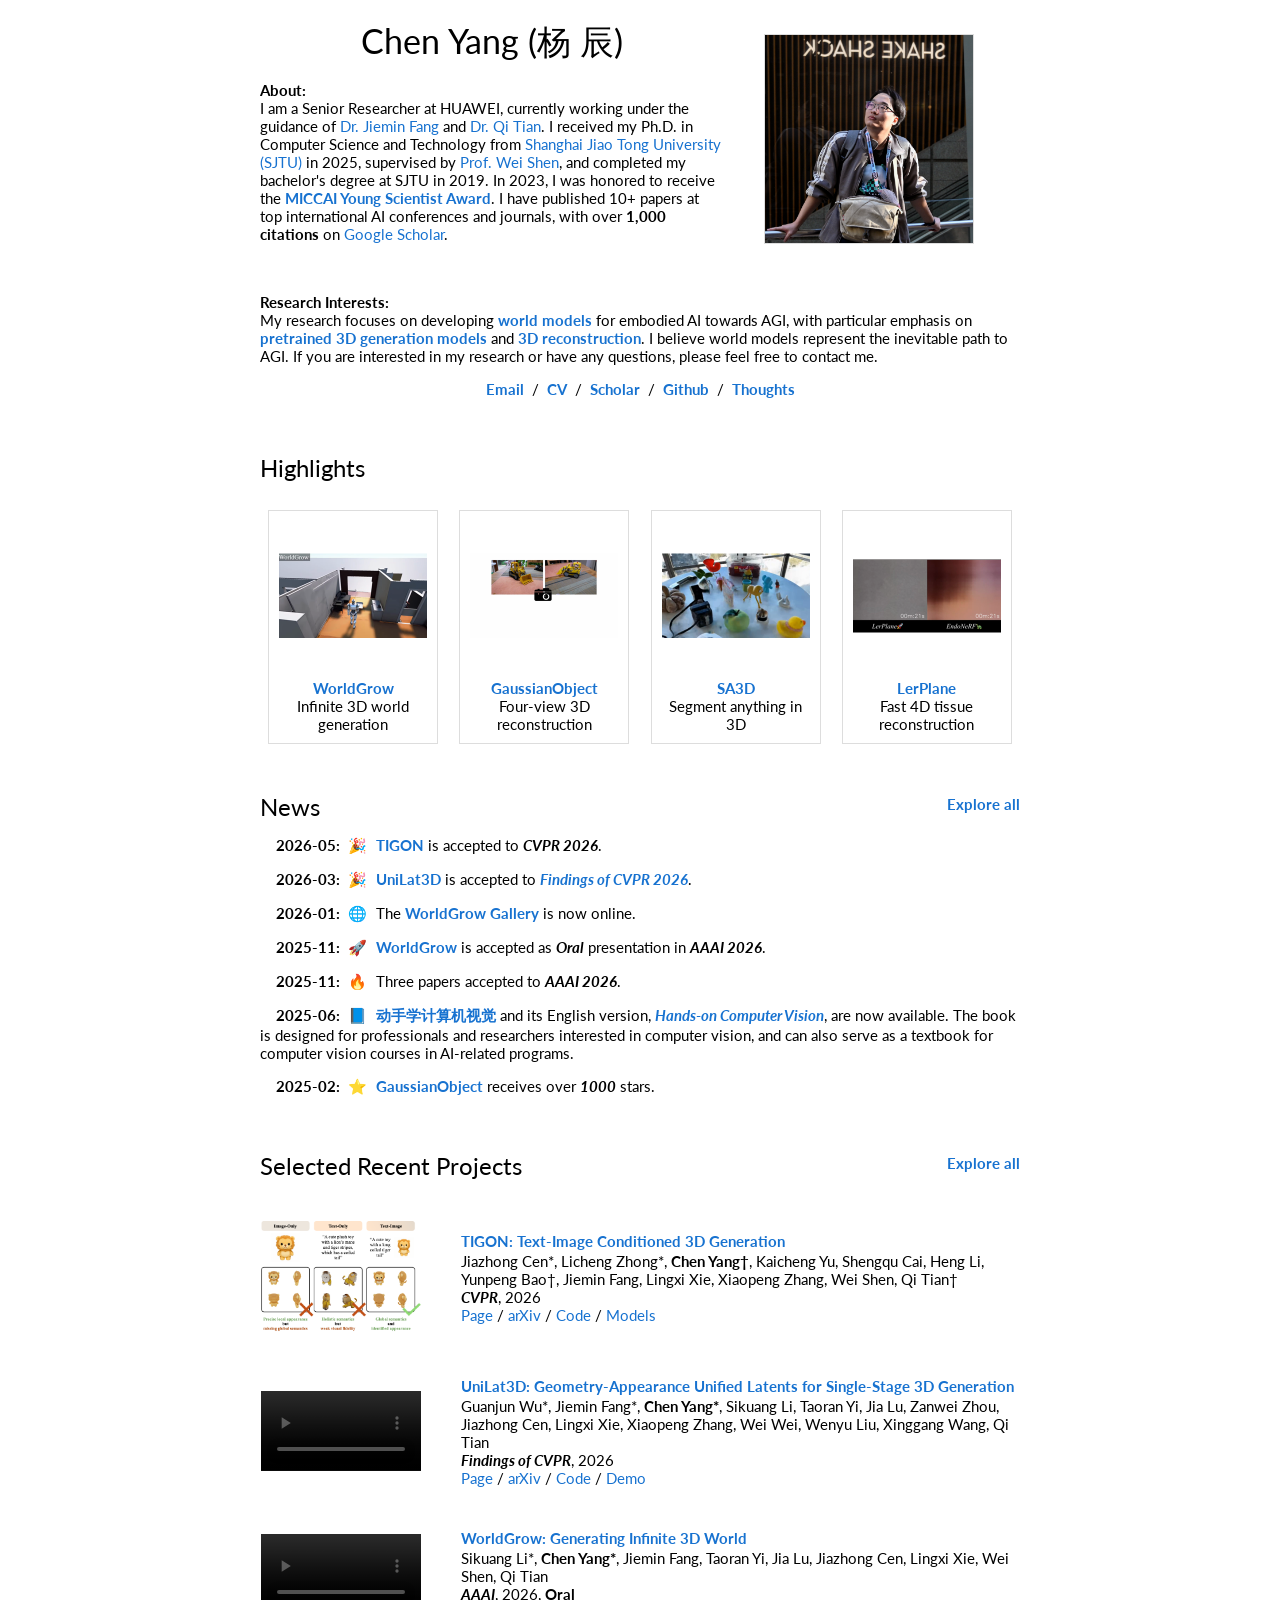
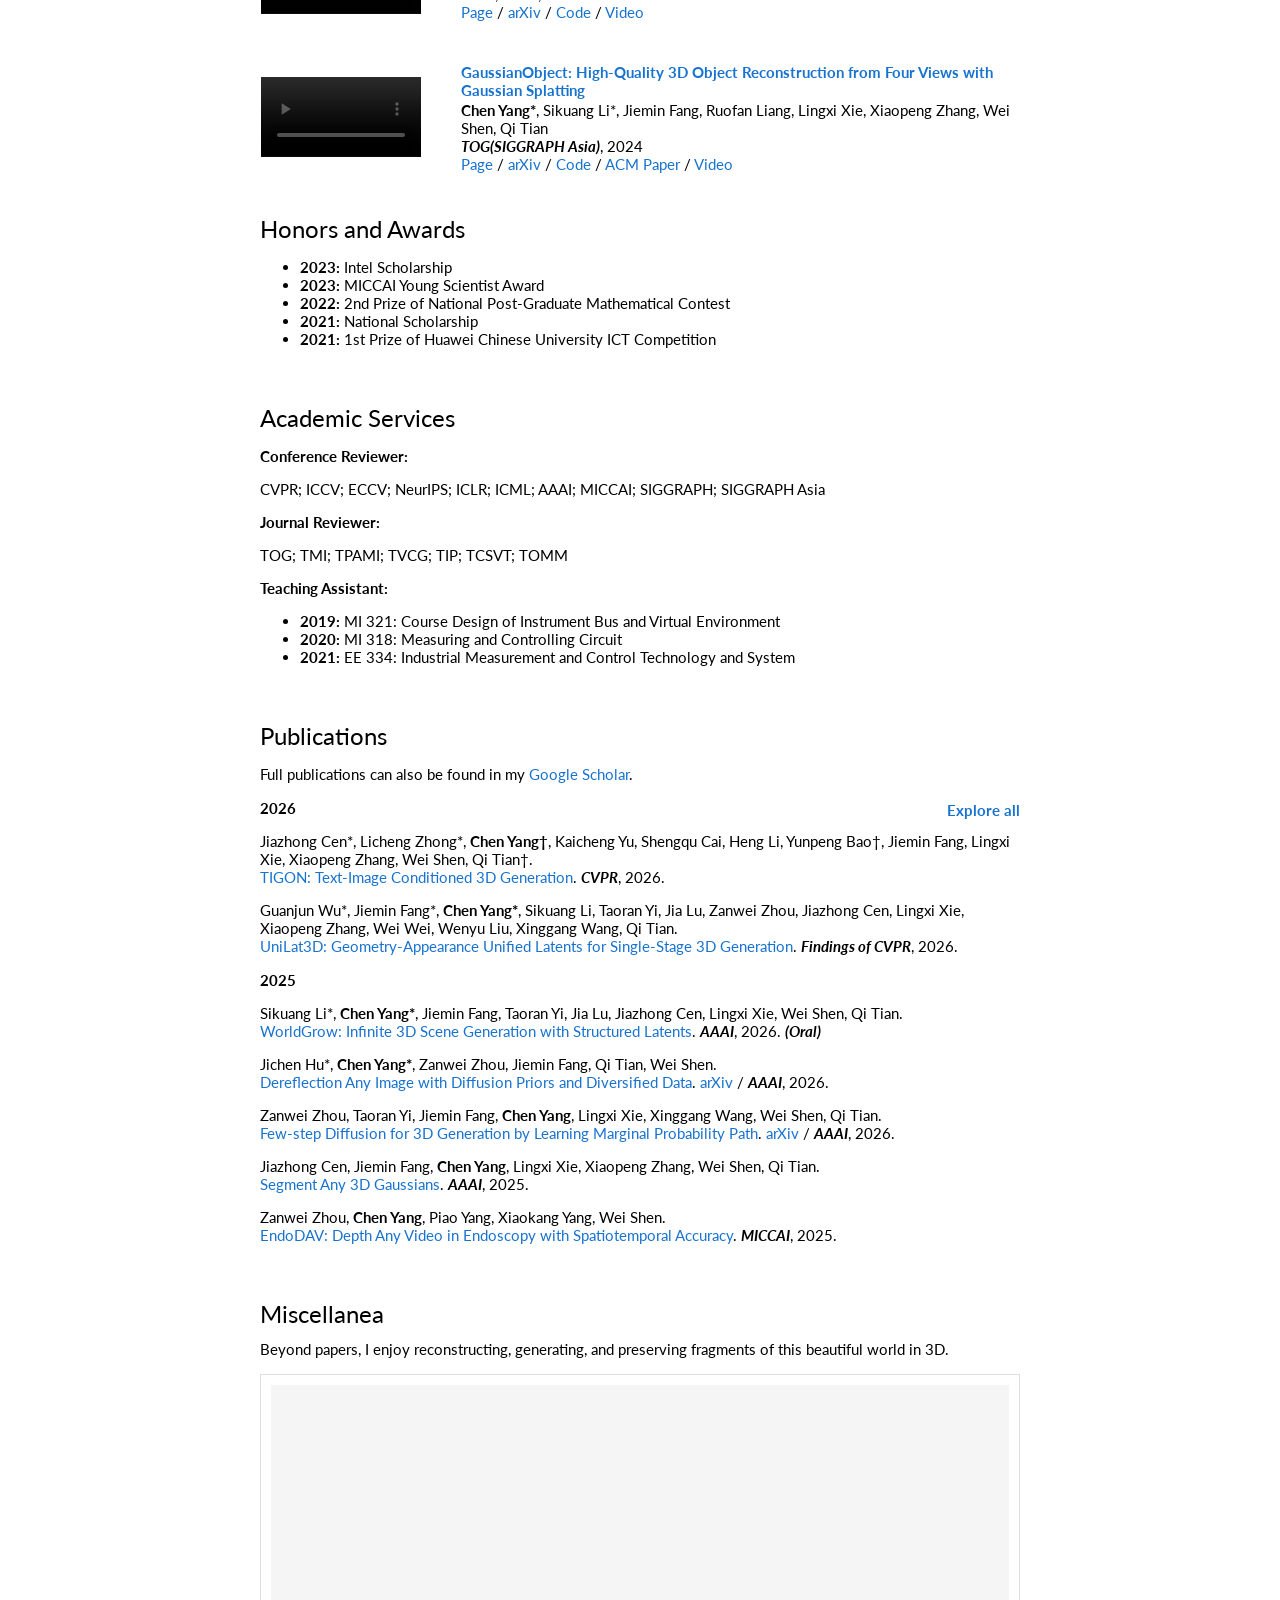
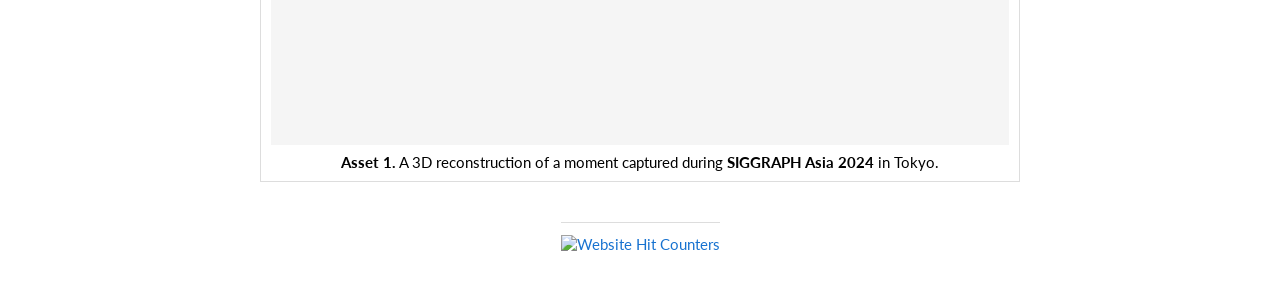
==== index.html @ ae759632 "Add TIGON updates" ====
<!DOCTYPE HTML>
<html lang="en">

<head>
  <meta name="google-site-verification" content="uNRPSY4LpYw8yZ3es5Vl_bHu_fM9fMUrNnI0iaXvXXE" /> <!-- Google Search Console -->
  <meta http-equiv="Content-Type" content="text/html; charset=UTF-8">
  <title>Chen Yang SJTU (杨辰)</title>

  <meta name="author" content="Chen Yang">
  <meta name="viewport" content="width=device-width, initial-scale=1">

  <link rel="icon" type="image/jpeg" href="images/chenyangSIGA.jpg">
  <link rel="stylesheet" href="global.css">
  <link href="https://fonts.googleapis.com/css2?family=Lato:wght@400;700&amp;display=swap" rel="stylesheet">
  <script type="module" src="vendor/model-viewer.min.js"></script>

</head>

<body>
  <table style="width:100%; border:0px; border-spacing:0px; border-collapse:separate; margin-right:auto; margin-left:auto;">
    <tbody>
        <!-- Title and About section with image on the right -->
        <tr style="padding:0px">
            <td style="padding:2.5%; width:63%; vertical-align:middle">
                <h1 style="text-align:center">Chen Yang (杨 辰)</h1>
                <p><strong>About:</strong><br>
                    I am a Senior Researcher at HUAWEI, currently working under the guidance of <a href="https://jaminfong.cn/">Dr. Jiemin Fang</a> and <a href="https://www.qitian1987.com/">Dr. Qi Tian</a>.
                    I received my Ph.D. in Computer Science and Technology from <a href="https://www.sjtu.edu.cn/">Shanghai Jiao Tong University (SJTU)</a> in 2025, supervised by <a href="https://shenwei1231.github.io/">Prof. Wei Shen</a>, and completed my bachelor's degree at SJTU in 2019.
                    In 2023, I was honored to receive the <strong><a href="https://miccai.org/index.php/about-miccai/awards/best-paper-award-and-young-scientist-award/">MICCAI Young Scientist Award</a></strong>.
                    I have published 10+ papers at top international AI conferences and journals, with over <strong>1,000 citations</strong> on <a href="https://scholar.google.com/citations?user=StdXTR8AAAAJ&amp;hl">Google Scholar</a>.
                </p>
            </td>

            <td style="padding:2.5%; width:40%; max-width:40%">
                <a href="images/chenyangSIGA.jpg" class="profile-photo-frame">
                    <img src="images/chenyangSIGA.jpg" class="profile-photo" alt="profile photo">
                    <img src="images/chenyangghibli.jpg" class="profile-photo profile-photo-hover" alt="Ghibli-style profile photo">
                </a>
            </td>
        </tr>
        <tr style="padding:0px">
            <td colspan="2" style="padding:0% 2.5% 2.5% 2.5%; width:100%; vertical-align:middle">
                <p><strong>Research Interests:</strong><br>
                    My research focuses on developing <strong><a href="https://world-grow.github.io/">world models</a></strong> for embodied AI towards AGI, with particular emphasis on <strong><a href="https://unilat3d.github.io/">pretrained 3D generation models</a></strong> and <strong><a href="https://gaussianobject.github.io/">3D reconstruction</a></strong>. I believe world models represent the inevitable path to AGI.
                    If you are interested in my research or have any questions, please feel free to contact me.
                </p>
                <p style="text-align:center">
                    <strong><a href="mailto:chenyang.res@gmail.com">Email</a></strong> &nbsp;/&nbsp;
                    <strong><a href="./cv.pdf">CV</a></strong> &nbsp;/&nbsp;
                    <strong><a href="https://scholar.google.com/citations?user=StdXTR8AAAAJ&amp;hl">Scholar</a></strong> &nbsp;/&nbsp;
                    <strong><a href="https://github.com/chensjtu">Github</a></strong> &nbsp;/&nbsp;
                    <strong><a href="./proposal.pdf">Thoughts</a></strong>
                </p>
            </td>
        </tr>
    </tbody>
  </table>

  <table style="width:100%;border:0px;border-spacing:0px;border-collapse:separate;margin-right:auto;margin-left:auto;">
    <tbody>
      <tr>
        <td style="padding:20px;width:100%;vertical-align:middle">
          <h2 class="section-heading">Highlights</h2>
        </td>
      </tr>
    </tbody>
  </table>

  <div class="pill-container">
    <div class="pill">
      <a href="https://world-grow.github.io/">
        <video class="thumbnail hover-video" poster="images/highlight-worldgrow.png" autoplay preload="metadata" muted loop playsinline aria-label="WorldGrow preview">
          <source src="videos/highlight-worldgrow.mp4" type="video/mp4">
        </video>
        <span class="paper-title">WorldGrow</span>
      </a>
      <p>Infinite 3D world generation</p>
    </div>

    <div class="pill">
      <a href="https://gaussianobject.github.io/">
        <video class="thumbnail hover-video" poster="images/highlight-gaussianobject.png" autoplay preload="metadata" muted loop playsinline aria-label="GaussianObject preview">
          <source src="videos/highlight-gaussianobject.mp4" type="video/mp4">
        </video>
        <span class="paper-title">GaussianObject</span>
      </a>
      <p>Four-view 3D reconstruction</p>
    </div>

    <div class="pill">
      <a href="https://jumpat.github.io/SA3D/">
        <video class="thumbnail hover-video" poster="images/highlight-sa3d.png" autoplay preload="metadata" muted loop playsinline aria-label="SA3D preview">
          <source src="videos/highlight-sa3d.mp4" type="video/mp4">
        </video>
        <span class="paper-title">SA3D</span>
      </a>
      <p>Segment anything in 3D</p>
    </div>

    <div class="pill">
      <a href="https://link.springer.com/chapter/10.1007/978-3-031-43996-4_5">
        <video class="thumbnail hover-video" poster="images/highlight-lerplane.png" autoplay preload="metadata" muted loop playsinline aria-label="LerPlane preview">
          <source src="videos/highlight-lerplane.mp4" type="video/mp4">
        </video>
        <span class="paper-title">LerPlane</span>
      </a>
      <p>Fast 4D tissue reconstruction</p>
    </div>
  </div>

  <table style="width:100%;border:0px;border-spacing:0px;border-collapse:separate;margin-right:auto;margin-left:auto;">
    <tbody>
      <tr>
        <td style="padding:20px;width:100%;vertical-align:middle">
          <h2 class="section-heading">News</h2>
          <button class="explore-button" type="button" data-target="news">Explore all</button>
          <p> <span class="news-date"><strong>2026-05:</strong></span> <span class="news-emoji" aria-hidden="true">🎉</span> <strong><a href="https://jumpat.github.io/tigon-page/">TIGON</a></strong> is accepted to <strong><em>CVPR 2026</em></strong>. </p>
          <p> <span class="news-date"><strong>2026-03:</strong></span> <span class="news-emoji" aria-hidden="true">🎉</span> <strong><a href="https://unilat3d.github.io/">UniLat3D</a></strong> is accepted to <strong><em><a href="https://cvpr.thecvf.com/findings-of-cvpr26">Findings of CVPR 2026</a></em></strong>. </p>
          <p> <span class="news-date"><strong>2026-01:</strong></span> <span class="news-emoji" aria-hidden="true">🌐</span> The <strong><a href="https://world-grow.github.io/gallery.html">WorldGrow Gallery</a></strong> is now online. </p>
          <p> <span class="news-date"><strong>2025-11:</strong></span> <span class="news-emoji" aria-hidden="true">🚀</span> <strong><a href="https://world-grow.github.io/">WorldGrow</a></strong> is accepted as <strong><em>Oral</em></strong> presentation in <strong><em>AAAI 2026</em></strong>. </p>
          <p> <span class="news-date"><strong>2025-11:</strong></span> <span class="news-emoji" aria-hidden="true">🔥</span> Three papers accepted to <strong><em>AAAI 2026</em></strong>. </p>
          <p> <span class="news-date"><strong>2025-06:</strong></span> <span class="news-emoji" aria-hidden="true">📘</span> <strong><a href="https://hcv.boyuai.com/">动手学计算机视觉</a></strong> and its English version, <strong><em><a href="https://link.springer.com/book/10.1007/978-981-95-4835-4">Hands-on Computer Vision</a></em></strong>, are now available. The book is designed for professionals and researchers interested in computer vision, and can also serve as a textbook for computer vision courses in AI-related programs. </p>
          <p> <span class="news-date"><strong>2025-02:</strong></span> <span class="news-emoji" aria-hidden="true">⭐</span> <strong><a href="https://gaussianobject.github.io/">GaussianObject</a></strong> receives over <strong><em>1000</em></strong> stars. </p>
          <!-- <p> <span class="news-date"><strong>2024-12:</strong></span> 💪💪💪 <strong><a href="https://jumpat.github.io/SAGA/">SAGA</a></strong> is finally accepted by <strong><em>AAAI 2025</em></strong>. </p> -->
          <p data-collapsible="news"> <span class="news-date"><strong>2024-09:</strong></span> <span class="news-emoji" aria-hidden="true">🎉</span> <strong><a href="https://gaussianobject.github.io/">GaussianObject</a></strong> is accepted by <strong><em>TOG(SIGGRAPH Asia 2024)</em></strong>. </p>
          <p data-collapsible="news"> <span class="news-date"><strong>2024-06:</strong></span> <span class="news-emoji" aria-hidden="true">🎉</span> <strong><a href="https://loping151.github.io/endogslam/">EndoGSLAM</a></strong> is accepted by <strong><em>MICCAI 2024</em></strong>. </p>
          <p data-collapsible="news"> <span class="news-date"><strong>2024-04:</strong></span> <span class="news-emoji" aria-hidden="true">🎉</span> <strong><a href="https://loping151.github.io/endogslam/">Forplane</a></strong> is accepted by <strong><em>TMI</em></strong>. </p>
          <p data-collapsible="news"> <span class="news-date"><strong>2023-10:</strong></span> <span class="news-emoji" aria-hidden="true">🏆</span> <strong><a href="https://loping151.github.io/endogslam/">Lerplane</a></strong> receives <strong><a href="https://miccai.org/index.php/about-miccai/awards/best-paper-award-and-young-scientist-award/">MICCAI Young Scientist Award 2023</a></strong>. </p>
        </td>
      </tr>
    </tbody>
</table>


  <table style="width:100%;border:0px;border-spacing:0px;border-collapse:separate;margin-right:auto;margin-left:auto;">
    <tbody>
      <tr>
        <td style="padding:20px;width:100%;vertical-align:middle">
          <h2 class="section-heading">Selected Recent Projects</h2>
          <button class="explore-button" type="button" data-target="selected-publications">Explore all</button>
        </td>
      </tr>

      <tr>
        <td>
          <div class="floating-card">
            <div class="image-container">
              <img src="images/tigon-teaser.png" alt="TIGON teaser">
            </div>
            <div class="paper-info">
              <a href="https://jumpat.github.io/tigon-page/">
                <span class="paper-title">TIGON: Text-Image Conditioned 3D Generation</span>
              </a>
              Jiazhong Cen*, Licheng Zhong*, <strong>Chen Yang†</strong>, Kaicheng Yu, Shengqu Cai, Heng Li, Yunpeng Bao†, Jiemin Fang, Lingxi Xie, Xiaopeng Zhang, Wei Shen, Qi Tian†
              <br>
              <strong><em>CVPR</em></strong>, 2026
              <br>
              <a href="https://jumpat.github.io/tigon-page/">Page</a> / <a href="https://arxiv.org/abs/2603.15936">arXiv</a> /
              <a href="https://github.com/Jumpat/TIGON">Code</a> / <a href="https://huggingface.co/collections/jiazhongc/tigon-6913e091c20895d0655238cb">Models</a>
            </div>
          </div>
        </td>
      </tr>

      <tr>
        <td>
          <div class="floating-card">
            <div class="video-container">
              <video autoplay loop muted controls>
                <source src="videos/unilat3d.mp4" type="video/mp4">
                Your browser does not support the video tag.
              </video>
            </div>
            <div class="paper-info">
              <a href="https://unilat3d.github.io/">
                <span class="paper-title">UniLat3D: Geometry-Appearance Unified Latents for Single-Stage 3D Generation</span>
              </a>
              Guanjun Wu*, Jiemin Fang*, <strong>Chen Yang*</strong>, Sikuang Li, Taoran Yi, Jia Lu, Zanwei Zhou, Jiazhong Cen, Lingxi Xie, Xiaopeng Zhang, Wei Wei, Wenyu Liu, Xinggang Wang, Qi Tian
              <br>
              <strong><em>Findings of CVPR</em></strong>, 2026
              <br>
              <a href="https://unilat3d.github.io/">Page</a> / <a href="https://arxiv.org/abs/2509.25079">arXiv</a> /
              <a href="https://github.com/UniLat3D/UniLat3D">Code</a> / <a href="https://huggingface.co/spaces/UniLat3D/UniLat3D">Demo</a>
            </div>
          </div>
        </td>
      </tr>

      <tr>
        <td>
          <div class="floating-card">
            <div class="video-container">
              <video autoplay loop muted controls>
                <source src="videos/worldgrow.mp4" type="video/mp4">
                Your browser does not support the video tag.
              </video>
            </div>
            <div class="paper-info">
              <a href="https://world-grow.github.io/">
                <span class="paper-title">WorldGrow: Generating Infinite 3D World</span>
              </a>
              Sikuang Li*, <strong>Chen Yang*</strong>, Jiemin Fang, Taoran Yi, Jia Lu, Jiazhong Cen, Lingxi Xie, Wei Shen, Qi Tian
              <br>
              <strong><em>AAAI</em></strong>, 2026, <strong>Oral</strong>
              <br>
              <a href="https://world-grow.github.io/">Page</a> / <a href="https://arxiv.org/abs/2510.21682">arXiv</a> /
              <a href="https://github.com/world-grow/WorldGrow">Code</a> / <a href="https://www.youtube.com/watch?v=blVXMwGHQO4">Video</a>
            </div>
          </div>
        </td>
      </tr>

      <tr>
        <td>
          <div class="floating-card">
            <div class="video-container">
              <video autoplay loop muted controls>
                <source src="videos/go.mov" type="video/mp4">
                Your browser does not support the video tag.
              </video>
            </div>
            <div class="paper-info">
              <a href="https://gaussianobject.github.io/">
                <span class="paper-title">GaussianObject: High-Quality 3D Object Reconstruction from Four Views with Gaussian Splatting</span>
              </a>
              <strong>Chen Yang*</strong>, Sikuang Li*, Jiemin Fang, Ruofan Liang, Lingxi Xie, Xiaopeng Zhang, Wei Shen, Qi Tian
              <br>
              <strong><em>TOG(SIGGRAPH Asia)</em></strong>, 2024
              <br>
              <a href="https://gaussianobject.github.io/">Page</a> / <a href="https://arxiv.org/abs/2402.10259">arXiv</a> /
              <a href="https://github.com/GaussianObject/GaussianObject">Code</a> / <a href="https://asia.siggraph.org/2024/">ACM Paper</a> /
              <a href="https://www.youtube.com/watch?v=s5arAXdgdZQ&amp;themeRefresh=1">Video</a>
            </div>
          </div>
        </td>
      </tr>

      <!-- <tr>
        <td>
          <div class="floating-card">
            <div class="video-container">
              <video autoplay loop muted controls>
                <source src="https://loping151.github.io/endogslam/static/video/1_1.mp4" type="video/mp4">
                Your browser does not support the video tag.
              </video>
            </div>
            <div class="paper-info">
              <a href="https://loping151.github.io/endogslam/">
                <span class="paper-title">EndoGSLAM: Real-Time Dense Reconstruction and Tracking in Endoscopic Surgeries using Gaussian Splatting</span>
              </a>
              Kailing Wang*, <strong>Chen Yang*</strong>, Yuehao Wang, Sikuang Li, Yan Wang, Qi Dou, Xiaokang Yang, Wei Shen
              <br>
              <strong><em>MICCAI</em></strong>, 2024
              <br>
              <a href="https://loping151.github.io/endogslam/">Page</a> / <a href="https://arxiv.org/abs/2403.15124">arXiv</a> /
              <a href="https://github.com/Loping151/EndoGSLAM">Code</a> / <a href="https://drive.google.com/drive/folders/1wT4cILcbf4TUlWlmK_wJPiIrZ2AqZ43W?usp=drive_link">Data</a>
            </div>
          </div>
        </td>
      </tr> -->

      <tr data-collapsible="selected-publications">
        <td>
          <div class="floating-card">
            <div class="paper-card-content">
              <div class="image-container">
                <video autoplay loop muted controls>
                  <source src="videos/sa3d.mp4" type="video/mp4">
                  Your browser does not support the video tag.
                </video>
              </div>
              <div class="paper-info">
                <a href="https://jumpat.github.io/SA3D/">
                  <span class="paper-title">Segment Anything in 3D with NeRFs</span>
                </a>
                Jiazhong Cen*, Zanwei Zhou*, Jiemin Fang, <strong>Chen Yang</strong>,
                Wei Shen, Lingxi Xie, Dongsheng Jiang, Xiaopeng Zhang, Qi Tian
                <br>
                <strong><em>NeurIPS</em></strong>, 2023
                <br>
                <a href="https://jumpat.github.io/SA3D/">Page</a> / <a href="https://arxiv.org/abs/2304.12308">arXiv</a> /
                <a href="https://github.com/Jumpat/SegmentAnythingin3D">Code</a>
              </div>
            </div>
          </div>
        </td>
      </tr>

      <tr data-collapsible="selected-publications">
        <td>
          <div class="floating-card">
            <div class="video-container">
              <video autoplay loop muted controls>
                <source src="videos/lerplane.mov" type="video/mp4">
                Your browser does not support the video tag.
              </video>
            </div>
            <div class="paper-info">
              <a href="https://link.springer.com/chapter/10.1007/978-3-031-43996-4_5">
                <span class="paper-title">Lerplane: Neural Representations for Fast 4D Reconstruction of Deformable Tissues</span>
              </a>
              <strong>Chen Yang</strong>, Kailing Wang, Yuehao Wang, Xiaokang Yang, Wei Shen
              <br>
              <strong><em>MICCAI</em></strong>, 2023, <strong>Oral</strong>, <strong>Young Scientist Award</strong>
              <br>
              <a href="https://link.springer.com/chapter/10.1007/978-3-031-43996-4_5">Paper</a> /
              <a href="https://github.com/Loping151/ForPlane">Code</a>
            </div>
          </div>
      </td>
    </tr>

    <tr data-collapsible="selected-publications">
      <td>
        <div class="floating-card">
          <div class="video-container">
            <video autoplay loop muted controls>
              <source src="videos/nerfvs.mp4" type="video/mp4">
              Your browser does not support the video tag.
            </video>
          </div>
          <div class="paper-info">
            <a href="https://openaccess.thecvf.com/content/CVPR2023/papers/Yang_NeRFVS_Neural_Radiance_Fields_for_Free_View_Synthesis_via_Geometry_CVPR_2023_paper.pdf">
              <span class="paper-title">NeRFVS: Neural Radiance Fields for Free View Synthesis via Geometry Scaffolds</span>
            </a>
            <strong>Chen Yang</strong>, Peihao Li, Zanwei Zhou, Shanxin Yuan, Bingbing Liu, Xiaokang Yang, Weichao Qiu, Wei Shen
            <br>
            <strong><em>CVPR</em></strong>, 2023
            <br>
            <a href="https://openaccess.thecvf.com/content/CVPR2023/papers/Yang_NeRFVS_Neural_Radiance_Fields_for_Free_View_Synthesis_via_Geometry_CVPR_2023_paper.pdf">Paper</a> /
            <a href="https://arxiv.org/abs/2304.06287">Code</a>
          </div>
        </div>
    </td>
  </tr>

    </tbody>
  </table>

  <!-- Honers -->
  <table style="width:100%; border:0px; border-spacing:0px; border-collapse:separate; margin-right:auto; margin-left:auto;">
    <tbody>
      <tr>
        <td style="padding:20px;width:100%;vertical-align:middle">
          <h2 class="section-heading">Honors and Awards</h2>
          <ul>
            <li><strong>2023:</strong> Intel Scholarship</li>
            <li><strong>2023:</strong> MICCAI Young Scientist Award</li>
            <li><strong>2022:</strong> 2nd Prize of National Post-Graduate Mathematical Contest</li>
            <li><strong>2021:</strong> National Scholarship</li>
            <li><strong>2021:</strong> 1st Prize of Huawei Chinese University ICT Competition</li>
          </ul>
        </td>
      </tr>
    </tbody>
  </table>

  <!-- Academic Service -->
  <table style="width:100%; border:0px; border-spacing:0px; border-collapse:separate; margin-right:auto; margin-left:auto;">
    <tbody>
      <tr>
        <td style="padding:20px;width:100%;vertical-align:middle">
          <h2 class="section-heading">Academic Services</h2>
          <p><strong>Conference Reviewer:</strong></p>
          CVPR; ICCV; ECCV; NeurIPS; ICLR; ICML; AAAI; MICCAI; SIGGRAPH; SIGGRAPH Asia
          <p><strong>Journal Reviewer:</strong></p>
          <p>
          TOG; TMI; TPAMI; TVCG; TIP; TCSVT; TOMM
          </p>
          <p><strong>Teaching Assistant:</strong></p>
          <ul>
            <li><strong>2019:</strong> MI 321: Course Design of Instrument Bus and Virtual Environment</li>
            <li><strong>2020:</strong> MI 318: Measuring and Controlling Circuit</li>
            <li><strong>2021:</strong> EE 334: Industrial Measurement and Control Technology and System</li>
          </ul>
        </td>
      </tr>
    </tbody>
  </table>

  <table id="publications" style="width:100%;border:0px;border-spacing:0px;border-collapse:separate;margin-right:auto;margin-left:auto;">
    <tbody>
      <tr>
        <td style="padding:20px;width:100%;vertical-align:middle">
          <h2 class="section-heading">Publications</h2>
          <p> Full publications can also be found in my <a href="https://scholar.google.com/citations?user=StdXTR8AAAAJ&amp;hl">Google Scholar</a>. </p>
          <button class="explore-button" type="button" data-target="publications">Explore all</button>

          <h3>2026</h3>
          <p>
            Jiazhong Cen*, Licheng Zhong*, <strong>Chen Yang†</strong>, Kaicheng Yu, Shengqu Cai, Heng Li, Yunpeng Bao†, Jiemin Fang, Lingxi Xie, Xiaopeng Zhang, Wei Shen, Qi Tian†.<br>
            <a href="https://jumpat.github.io/tigon-page/">TIGON: Text-Image Conditioned 3D Generation</a>.
            <strong><em>CVPR</em></strong>, 2026.
          </p>

          <p>
            Guanjun Wu*, Jiemin Fang*, <strong>Chen Yang*</strong>, Sikuang Li, Taoran Yi, Jia Lu, Zanwei Zhou, Jiazhong Cen, Lingxi Xie, Xiaopeng Zhang, Wei Wei, Wenyu Liu, Xinggang Wang, Qi Tian.<br>
            <a href="https://unilat3d.github.io/">UniLat3D: Geometry-Appearance Unified Latents for Single-Stage 3D Generation</a>.
            <strong><em>Findings of CVPR</em></strong>, 2026.
          </p>

          <h3>2025</h3>
          <p>
            Sikuang Li*, <strong>Chen Yang*</strong>, Jiemin Fang, Taoran Yi, Jia Lu, Jiazhong Cen, Lingxi Xie, Wei Shen, Qi Tian.<br>
            <a href="https://world-grow.github.io/">WorldGrow: Infinite 3D Scene Generation with Structured Latents</a>.
            <strong><em>AAAI</em></strong>, 2026. <strong><em>(Oral)</em></strong>
          </p>

          <p>
            Jichen Hu*, <strong>Chen Yang*</strong>, Zanwei Zhou, Jiemin Fang, Qi Tian, Wei Shen.<br>
            <a href="https://abuuu122.github.io/DAI.github.io/">Dereflection Any Image with Diffusion Priors and Diversified Data</a>.
            <a href="https://arxiv.org/abs/2503.17347">arXiv</a> / <strong><em>AAAI</em></strong>, 2026.
          </p>

          <p>
            Zanwei Zhou, Taoran Yi, Jiemin Fang, <strong>Chen Yang</strong>, Lingxi Xie, Xinggang Wang, Wei Shen, Qi Tian.<br>
            <a href="https://zanue.github.io/mdt-dist/">Few-step Diffusion for 3D Generation by Learning Marginal Probability Path</a>.
            <a href="https://arxiv.org/abs/2509.04406">arXiv</a> / <strong><em>AAAI</em></strong>, 2026.
          </p>
          <p>
            Jiazhong Cen, Jiemin Fang, <strong>Chen Yang</strong>, Lingxi Xie, Xiaopeng Zhang, Wei Shen, Qi Tian.<br>
            <a href="https://arxiv.org/abs/2412.08031">Segment Any 3D Gaussians</a>.
            <strong><em>AAAI</em></strong>, 2025.
          </p>

          <p>
            Zanwei Zhou, <strong>Chen Yang</strong>, Piao Yang, Xiaokang Yang, Wei Shen.<br>
            <a href="https://arxiv.org/abs/2412.08032">EndoDAV: Depth Any Video in Endoscopy with Spatiotemporal Accuracy</a>.
            <strong><em>MICCAI</em></strong>, 2025.
          </p>

          <h3 data-collapsible="publications">2024</h3>
          <p data-collapsible="publications">
            Yabo Chen*, <strong>Chen Yang*</strong>, Jiemin Fang, Xiaopeng Zhang, Lingxi Xie, Wei Shen, Wenrui Dai, Hongkai Xiong, Qi Tian.<br>
            <a href="https://arxiv.org/abs/2412.09597">LiftImage3D: Lifting any single image to 3D Gaussians with video generation priors.</a>
            arXiv preprint, 2024.
          </p>

          <p data-collapsible="publications">
            <strong>Chen Yang*</strong>, Sikuang Li*, Jiemin Fang, Ruofan Liang, Lingxi Xie, Xiaopeng Zhang, Wei Shen, Qi Tian.<br>
            <a href="https://gaussianobject.github.io/">GaussianObject: High-Quality 3D Object Reconstruction from Four Views with Gaussian Splatting</a>.
            <strong><em>ACM Trans. Graphics (Siggraph Asia)</em></strong>, 2024.
          </p>

          <p data-collapsible="publications">
            <strong>Chen Yang*</strong>, Kailing Wang*, Yuehao Wang, Sikuang Li, Yan Wang, Qi Dou, Xiaokang Yang, Wei Shen.<br>
            <a href="https://loping151.github.io/endogslam/">EndoGSLAM: Real-time Dense Reconstruction and Tracking in Endoscopic Surgeries using Gaussian Splatting</a>.
            <strong><em>MICCAI</em></strong>, 2024.
          </p>

          <p data-collapsible="publications">
            <strong>Chen Yang</strong>, Kailing Wang, Yuehao Wang, Qi Dou, Xiaokang Yang, Wei Shen.<br>
            <a href="https://ieeexplore.ieee.org/document/10494102">Efficient Deformable Tissue Reconstruction via Orthogonal Neural Plane</a>.
            <strong><em>IEEE Trans. Medical Imaging (TMI)</em></strong>, 2024.
          </p>

          <p data-collapsible="publications">
            Kailing Wang*, <strong>Chen Yang*</strong>, Keyang Zhao, Xiaokang Yang, Wei Shen.<br>
            <a href="https://arxiv.org/abs/2403.17744">Realistic surgical simulation from monocular videos</a>.
            arXiv preprint, 2024.
          </p>

          <p data-collapsible="publications">
            <strong>Chen Yang*</strong>, Haoyu Zhao*, Hao Wang, Xingyue Zhao, Wei Shen.<br>
            <a href="https://arxiv.org/abs/2404.11368">SG-GS: Photo-realistic Animatable Human Avatars with Semantically-Guided Gaussian Splatting</a>.
            arXiv preprint, 2024.
          </p>

          <p data-collapsible="publications">
            <strong>Chen Yang*</strong>, Haoyu Zhao*, Hao Wang, Wei Shen.<br>
            <a href="https://arxiv.org/abs/2404.10642">CHASE: 3D-Consistent Human Avatars with Sparse Inputs via Gaussian Splatting and Contrastive Learning</a>.
            arXiv preprint, 2024.
          </p>

          <h3 data-collapsible="publications">2023</h3>
          <p data-collapsible="publications">
            Jiazhong Cen*, Zanwei Zhou*, Jiemin Fang, <strong>Chen Yang</strong>, Wei Shen, Lingxi Xie, Dongsheng Jiang, Xiaopeng Zhang, Qi Tian.<br>
            <a href="https://jumpat.github.io/SA3D/">Segment Anything in 3D with NeRFs</a>.
            <strong><em>NeurIPS</em></strong>, 2023.
          </p>

          <p data-collapsible="publications">
            <strong>Chen Yang</strong>, Kailing Wang, Yuehao Wang, Xiaokang Yang, Wei Shen.<br>
            <a href="https://link.springer.com/chapter/10.1007/978-3-031-43996-4_5">Neural Lerplane Representations for Fast 4D Reconstruction of Deformable Tissues</a>.
            <strong><em>MICCAI</em></strong>, 2023. <strong><em>(Oral, Young Scientist Award)</em></strong>
          </p>

          <p data-collapsible="publications">
            <strong>Chen Yang</strong>, Peihao Li, Zanwei Zhou, Shanxin Yuan, Bingbing Liu, Xiaokang Yang, Weichao Qiu, Wei Shen.<br>
            <a href="https://openaccess.thecvf.com/content/CVPR2023/papers/Yang_NeRFVS_Neural_Radiance_Fields_for_Free_View_Synthesis_via_Geometry_CVPR_2023_paper.pdf">NeRFVS: Neural Radiance Fields for Free View Synthesis via Geometry Scaffolds</a>.
            <strong><em>CVPR</em></strong>, 2023.
          </p>

          <p data-collapsible="publications">
            Peihao Li, Shaohui Wang, <strong>Chen Yang</strong>, Bingbing Liu, Weichao Qiu, Haoqian Wang.<br>
            <a href="https://openaccess.thecvf.com/content/ICCV2023/papers/Li_NeRF-MS_Neural_Radiance_Fields_with_Multi-Sequence_ICCV_2023_paper.pdf">NeRF-MS: Neural Radiance Fields with Multi-Sequence</a>.
            <strong><em>ICCV</em></strong>, 2023.
          </p>

          <h3 data-collapsible="publications">2022</h3>
          <p data-collapsible="publications">
            <strong>Chen Yang</strong>, Shun-Yu Yao, Zan-Wei Zhou, Bin Ji, Guang-Tao Zhai, Wei Shen.<br>
            <a href="https://ieeexplore.ieee.org/document/9764674">Poxture: Human Posture Imitation Using Neural Texture</a>.
            <strong><em>IEEE Trans. Circuits and Systems for Video Technology (TCSVT)</em></strong>, 2022.
          </p>

          <p data-collapsible="publications">
            Zanwei Zhou, Ruizhe Zhong, <strong>Chen Yang</strong>, Yan Wang, Xiaokang Yang, Wei Shen.<br>
            <a href="https://arxiv.org/abs/2209.09904">A k-variate Time Series is Worth k Words: Evolution of the Vanilla Transformer Architecture for Long-term Multivariate Time Series Forecasting</a>.
            arXiv preprint, 2022.
          </p>

          <p data-collapsible="publications">
            Ruofan Liang, Jiahao Zhang, Haoda Li, <strong>Chen Yang</strong>, Yushi Guan, Nandita Vijaykumar.<br>
            <a href="https://openaccess.thecvf.com/content/CVPR2022W/NeuralGF/papers/Liang_SPIDR_SDF-Based_Neural_Point_Fields_for_Illumination_and_Deformation_CVPRW_2022_paper.pdf">SPIDR: SDF-based Neural Point Fields for Illumination and Deformation</a>.
            <strong><em>CVPR Workshop</em></strong>, 2022.
          </p>

          <h3 data-collapsible="publications">2021</h3>
          <p data-collapsible="publications">
            Bin Ji, <strong>Chen Yang</strong>, Shunyu Yao, Ye Pan.<br>
            <a href="https://dl.acm.org/doi/10.1145/3460426.3463663">HPOF: 3D Human Pose Recovery from Monocular Video with Optical Flow</a>.
            <strong><em>ICMR</em></strong>, 2021.
          </p>
        </td>
      </tr>
    </tbody>
  </table>

  <table style="width:100%; border:0px; border-spacing:0px; border-collapse:separate; margin-right:auto; margin-left:auto;">
    <tbody>
      <tr>
        <td style="padding:20px;width:100%;vertical-align:middle">
          <h2 class="section-heading">Miscellanea</h2>
          <p class="misc-intro">
            Beyond papers, I enjoy reconstructing, generating, and preserving fragments of this beautiful world in 3D.
          </p>
          <div class="misc-grid">
            <div class="misc-model">
              <model-viewer
                src="misc/37d7b50f-eab1-4bd9-b25f-3f38761b78ea.glb"
                camera-controls
                auto-rotate
                interaction-prompt="auto"
                touch-action="none"
                loading="eager"
                reveal="auto"
                camera-orbit="0deg 75deg auto"
                field-of-view="30deg"
                environment-image="neutral"
                exposure="1"
                shadow-intensity="0.7"
                alt="GLB asset">
                <div class="model-progress" slot="progress-bar">Loading 3D model...</div>
                <div class="model-error" slot="error">
                  3D model failed to load. <a href="misc/37d7b50f-eab1-4bd9-b25f-3f38761b78ea.glb">Open GLB</a>
                </div>
              </model-viewer>
              <p class="misc-caption">
                <strong>Asset 1.</strong> A 3D reconstruction of a moment captured during <strong>SIGGRAPH Asia 2024</strong> in Tokyo.
              </p>
            </div>
          </div>
        </td>
      </tr>
    </tbody>
  </table>

  <footer class="site-footer">
    <div class="visit-counter">
      <a href="https://www.easycounter.com/">
        <img src="https://www.easycounter.com/counter.php?chensjtu" border="0" alt="Website Hit Counters">
      </a>
    </div>
  </footer>

  <script>
    document.querySelectorAll('.hover-video').forEach(function (video) {
      var playPreview = function () {
        var attempt = video.play();
        if (attempt && typeof attempt.catch === 'function') {
          attempt.catch(function () {});
        }
      };

      if (video.readyState >= 2) {
        playPreview();
      } else {
        video.addEventListener('canplay', playPreview, { once: true });
      }
    });

    document.querySelectorAll('model-viewer').forEach(function (viewer) {
      var markReady = function () {
        viewer.classList.add('model-ready');
      };

      if (viewer.loaded) {
        markReady();
      }

      viewer.addEventListener('load', markReady);
      viewer.addEventListener('progress', function (event) {
        if (event.detail && event.detail.totalProgress >= 1) {
          markReady();
        }
      });
      viewer.addEventListener('error', function () {
        viewer.classList.add('model-failed');
      });
    });

    document.querySelectorAll('.explore-button').forEach(function (button) {
      var target = button.getAttribute('data-target');
      var className = 'show-' + target;

      button.addEventListener('click', function () {
        document.body.classList.toggle(className);
        button.textContent = document.body.classList.contains(className) ? 'Show recent' : 'Explore all';
      });
    });
  </script>

</body>

</html>
---- global.css ----
a {
    color: #1772d0;
    text-decoration: none;
}

a:focus,
a:hover {
    color: #f09228;
    text-decoration: none;
}

body,
td,
th,
tr,
p,
a,
li {
    font-family: 'Lato', Verdana, Helvetica, sans-serif;
    font-size: 15px;
}

body {
    background-color: #ffffff;
    margin: 0;
    overflow-x: hidden;
    padding: 0;
}

html,
body {
    max-width: 100%;
}

strong {
    font-family: 'Lato', Verdana, Helvetica, sans-serif;
    font-size: 15px;
    font-weight: 700;
}

table,
section {
    border-collapse: separate;
    box-sizing: border-box;
    margin-left: auto;
    margin-right: auto;
    max-width: 800px;
}

td {
    vertical-align: middle;
}

h1 {
    font-family: 'Lato', Verdana, Helvetica, sans-serif;
    font-size: 34px;
    font-weight: normal;
    margin: 0;
    padding: 0;
}

h3 {
    font-family: 'Lato', Verdana, Helvetica, sans-serif;
    font-size: 15px;
    font-weight: 700;
    margin: 16px 0 6px;
    padding: 0;
}

.section-heading {
    display: inline;
    font-family: 'Lato', Verdana, Helvetica, sans-serif;
    font-size: 24px;
    font-weight: normal;
    margin: 0;
    padding: 0;
}

.paper-title {
    color: #1772d0;
    font-family: 'Lato', Verdana, Helvetica, sans-serif;
    font-size: 15px;
    font-weight: 700;
}

.explore-button {
    background: none;
    border: 0;
    color: #1772d0;
    cursor: pointer;
    float: right;
    font-family: 'Lato', Verdana, Helvetica, sans-serif;
    font-size: 15px;
    font-weight: 700;
    padding: 3px 0;
}

.explore-button:focus,
.explore-button:hover {
    color: #f09228;
}

[data-collapsible] {
    display: none;
}

body.show-selected-publications [data-collapsible="selected-publications"] {
    display: table-row;
}

body.show-publications [data-collapsible="publications"] {
    display: block;
}

body.show-news [data-collapsible="news"] {
    display: block;
}

.floating-card,
.paper-card-content {
    align-items: center;
    display: flex;
}

.video-container,
.image-container {
    box-sizing: border-box;
    flex: 0 0 25%;
    min-width: 120px;
    padding: 20px;
    vertical-align: middle;
}

.paper-info {
    box-sizing: border-box;
    flex: 1;
    min-width: 0;
    padding: 20px;
    vertical-align: middle;
}

.paper-info > a:first-child {
    display: block;
    margin-bottom: 2px;
}

video,
img {
    max-width: 100%;
}

.profile-photo-frame {
    border: 1px solid #dddddd;
    box-sizing: border-box;
    display: block;
    height: 210px;
    overflow: hidden;
    position: relative;
    width: 210px;
}

.profile-photo {
    display: block;
    height: 100%;
    object-fit: cover;
    width: 100%;
}

.profile-photo-hover {
    left: 0;
    opacity: 0;
    position: absolute;
    top: 0;
    transition: opacity 0.3s ease;
}

.profile-photo-frame:hover .profile-photo-hover,
.profile-photo-frame:focus .profile-photo-hover {
    opacity: 1;
}

.pill-container {
    box-sizing: border-box;
    display: flex;
    flex-wrap: wrap;
    justify-content: space-between;
    margin: 0 auto 20px;
    max-width: 800px;
    padding: 0 20px;
    width: 100%;
}

.pill {
    border: 1px solid #dddddd;
    box-sizing: border-box;
    cursor: pointer;
    margin: 8px;
    padding: 10px;
    text-align: center;
    transition: background-color 0.3s;
    width: 170px;
}

.pill:hover {
    background-color: #f1f1f1;
}

.thumbnail {
    display: block;
    height: 150px;
    margin-bottom: 8px;
    object-fit: cover;
    width: 150px;
}

.hover-video {
    background-color: #ffffff;
}

.pill p {
    margin: 0;
}

.news-date {
    display: inline-block;
    text-align: right;
    width: 80px;
}

.news-emoji {
    display: inline-block;
    font-size: 15px;
    margin: 0 6px 0 4px;
    text-align: center;
    width: 18px;
}

span.highlight {
    background-color: #ffffd0;
}

.misc-grid {
    display: grid;
    gap: 20px;
    grid-template-columns: repeat(auto-fit, minmax(240px, 1fr));
    margin-top: 16px;
}

.misc-intro {
    margin: 12px 0 0;
}

.misc-model {
    border: 1px solid #dddddd;
    box-sizing: border-box;
    padding: 10px;
}

.misc-model model-viewer {
    background-color: #f5f5f5;
    cursor: grab;
    display: block;
    height: 360px;
    touch-action: none;
    user-select: none;
    width: 100%;
}

.misc-model model-viewer:active {
    cursor: grabbing;
}

.model-error,
.model-progress {
    align-items: center;
    color: #666666;
    display: flex;
    height: 100%;
    justify-content: center;
    text-align: center;
    width: 100%;
}

.model-error {
    display: none;
    pointer-events: auto;
}

.model-progress {
    pointer-events: none;
}

.model-ready .model-progress,
.model-failed .model-progress {
    display: none;
}

.model-failed .model-error {
    display: flex;
}

.misc-caption {
    margin: 8px 0 0;
    text-align: center;
}

.site-footer {
    box-sizing: border-box;
    margin: 20px auto 36px;
    max-width: 800px;
    padding: 0 20px;
    text-align: center;
}

.visit-counter {
    border-top: 1px solid #dddddd;
    color: #666666;
    display: inline-block;
    font-size: 13px;
    padding-top: 12px;
}

.visit-counter img {
    box-shadow: none;
    display: inline-block;
    margin-bottom: 4px;
}

@media (max-width: 900px) {
    body {
        width: 100vw;
    }

    table,
    tbody,
    tr,
    td {
        box-sizing: border-box;
        display: block;
        max-width: 100%;
        width: 100% !important;
    }

    table {
        max-width: 100vw !important;
    }

    h1 {
        font-size: 32px;
    }

    p,
    td,
    a,
    li,
    .section-heading {
        overflow-wrap: anywhere;
        white-space: normal;
        word-wrap: break-word;
    }

    .floating-card,
    .paper-card-content {
        align-items: flex-start;
        display: block;
    }

    .video-container,
    .image-container,
    .paper-info {
        min-width: 0;
        padding: 8px 2.5%;
        width: 100%;
    }

    video {
        max-width: 260px;
    }

    .profile-photo-frame {
        height: 210px;
        width: 210px;
    }

    .pill-container {
        box-sizing: border-box;
        justify-content: flex-start;
        margin: 0 auto 16px;
        max-width: 100vw;
        padding: 0 2.5%;
    }

    .pill {
        margin: 6px;
        width: 156px;
    }

    .thumbnail {
        height: 134px;
        width: 134px;
    }

    .news-date {
        text-align: left;
        width: auto;
    }

    .news-emoji {
        margin-left: 0;
    }

    .explore-button {
        display: block;
        float: none;
        margin-top: 10px;
    }

    .misc-model model-viewer {
        height: 300px;
    }

    .site-footer {
        max-width: 100vw;
        padding: 0 2.5%;
    }
}
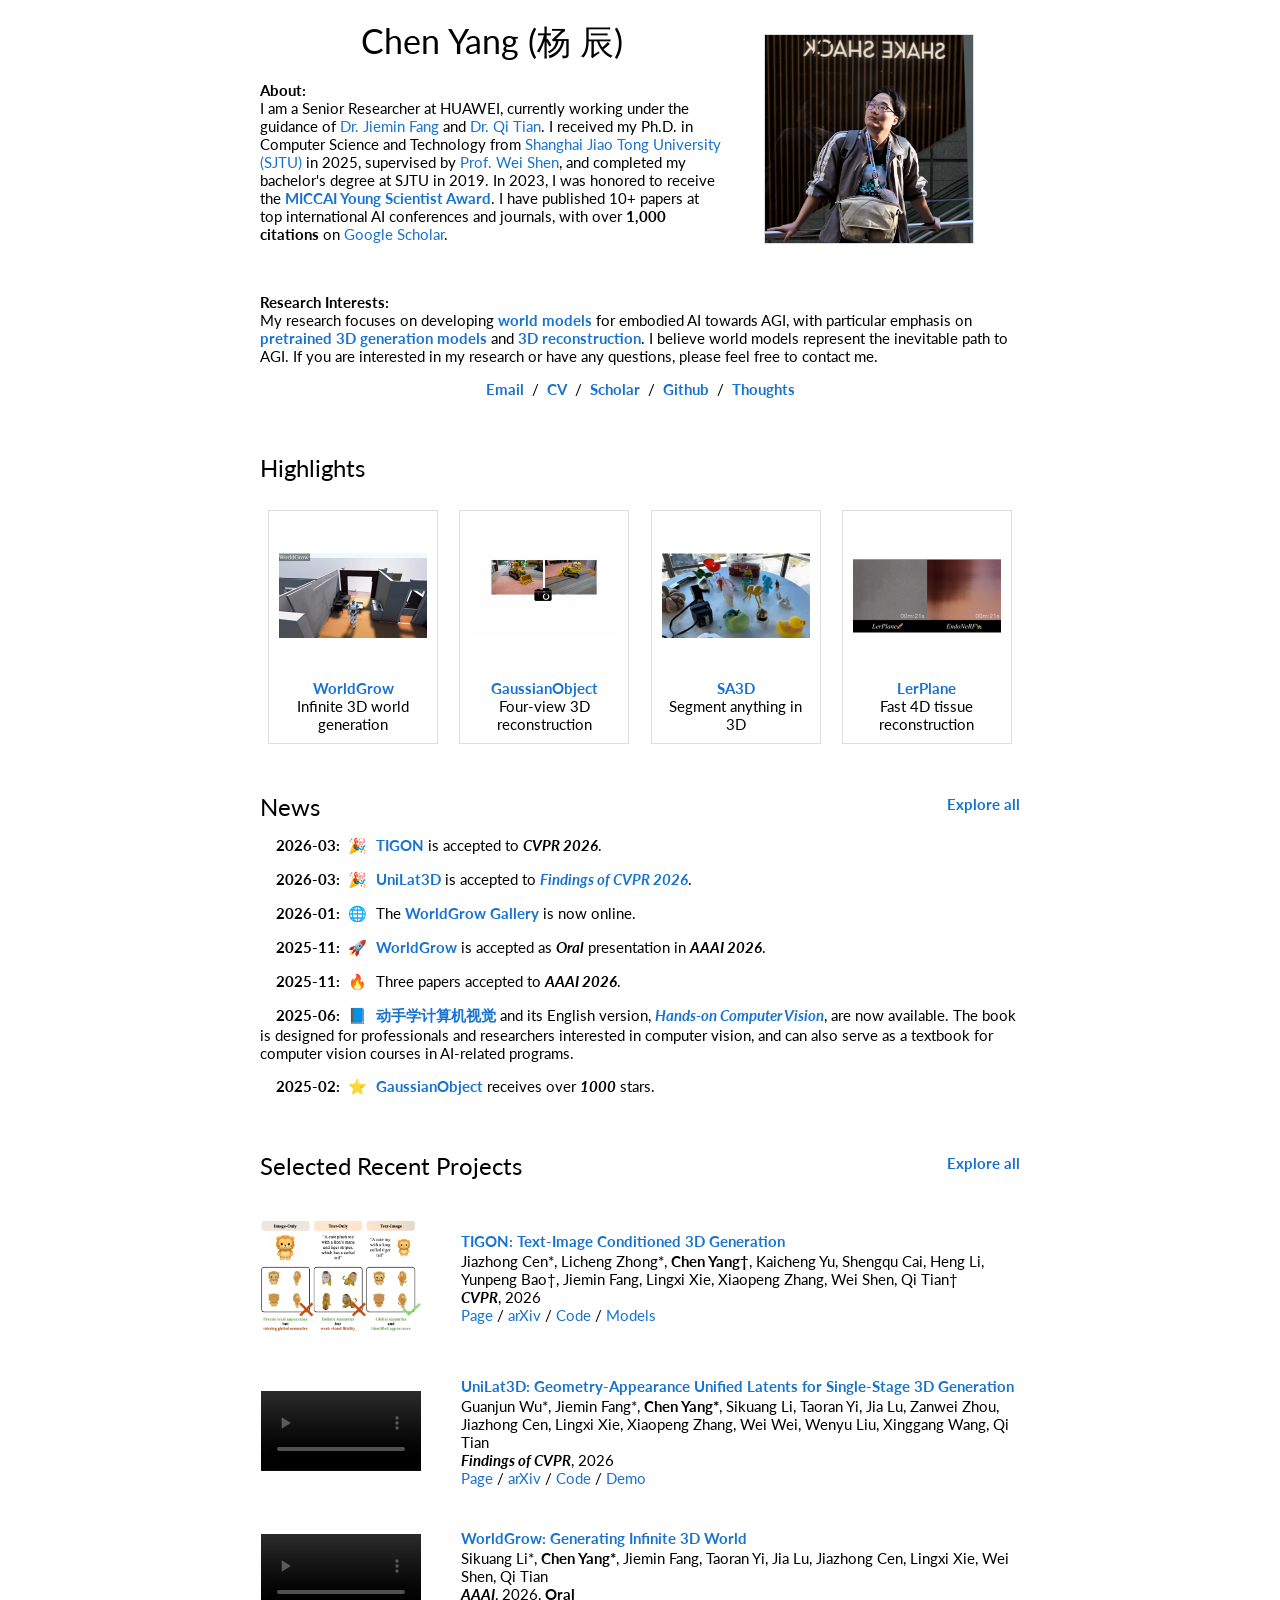
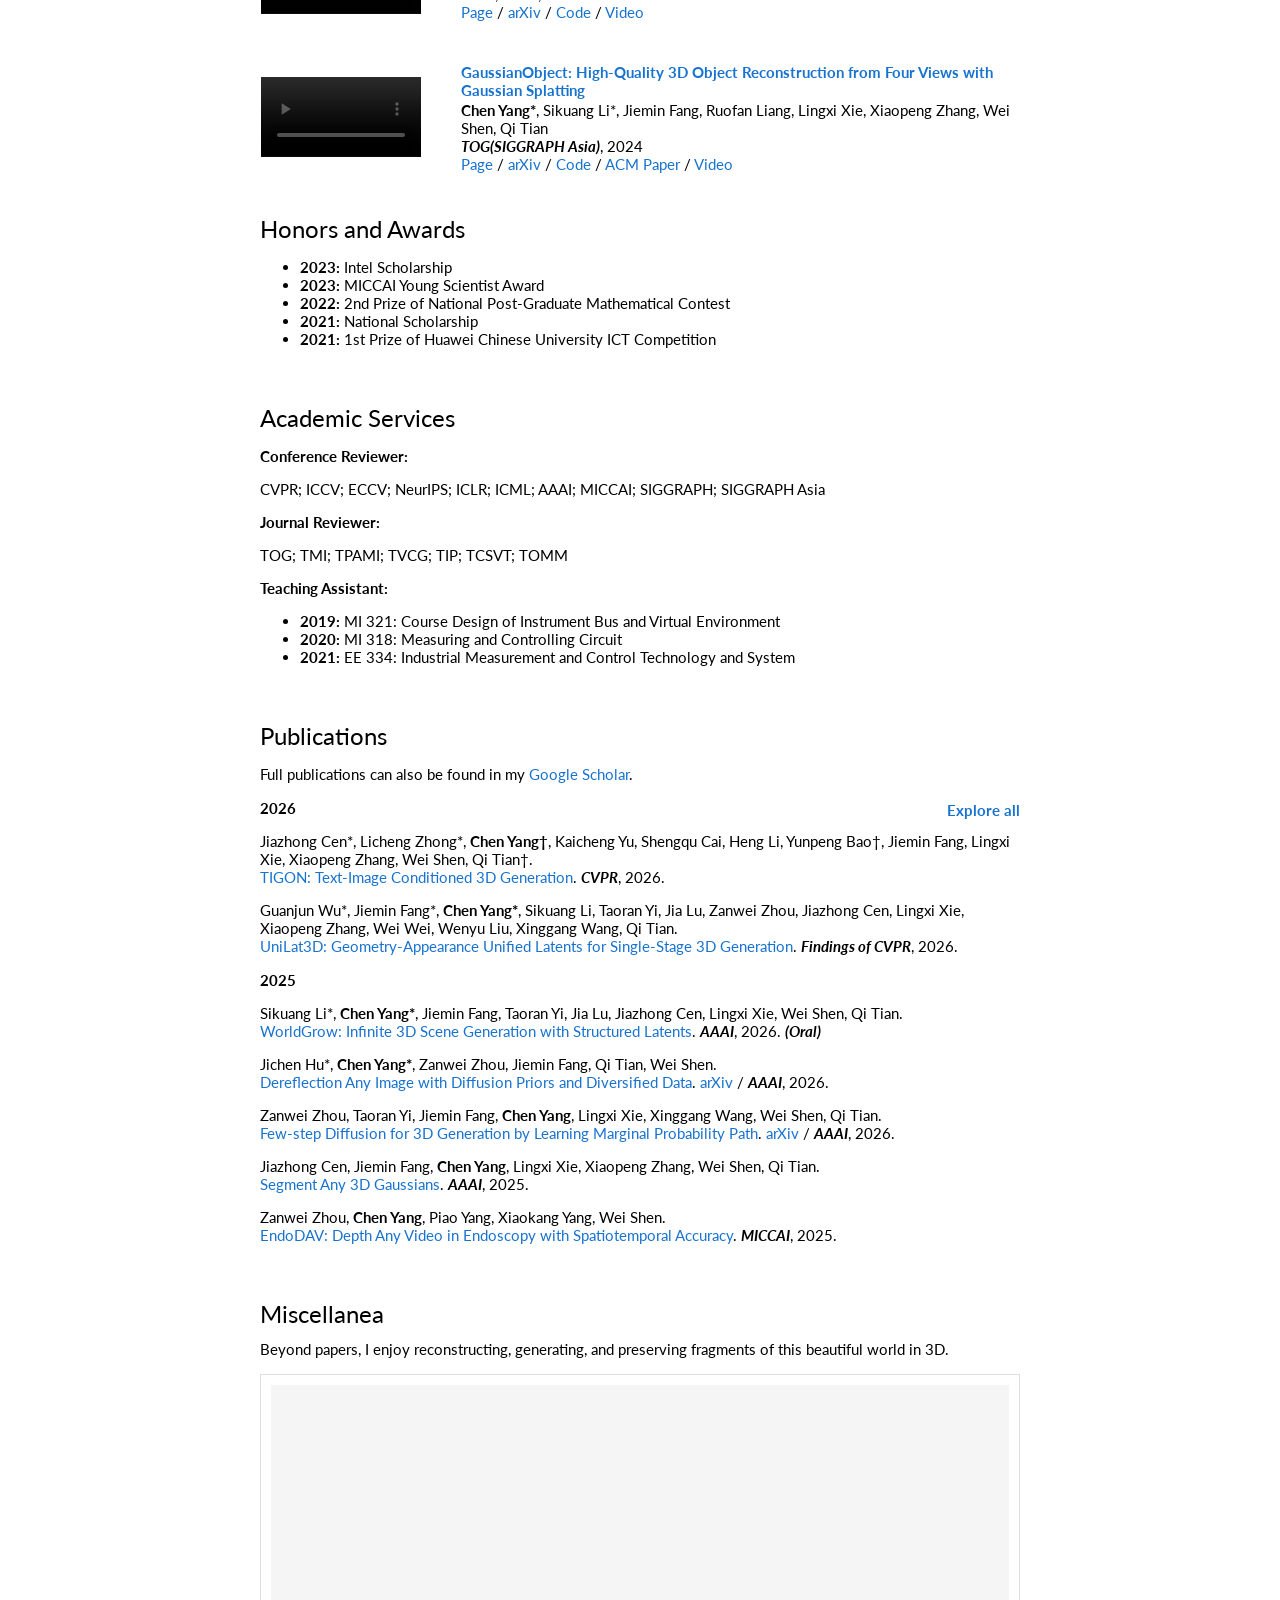
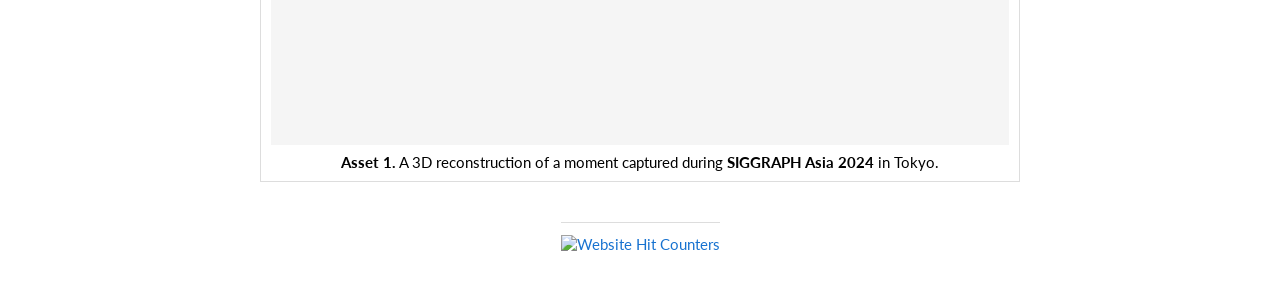
==== commit ddf5461b: "Fix TIGON news date" ====
--- a/index.html
+++ b/index.html
@@ -114,7 +114,7 @@
         <td style="padding:20px;width:100%;vertical-align:middle">
           <h2 class="section-heading">News</h2>
           <button class="explore-button" type="button" data-target="news">Explore all</button>
-          <p> <span class="news-date"><strong>2026-05:</strong></span> <span class="news-emoji" aria-hidden="true">🎉</span> <strong><a href="https://jumpat.github.io/tigon-page/">TIGON</a></strong> is accepted to <strong><em>CVPR 2026</em></strong>. </p>
+          <p> <span class="news-date"><strong>2026-03:</strong></span> <span class="news-emoji" aria-hidden="true">🎉</span> <strong><a href="https://jumpat.github.io/tigon-page/">TIGON</a></strong> is accepted to <strong><em>CVPR 2026</em></strong>. </p>
           <p> <span class="news-date"><strong>2026-03:</strong></span> <span class="news-emoji" aria-hidden="true">🎉</span> <strong><a href="https://unilat3d.github.io/">UniLat3D</a></strong> is accepted to <strong><em><a href="https://cvpr.thecvf.com/findings-of-cvpr26">Findings of CVPR 2026</a></em></strong>. </p>
           <p> <span class="news-date"><strong>2026-01:</strong></span> <span class="news-emoji" aria-hidden="true">🌐</span> The <strong><a href="https://world-grow.github.io/gallery.html">WorldGrow Gallery</a></strong> is now online. </p>
           <p> <span class="news-date"><strong>2025-11:</strong></span> <span class="news-emoji" aria-hidden="true">🚀</span> <strong><a href="https://world-grow.github.io/">WorldGrow</a></strong> is accepted as <strong><em>Oral</em></strong> presentation in <strong><em>AAAI 2026</em></strong>. </p>
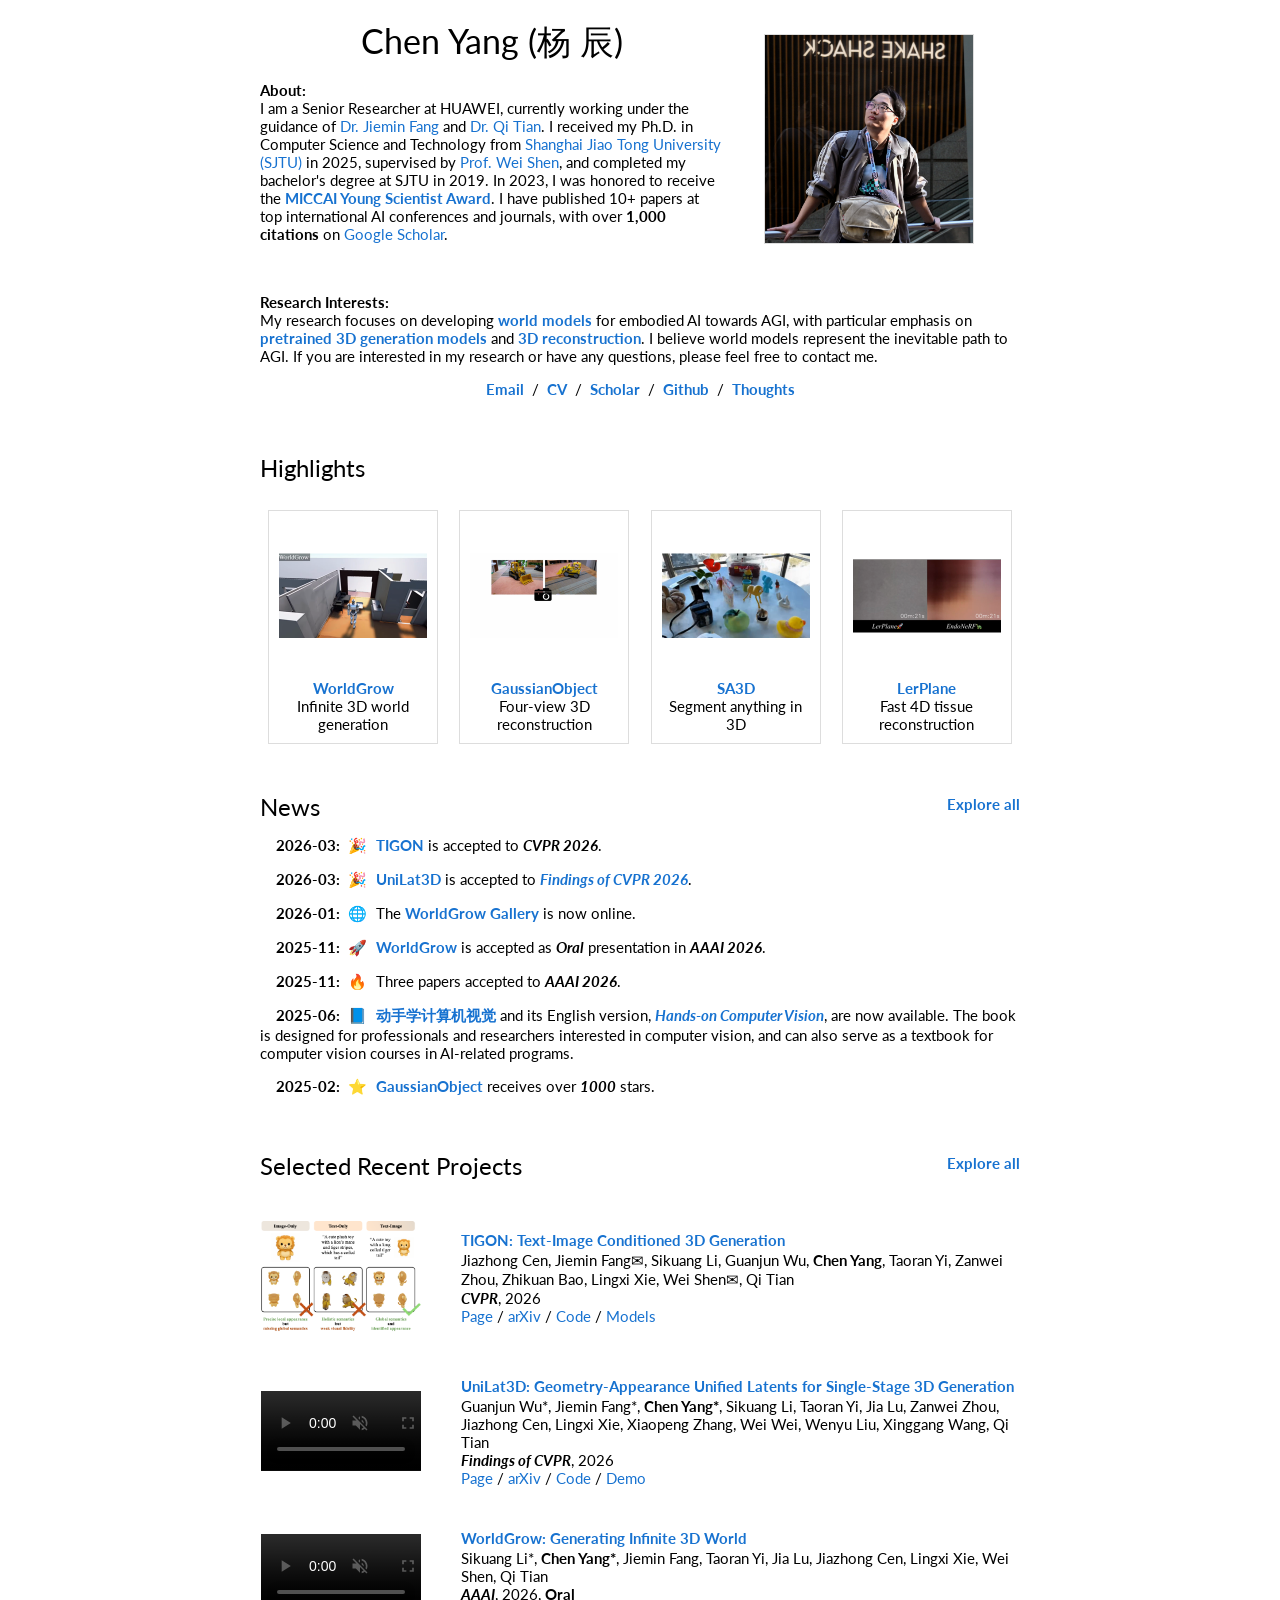
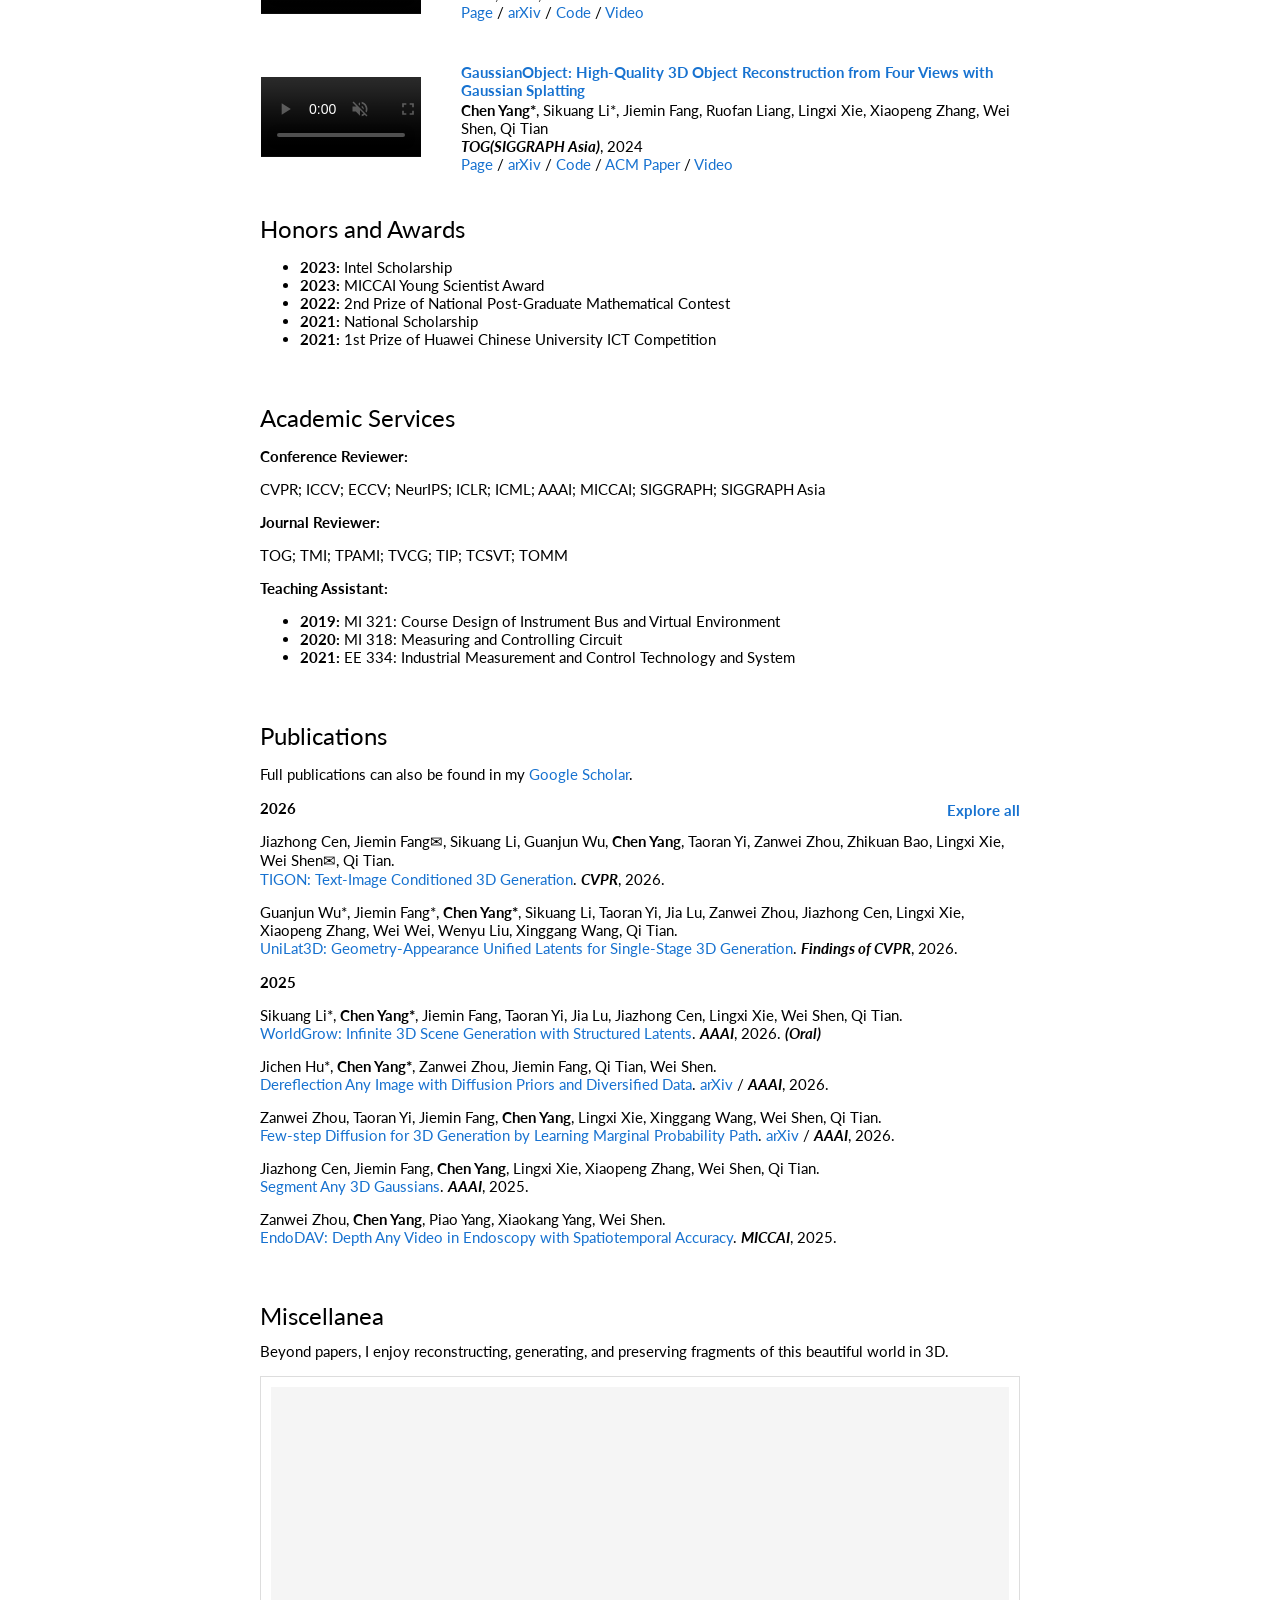
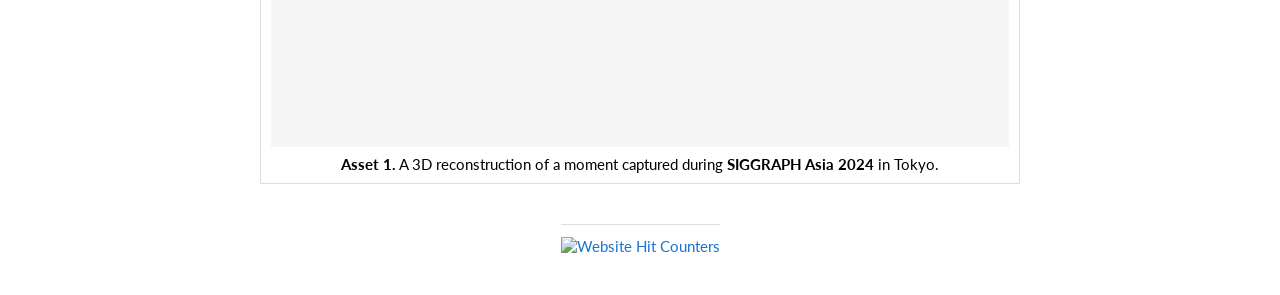
==== commit 723731a3: "Fix TIGON author list" ====
--- a/index.html
+++ b/index.html
@@ -151,7 +151,7 @@
               <a href="https://jumpat.github.io/tigon-page/">
                 <span class="paper-title">TIGON: Text-Image Conditioned 3D Generation</span>
               </a>
-              Jiazhong Cen*, Licheng Zhong*, <strong>Chen Yang†</strong>, Kaicheng Yu, Shengqu Cai, Heng Li, Yunpeng Bao†, Jiemin Fang, Lingxi Xie, Xiaopeng Zhang, Wei Shen, Qi Tian†
+              Jiazhong Cen, Jiemin Fang✉, Sikuang Li, Guanjun Wu, <strong>Chen Yang</strong>, Taoran Yi, Zanwei Zhou, Zhikuan Bao, Lingxi Xie, Wei Shen✉, Qi Tian
               <br>
               <strong><em>CVPR</em></strong>, 2026
               <br>
@@ -388,7 +388,7 @@
 
           <h3>2026</h3>
           <p>
-            Jiazhong Cen*, Licheng Zhong*, <strong>Chen Yang†</strong>, Kaicheng Yu, Shengqu Cai, Heng Li, Yunpeng Bao†, Jiemin Fang, Lingxi Xie, Xiaopeng Zhang, Wei Shen, Qi Tian†.<br>
+            Jiazhong Cen, Jiemin Fang✉, Sikuang Li, Guanjun Wu, <strong>Chen Yang</strong>, Taoran Yi, Zanwei Zhou, Zhikuan Bao, Lingxi Xie, Wei Shen✉, Qi Tian.<br>
             <a href="https://jumpat.github.io/tigon-page/">TIGON: Text-Image Conditioned 3D Generation</a>.
             <strong><em>CVPR</em></strong>, 2026.
           </p>
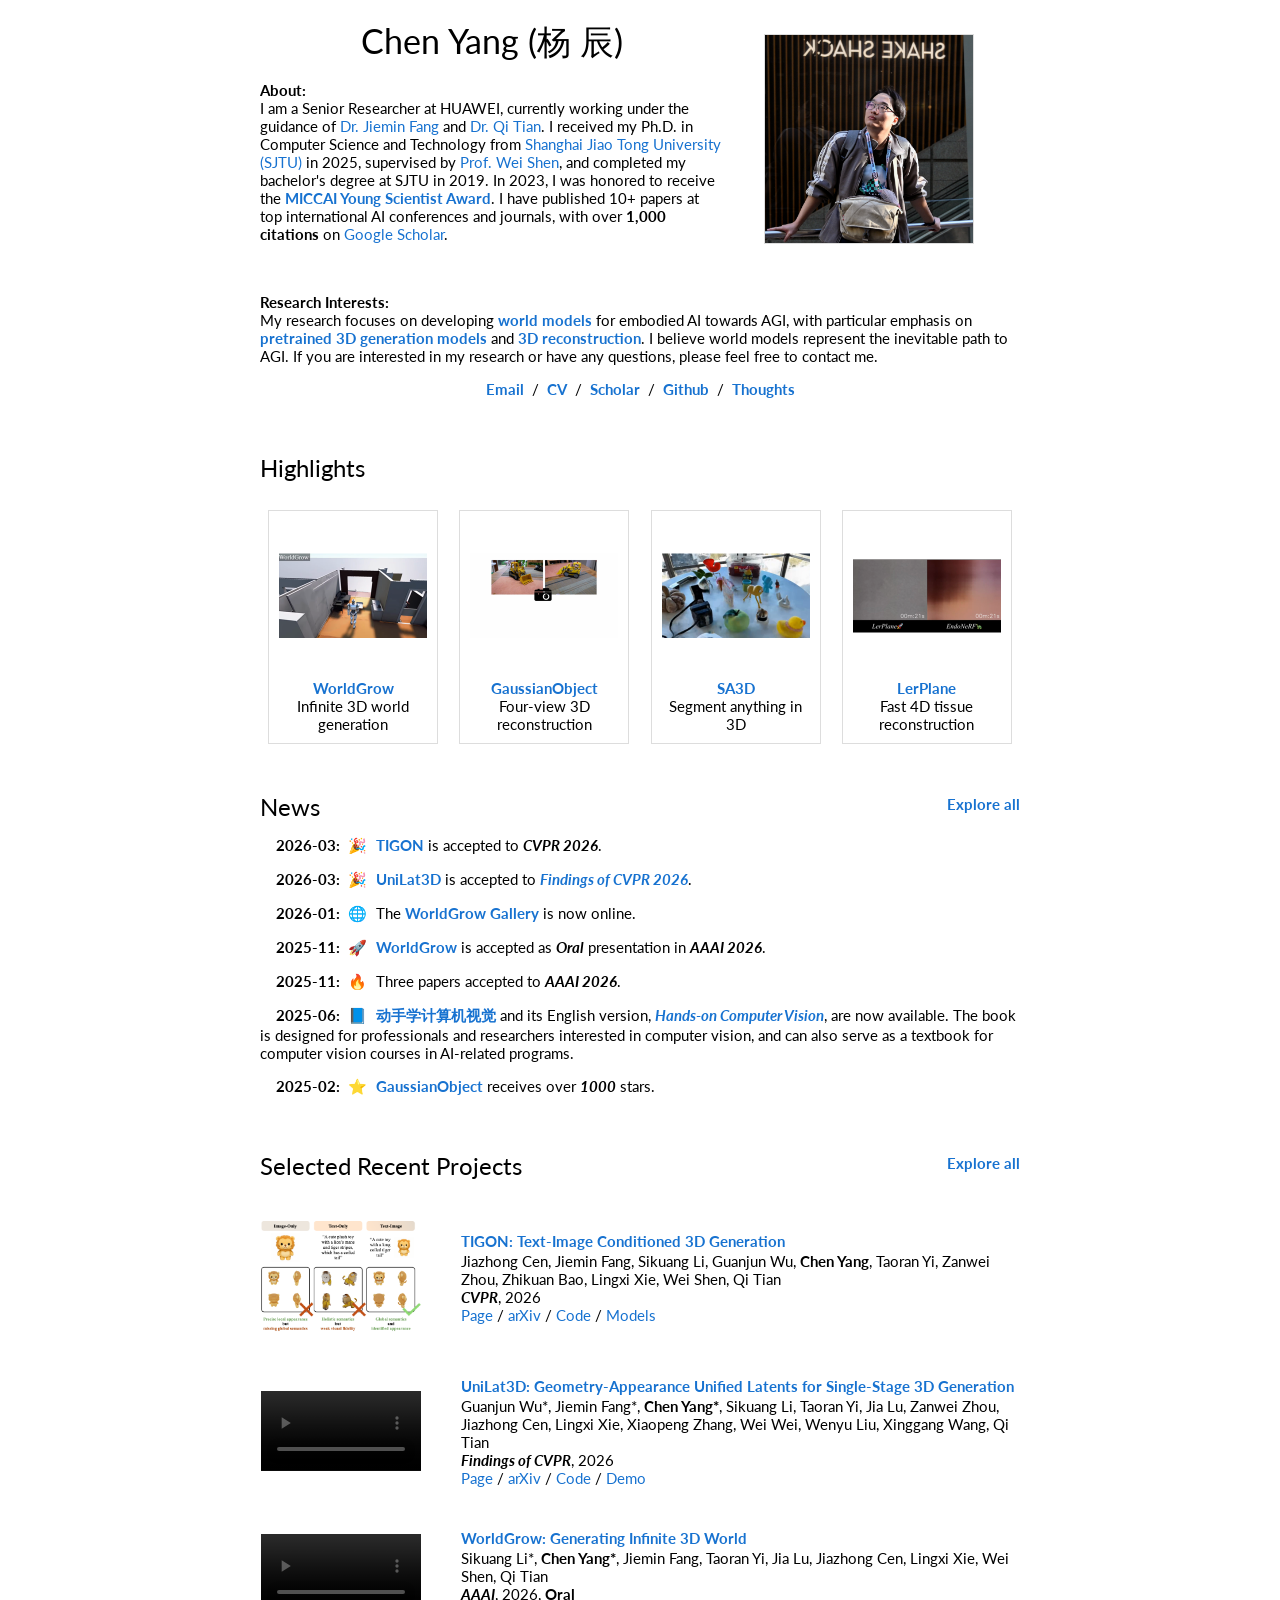
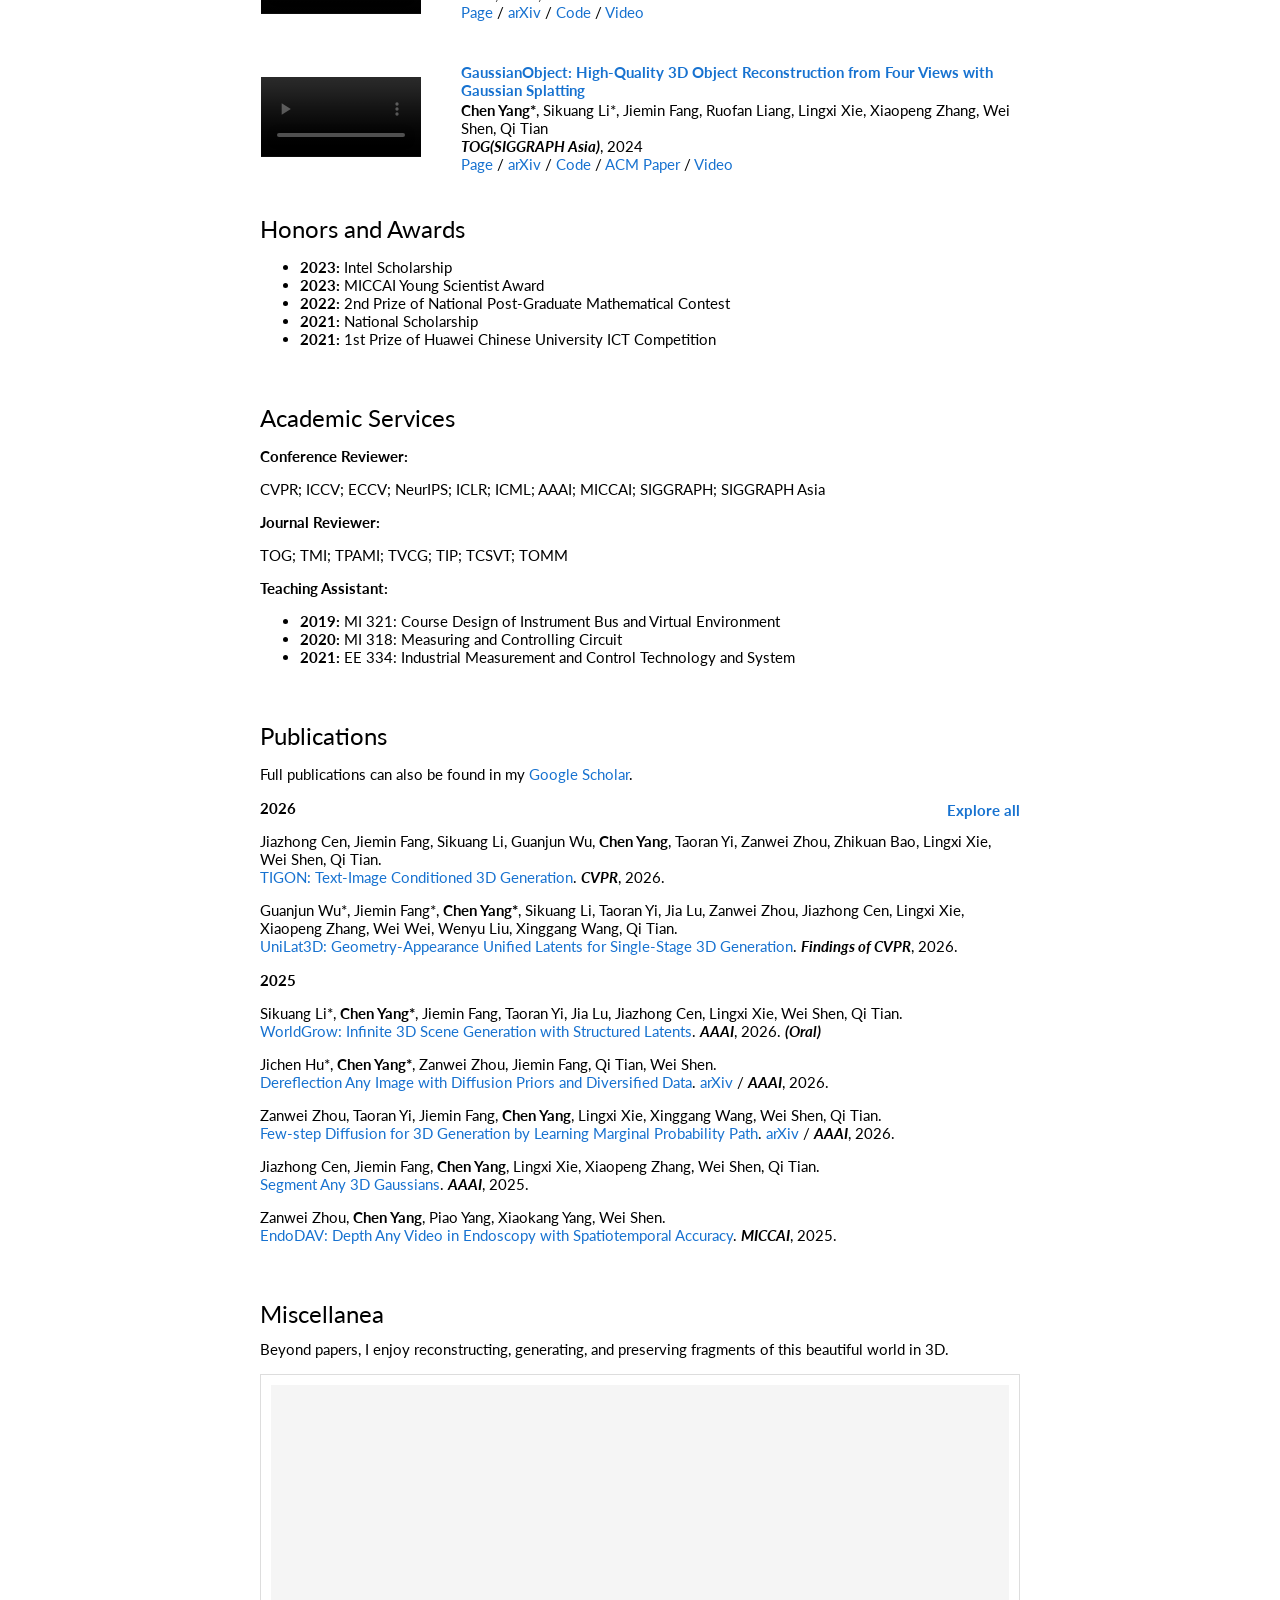
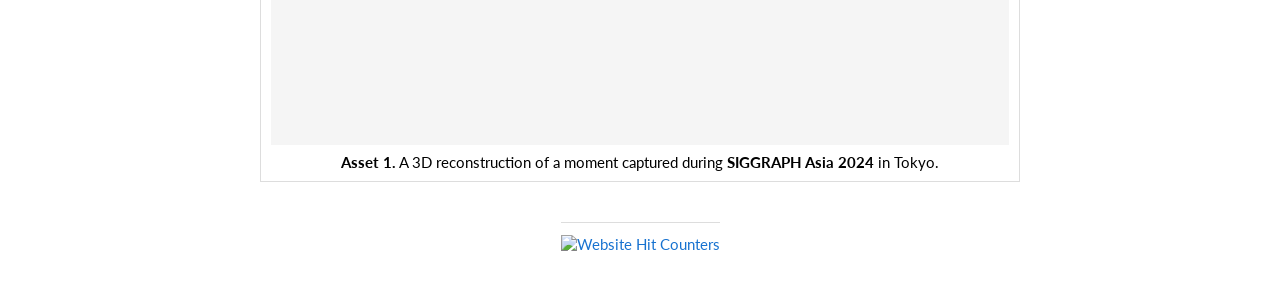
==== commit 5a820f35: "Remove correspondence markers" ====
--- a/index.html
+++ b/index.html
@@ -151,7 +151,7 @@
               <a href="https://jumpat.github.io/tigon-page/">
                 <span class="paper-title">TIGON: Text-Image Conditioned 3D Generation</span>
               </a>
-              Jiazhong Cen, Jiemin Fang✉, Sikuang Li, Guanjun Wu, <strong>Chen Yang</strong>, Taoran Yi, Zanwei Zhou, Zhikuan Bao, Lingxi Xie, Wei Shen✉, Qi Tian
+              Jiazhong Cen, Jiemin Fang, Sikuang Li, Guanjun Wu, <strong>Chen Yang</strong>, Taoran Yi, Zanwei Zhou, Zhikuan Bao, Lingxi Xie, Wei Shen, Qi Tian
               <br>
               <strong><em>CVPR</em></strong>, 2026
               <br>
@@ -388,7 +388,7 @@
 
           <h3>2026</h3>
           <p>
-            Jiazhong Cen, Jiemin Fang✉, Sikuang Li, Guanjun Wu, <strong>Chen Yang</strong>, Taoran Yi, Zanwei Zhou, Zhikuan Bao, Lingxi Xie, Wei Shen✉, Qi Tian.<br>
+            Jiazhong Cen, Jiemin Fang, Sikuang Li, Guanjun Wu, <strong>Chen Yang</strong>, Taoran Yi, Zanwei Zhou, Zhikuan Bao, Lingxi Xie, Wei Shen, Qi Tian.<br>
             <a href="https://jumpat.github.io/tigon-page/">TIGON: Text-Image Conditioned 3D Generation</a>.
             <strong><em>CVPR</em></strong>, 2026.
           </p>
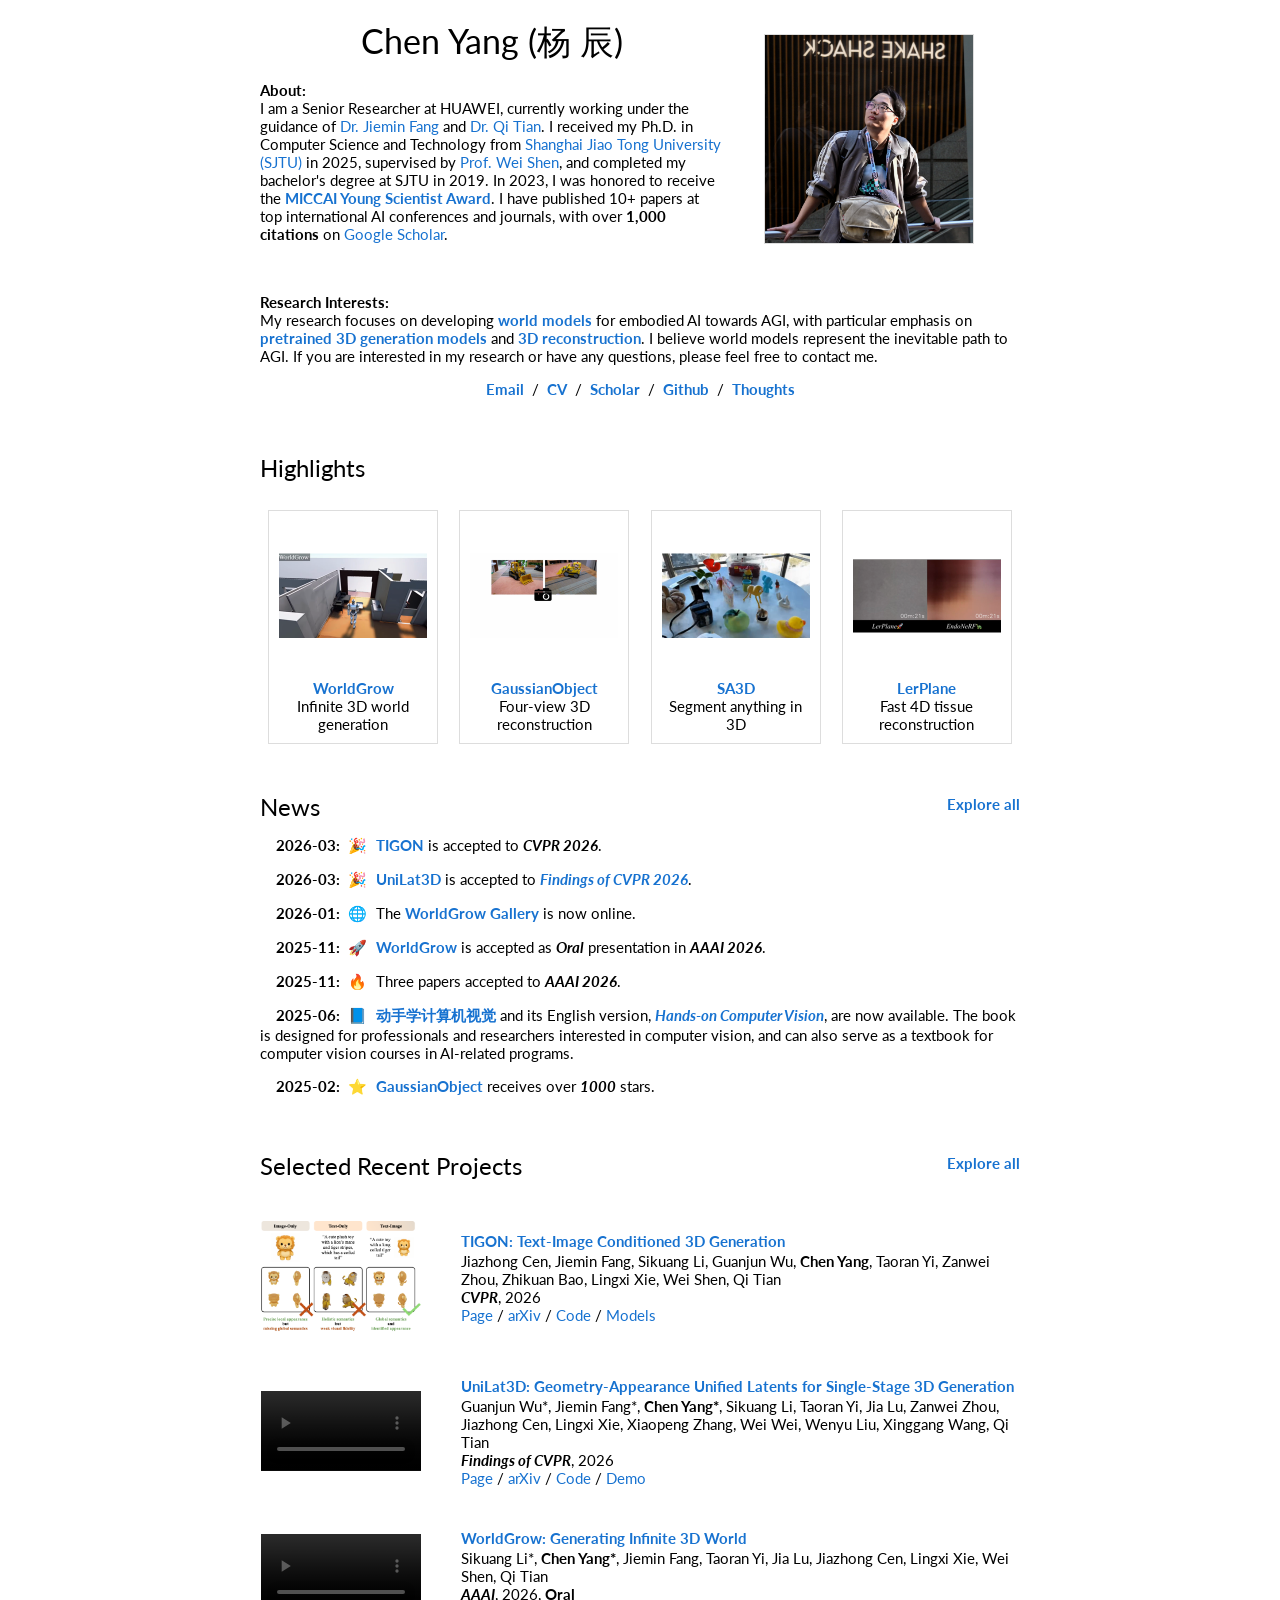
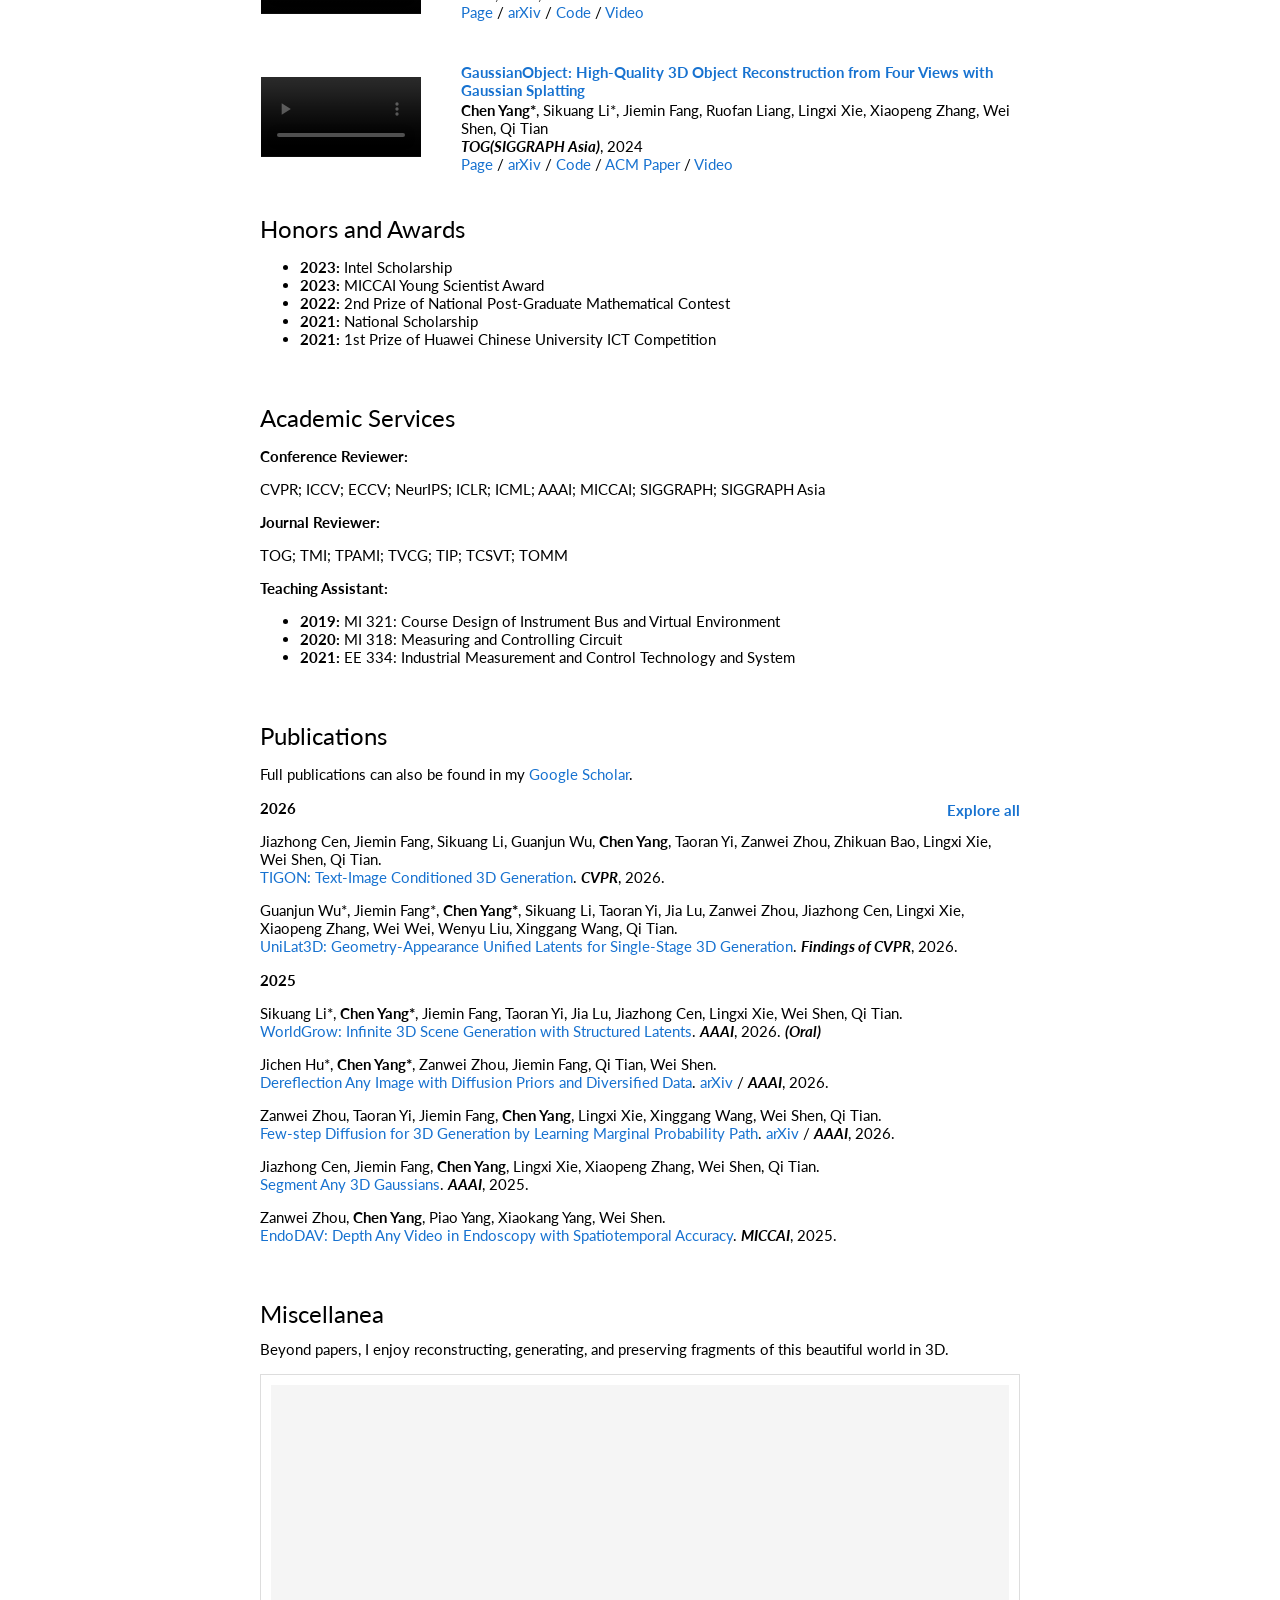
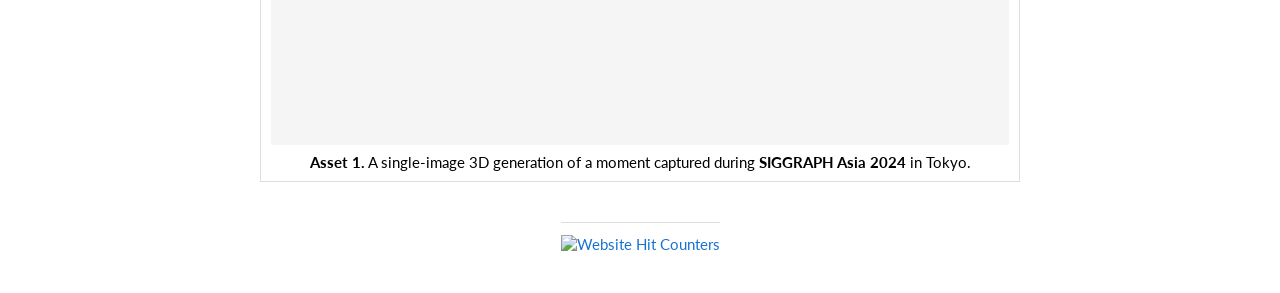
==== commit 17fb0424: "Update GLB asset caption" ====
--- a/index.html
+++ b/index.html
@@ -557,7 +557,7 @@
                 </div>
               </model-viewer>
               <p class="misc-caption">
-                <strong>Asset 1.</strong> A 3D reconstruction of a moment captured during <strong>SIGGRAPH Asia 2024</strong> in Tokyo.
+                <strong>Asset 1.</strong> A single-image 3D generation of a moment captured during <strong>SIGGRAPH Asia 2024</strong> in Tokyo.
               </p>
             </div>
           </div>
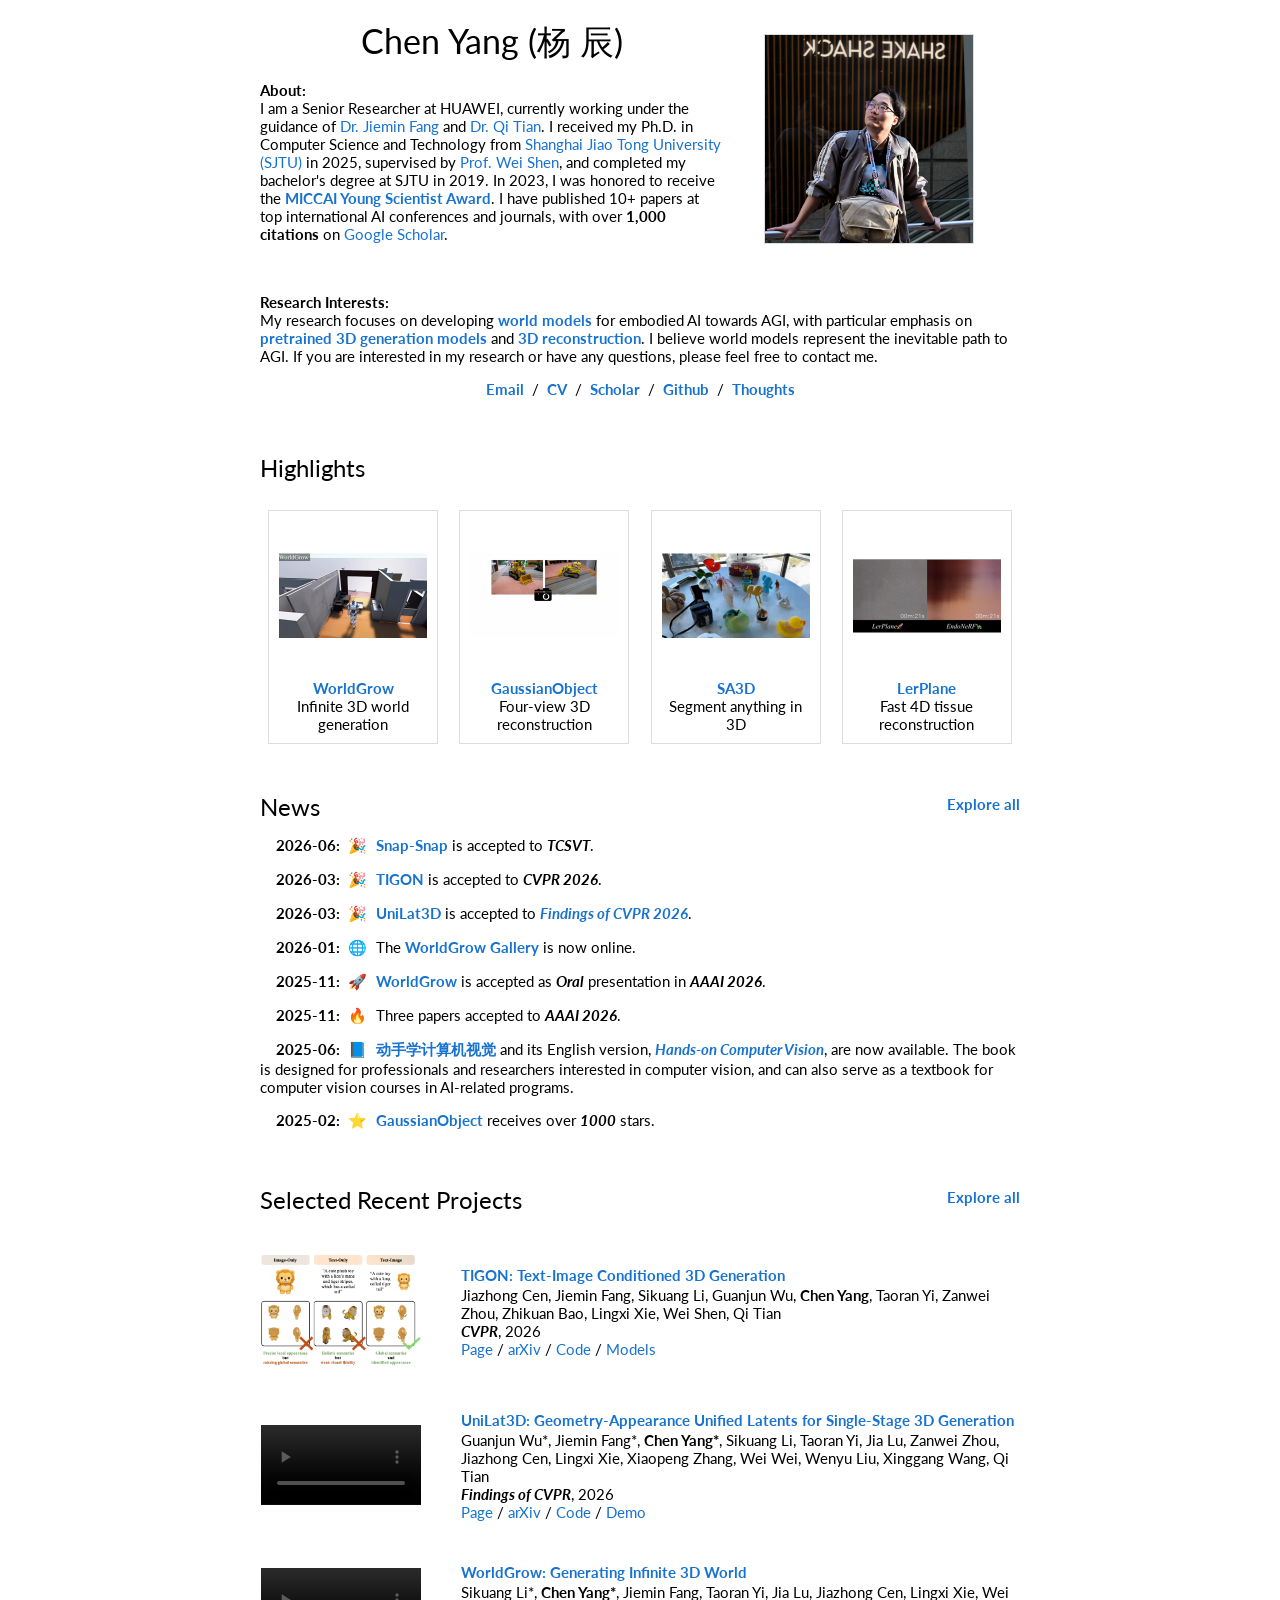
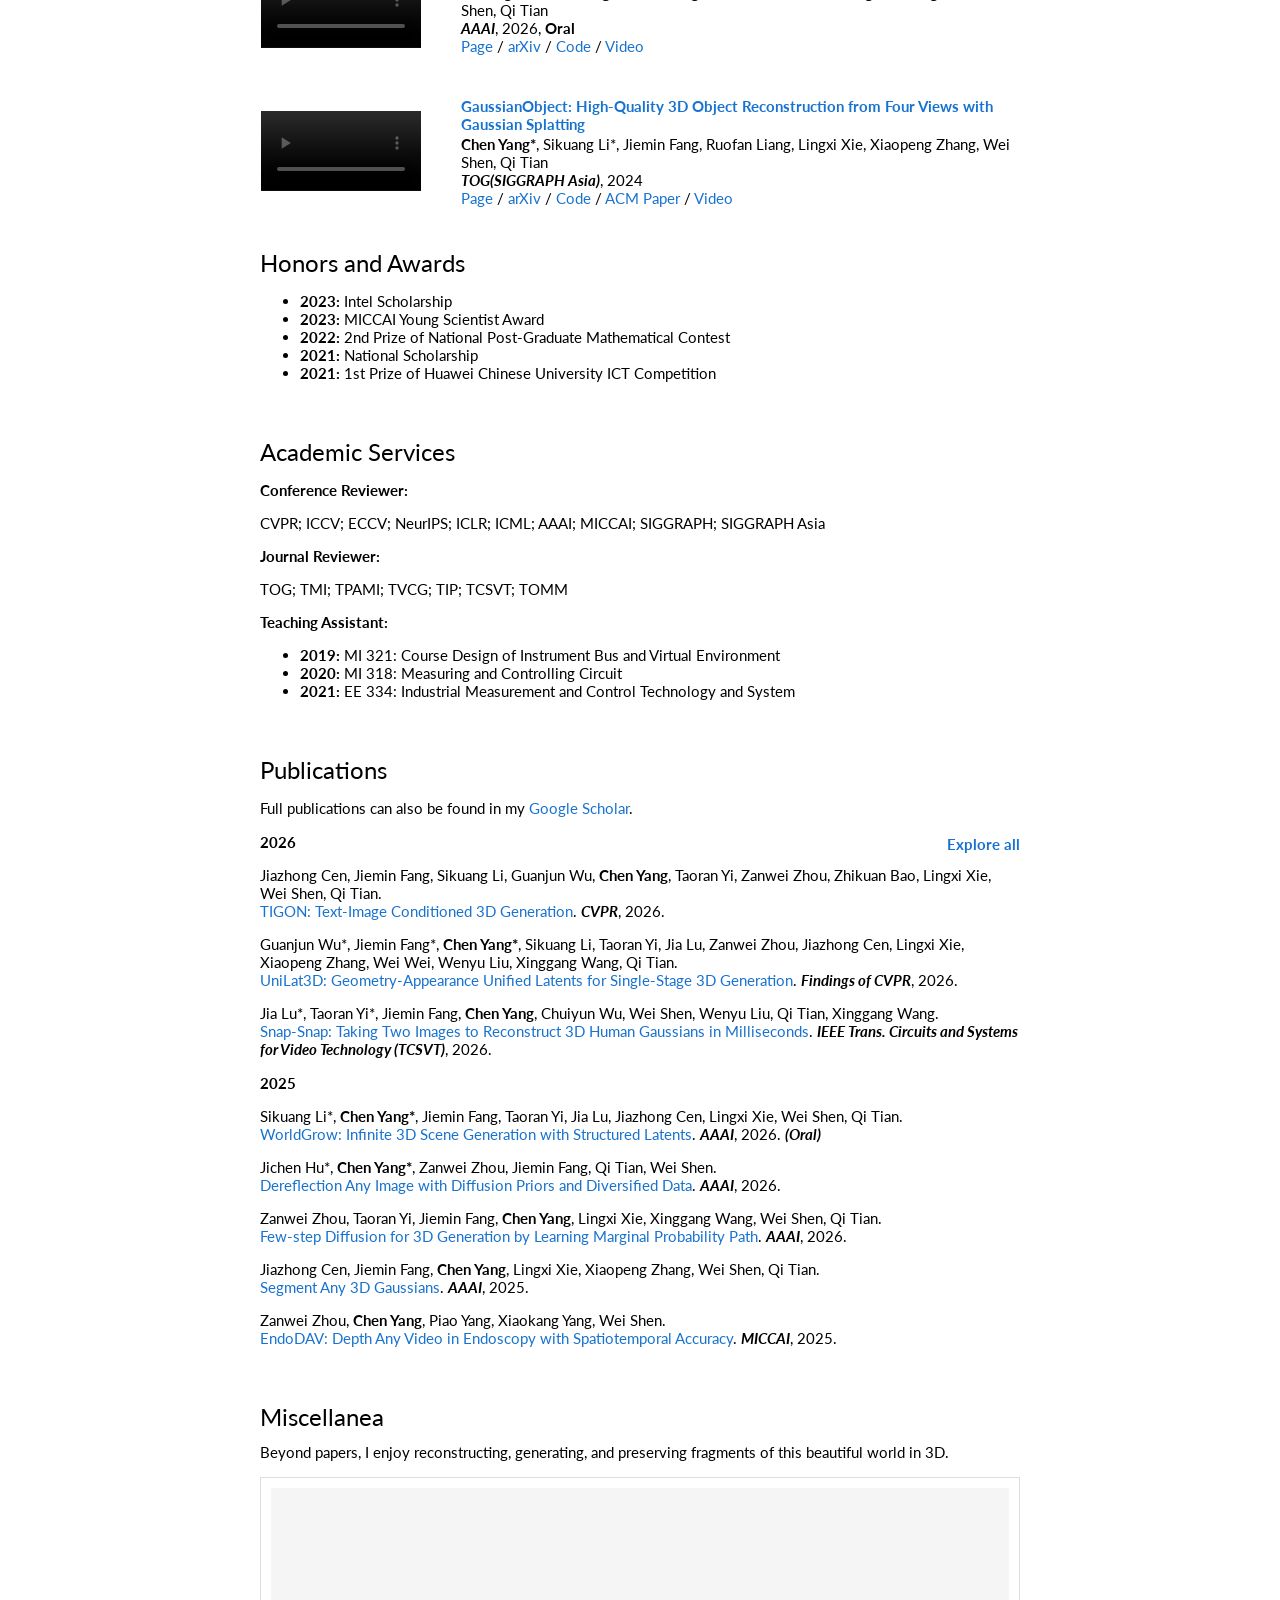
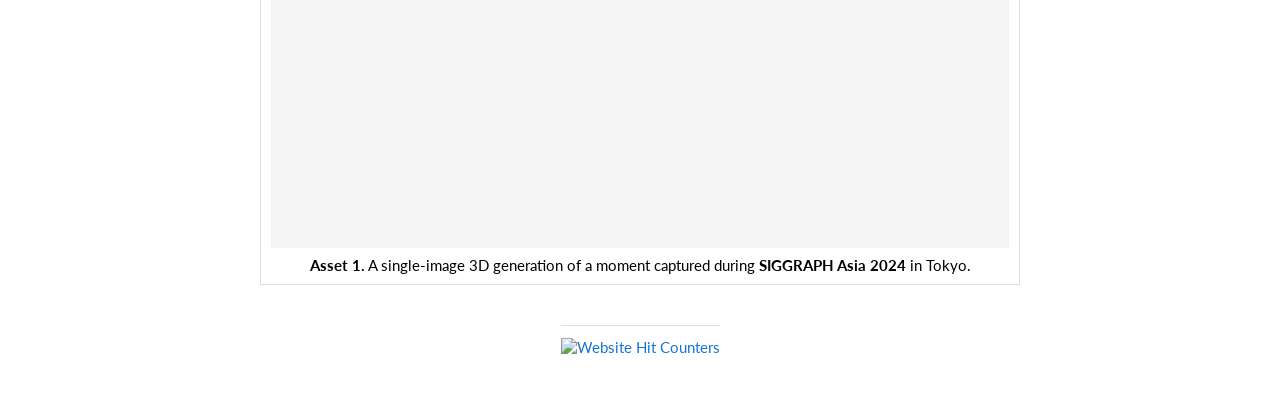
==== commit c70d660d: "Update Snap-Snap publication" ====
--- a/index.html
+++ b/index.html
@@ -114,6 +114,7 @@
         <td style="padding:20px;width:100%;vertical-align:middle">
           <h2 class="section-heading">News</h2>
           <button class="explore-button" type="button" data-target="news">Explore all</button>
+          <p> <span class="news-date"><strong>2026-06:</strong></span> <span class="news-emoji" aria-hidden="true">🎉</span> <strong><a href="https://hustvl.github.io/Snap-Snap/">Snap-Snap</a></strong> is accepted to <strong><em>TCSVT</em></strong>. </p>
           <p> <span class="news-date"><strong>2026-03:</strong></span> <span class="news-emoji" aria-hidden="true">🎉</span> <strong><a href="https://jumpat.github.io/tigon-page/">TIGON</a></strong> is accepted to <strong><em>CVPR 2026</em></strong>. </p>
           <p> <span class="news-date"><strong>2026-03:</strong></span> <span class="news-emoji" aria-hidden="true">🎉</span> <strong><a href="https://unilat3d.github.io/">UniLat3D</a></strong> is accepted to <strong><em><a href="https://cvpr.thecvf.com/findings-of-cvpr26">Findings of CVPR 2026</a></em></strong>. </p>
           <p> <span class="news-date"><strong>2026-01:</strong></span> <span class="news-emoji" aria-hidden="true">🌐</span> The <strong><a href="https://world-grow.github.io/gallery.html">WorldGrow Gallery</a></strong> is now online. </p>
@@ -181,6 +182,30 @@
               <br>
               <a href="https://unilat3d.github.io/">Page</a> / <a href="https://arxiv.org/abs/2509.25079">arXiv</a> /
               <a href="https://github.com/UniLat3D/UniLat3D">Code</a> / <a href="https://huggingface.co/spaces/UniLat3D/UniLat3D">Demo</a>
+            </div>
+          </div>
+        </td>
+      </tr>
+
+      <tr data-collapsible="selected-publications">
+        <td>
+          <div class="floating-card">
+            <div class="video-container">
+              <video autoplay loop muted controls playsinline preload="metadata" poster="images/snap-snap-teaser.png">
+                <source src="videos/snap-snap-teaser.mp4" type="video/mp4">
+                Your browser does not support the video tag.
+              </video>
+            </div>
+            <div class="paper-info">
+              <a href="https://hustvl.github.io/Snap-Snap/">
+                <span class="paper-title">Snap-Snap: Taking Two Images to Reconstruct 3D Human Gaussians in Milliseconds</span>
+              </a>
+              Jia Lu*, Taoran Yi*, Jiemin Fang, <strong>Chen Yang</strong>, Chuiyun Wu, Wei Shen, Wenyu Liu, Qi Tian, Xinggang Wang
+              <br>
+              <strong><em>TCSVT</em></strong>, 2026
+              <br>
+              <a href="https://hustvl.github.io/Snap-Snap/">Page</a> / <a href="https://arxiv.org/abs/2508.14892v1">arXiv</a> /
+              <a href="https://github.com/hustvl/Snap-Snap">Code</a>
             </div>
           </div>
         </td>
@@ -399,6 +424,12 @@
             <strong><em>Findings of CVPR</em></strong>, 2026.
           </p>
 
+          <p>
+            Jia Lu*, Taoran Yi*, Jiemin Fang, <strong>Chen Yang</strong>, Chuiyun Wu, Wei Shen, Wenyu Liu, Qi Tian, Xinggang Wang.<br>
+            <a href="https://hustvl.github.io/Snap-Snap/">Snap-Snap: Taking Two Images to Reconstruct 3D Human Gaussians in Milliseconds</a>.
+            <strong><em>IEEE Trans. Circuits and Systems for Video Technology (TCSVT)</em></strong>, 2026.
+          </p>
+
           <h3>2025</h3>
           <p>
             Sikuang Li*, <strong>Chen Yang*</strong>, Jiemin Fang, Taoran Yi, Jia Lu, Jiazhong Cen, Lingxi Xie, Wei Shen, Qi Tian.<br>
@@ -409,13 +440,13 @@
           <p>
             Jichen Hu*, <strong>Chen Yang*</strong>, Zanwei Zhou, Jiemin Fang, Qi Tian, Wei Shen.<br>
             <a href="https://abuuu122.github.io/DAI.github.io/">Dereflection Any Image with Diffusion Priors and Diversified Data</a>.
-            <a href="https://arxiv.org/abs/2503.17347">arXiv</a> / <strong><em>AAAI</em></strong>, 2026.
+            <strong><em>AAAI</em></strong>, 2026.
           </p>
 
           <p>
             Zanwei Zhou, Taoran Yi, Jiemin Fang, <strong>Chen Yang</strong>, Lingxi Xie, Xinggang Wang, Wei Shen, Qi Tian.<br>
             <a href="https://zanue.github.io/mdt-dist/">Few-step Diffusion for 3D Generation by Learning Marginal Probability Path</a>.
-            <a href="https://arxiv.org/abs/2509.04406">arXiv</a> / <strong><em>AAAI</em></strong>, 2026.
+            <strong><em>AAAI</em></strong>, 2026.
           </p>
           <p>
             Jiazhong Cen, Jiemin Fang, <strong>Chen Yang</strong>, Lingxi Xie, Xiaopeng Zhang, Wei Shen, Qi Tian.<br>
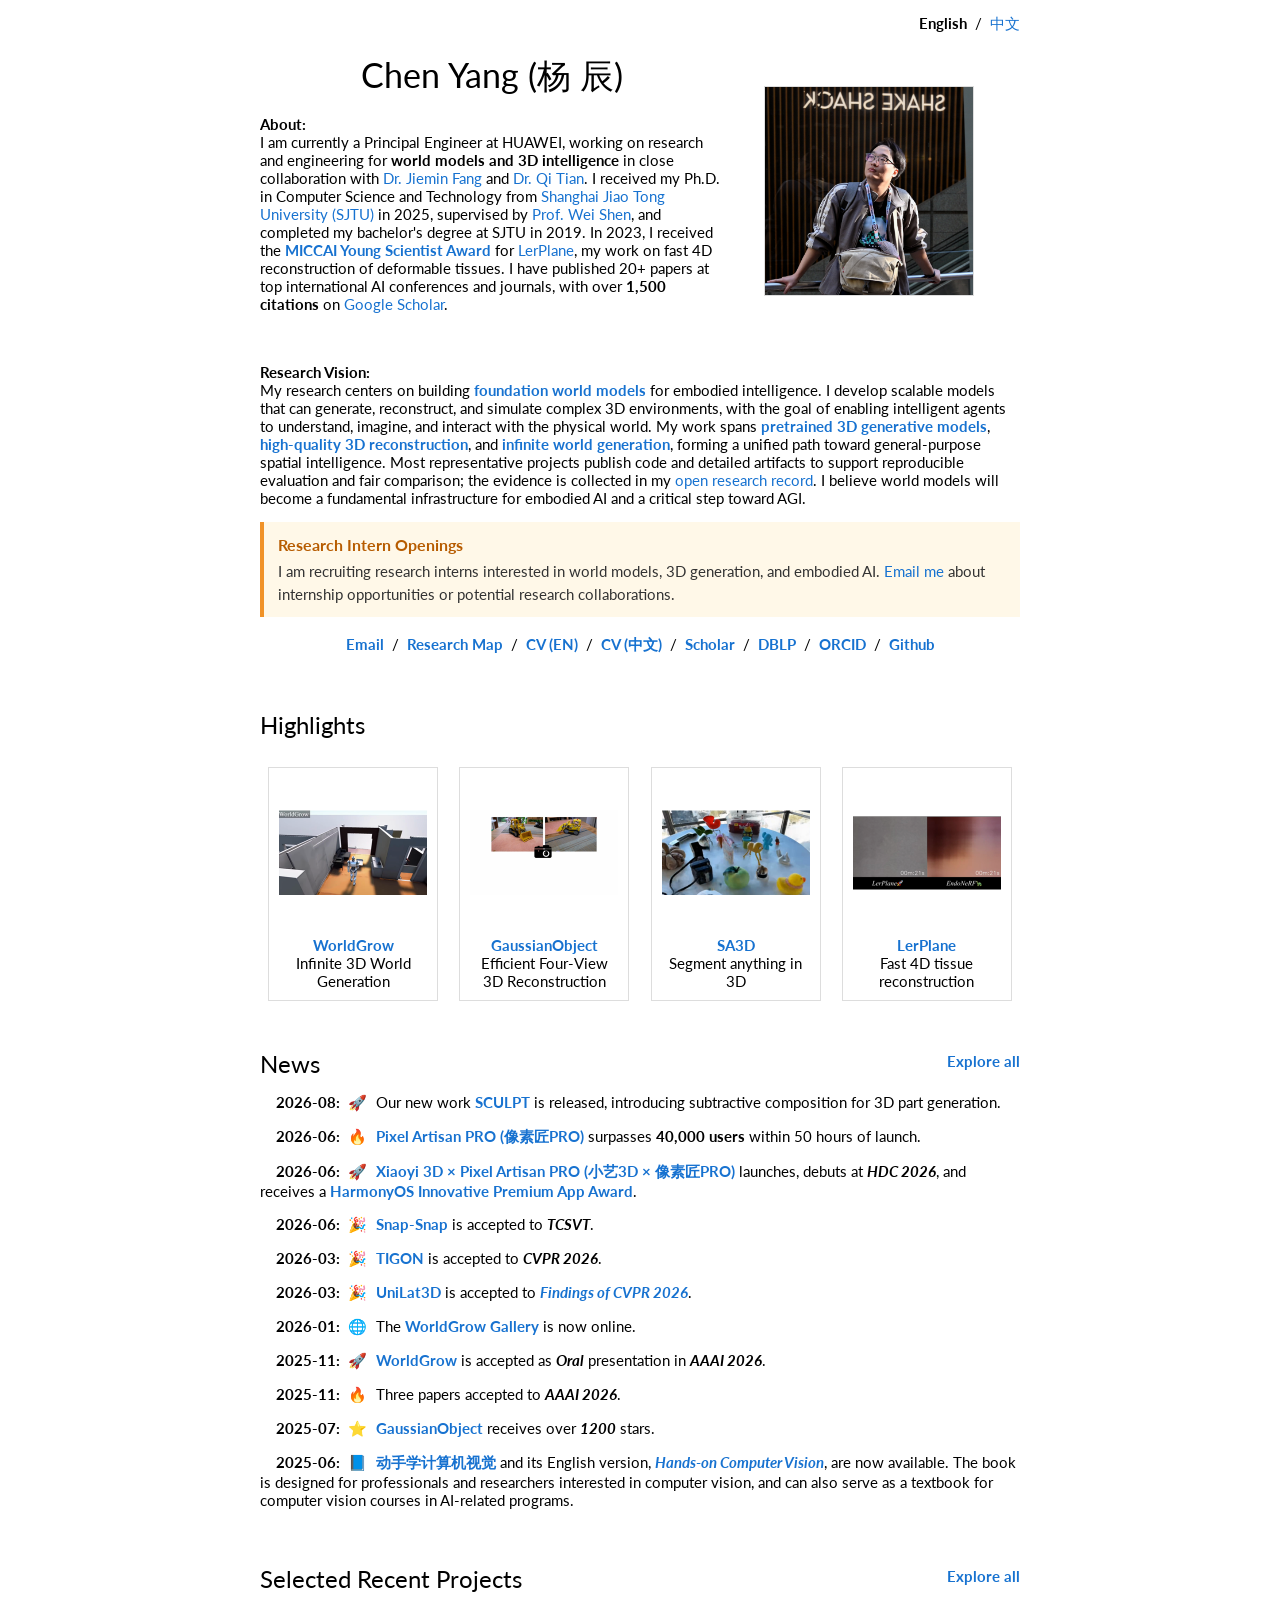
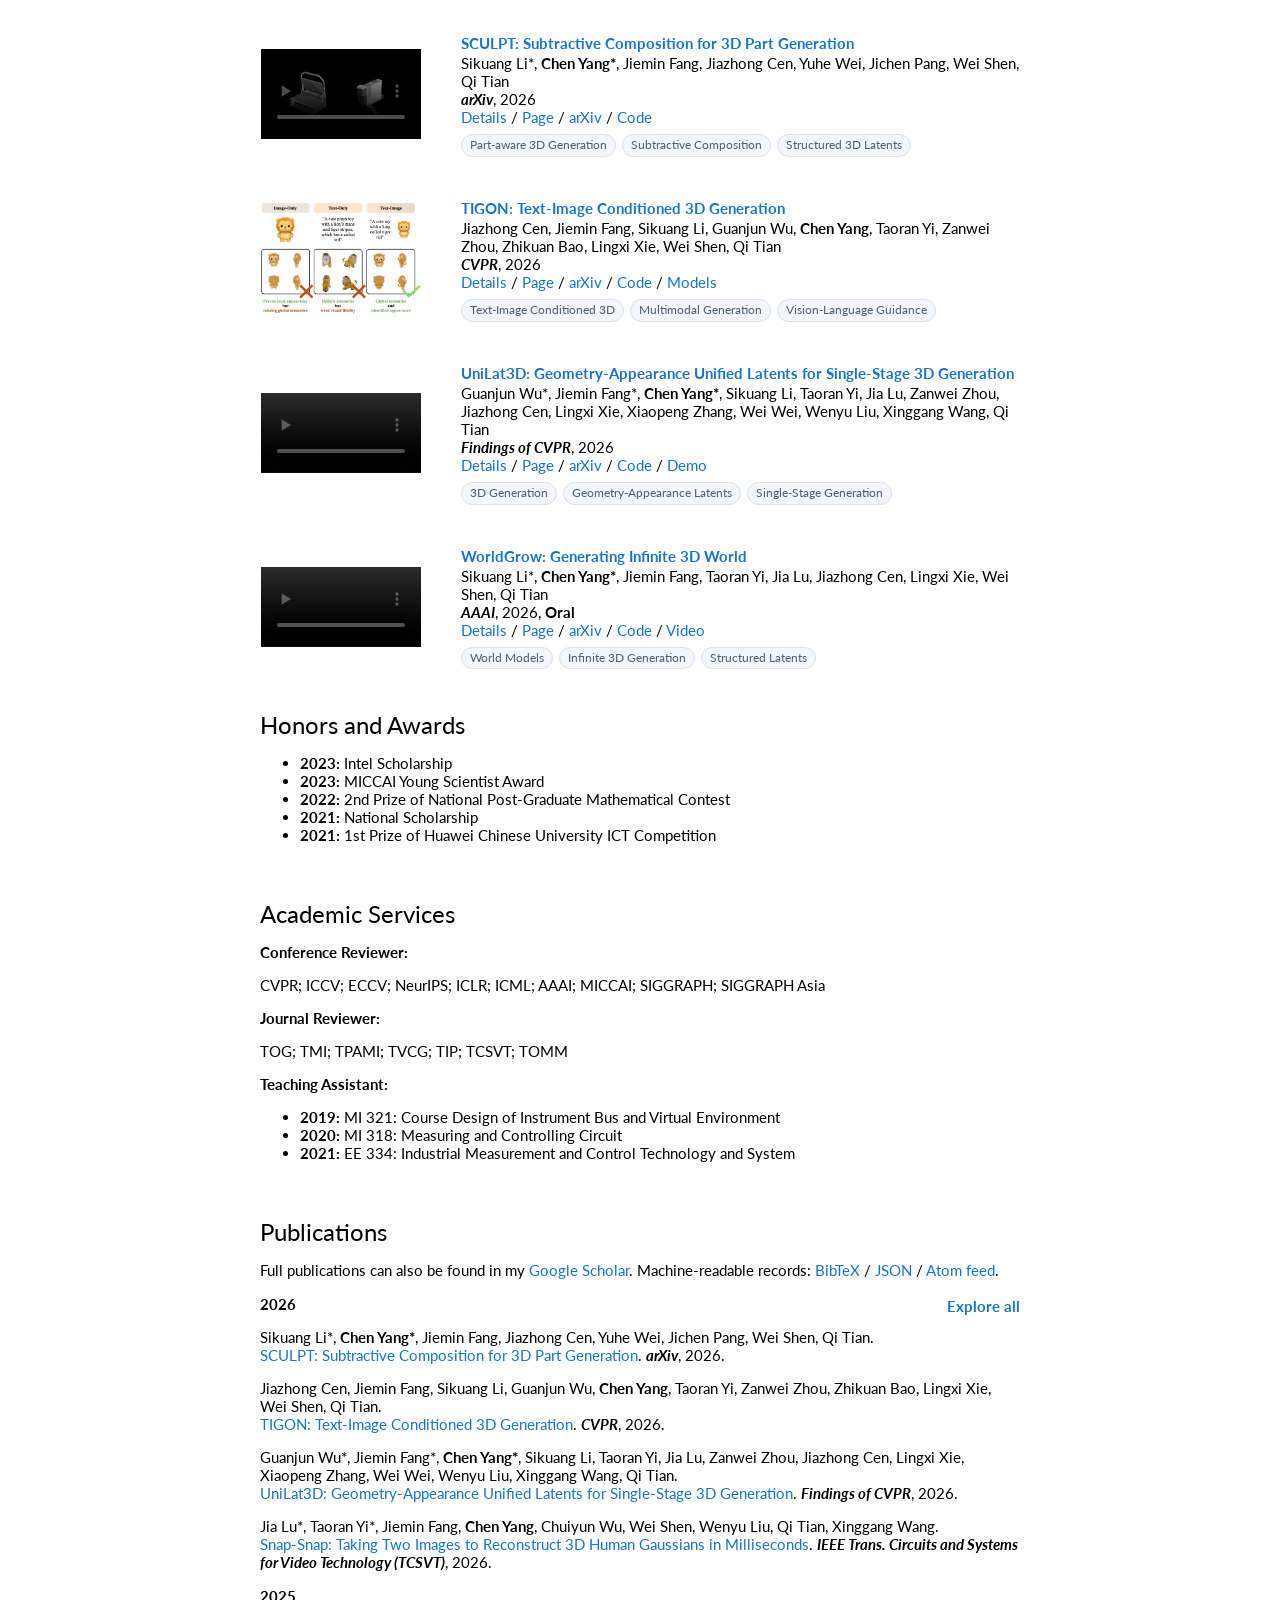
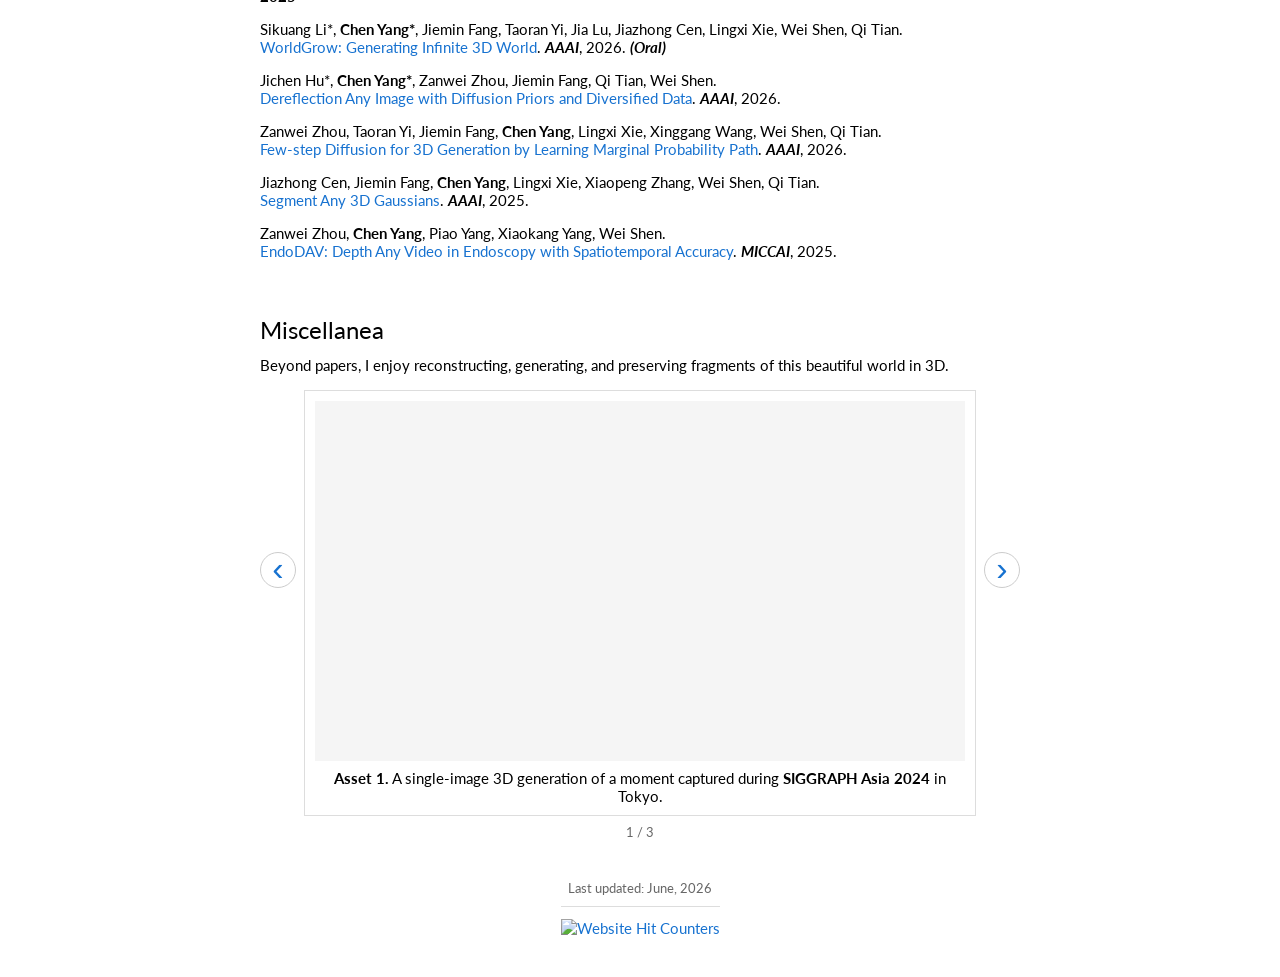
==== commit 3fd96532: "Enhance academic profile and research discoverability" ====
--- a/index.html
+++ b/index.html
@@ -2,21 +2,277 @@
 <html lang="en">
 
 <head>
-  <meta name="google-site-verification" content="uNRPSY4LpYw8yZ3es5Vl_bHu_fM9fMUrNnI0iaXvXXE" /> <!-- Google Search Console -->
+  <meta name="google-site-verification" content="uNRPSY4LpYw8yZ3es5Vl_bHu_fM9fMUrNnI0iaXvXXE"> <!-- Google Search Console -->
   <meta http-equiv="Content-Type" content="text/html; charset=UTF-8">
-  <title>Chen Yang SJTU (杨辰)</title>
+  <title>Chen Yang (杨辰) | World Models Researcher &amp; Engineer</title>
 
   <meta name="author" content="Chen Yang">
+  <meta name="description" content="Chen Yang (杨辰) is a world models and 3D generation researcher and engineer at HUAWEI, with open-source work in spatial intelligence, 3D reconstruction, and embodied AI.">
+  <meta name="keywords" content="Chen Yang, 杨辰, world models, world model researcher, world model engineer, embodied AI, spatial intelligence, 3D generation, part-aware 3D generation, text-image conditioned 3D generation, 3D reconstruction, foundation models">
+  <meta name="robots" content="index, follow, max-image-preview:large">
   <meta name="viewport" content="width=device-width, initial-scale=1">
 
+  <link rel="canonical" href="https://chensjtu.github.io/">
   <link rel="icon" type="image/jpeg" href="images/chenyangSIGA.jpg">
   <link rel="stylesheet" href="global.css">
+  <link rel="alternate" type="application/atom+xml" title="Chen Yang — Research and Product Updates" href="https://chensjtu.github.io/feed.xml">
+  <link rel="alternate" type="application/json" title="Chen Yang — Publications JSON" href="https://chensjtu.github.io/publications.json">
+  <link rel="alternate" type="application/ld+json" title="Chen Yang — Machine-readable Researcher Profile" href="https://chensjtu.github.io/profile.json">
+  <link rel="alternate" type="application/x-bibtex" title="Chen Yang — Publications BibTeX" href="https://chensjtu.github.io/publications.bib">
+  <link rel="me" href="https://orcid.org/0000-0003-4496-7849">
+  <link rel="alternate" hreflang="en" href="https://chensjtu.github.io/">
+  <link rel="alternate" hreflang="zh-CN" href="https://chensjtu.github.io/index_zh.html">
+  <link rel="alternate" hreflang="x-default" href="https://chensjtu.github.io/">
   <link href="https://fonts.googleapis.com/css2?family=Lato:wght@400;700&amp;display=swap" rel="stylesheet">
+
+  <meta property="og:type" content="profile">
+  <meta property="og:title" content="Chen Yang (杨辰) | World Models Researcher &amp; Engineer">
+  <meta property="og:description" content="Open and reproducible research in foundation world models, 3D generation, reconstruction, and spatial intelligence for embodied AI.">
+  <meta property="og:url" content="https://chensjtu.github.io/">
+  <meta property="og:image" content="https://chensjtu.github.io/images/chenyangSIGA.jpg">
+  <meta property="og:locale" content="en_US">
+  <meta property="og:locale:alternate" content="zh_CN">
+  <meta property="profile:first_name" content="Chen">
+  <meta property="profile:last_name" content="Yang">
+  <meta name="twitter:card" content="summary">
+  <meta name="twitter:title" content="Chen Yang (杨辰) | World Models Researcher &amp; Engineer">
+  <meta name="twitter:description" content="Foundation world models, spatial intelligence, 3D generation, 3D reconstruction, and embodied AI.">
+  <meta name="twitter:image" content="https://chensjtu.github.io/images/chenyangSIGA.jpg">
+
+  <script type="application/ld+json">
+  {
+    "@context": "https://schema.org",
+    "@type": "ProfilePage",
+    "@id": "https://chensjtu.github.io/#profile",
+    "url": "https://chensjtu.github.io/",
+    "name": "Chen Yang (杨辰) | World Models Researcher & Engineer",
+    "description": "Academic and professional profile of Chen Yang, a world models researcher and engineer specializing in foundation world models, spatial intelligence, 3D generation, 3D reconstruction, and embodied AI.",
+    "inLanguage": "en",
+    "dateModified": "2026-08-18",
+    "hasPart": [
+      { "@type": "ScholarlyArticle", "@id": "https://chensjtu.github.io/papers/sculpt.html#article", "url": "https://chensjtu.github.io/papers/sculpt.html" },
+      { "@type": "ScholarlyArticle", "@id": "https://chensjtu.github.io/papers/tigon.html#article", "url": "https://chensjtu.github.io/papers/tigon.html" },
+      { "@type": "ScholarlyArticle", "@id": "https://chensjtu.github.io/papers/unilat3d.html#article", "url": "https://chensjtu.github.io/papers/unilat3d.html" },
+      { "@type": "ScholarlyArticle", "@id": "https://chensjtu.github.io/papers/worldgrow.html#article", "url": "https://chensjtu.github.io/papers/worldgrow.html" },
+      { "@type": "ScholarlyArticle", "@id": "https://chensjtu.github.io/papers/gaussianobject.html#article", "url": "https://chensjtu.github.io/papers/gaussianobject.html" }
+    ],
+    "mainEntity": {
+      "@type": "Person",
+      "@id": "https://chensjtu.github.io/#person",
+      "name": "Chen Yang",
+      "alternateName": "杨辰",
+      "url": "https://chensjtu.github.io/",
+      "identifier": {
+        "@type": "PropertyValue",
+        "propertyID": "ORCID",
+        "value": "0000-0003-4496-7849",
+        "url": "https://orcid.org/0000-0003-4496-7849"
+      },
+      "image": "https://chensjtu.github.io/images/chenyangSIGA.jpg",
+      "jobTitle": "Principal Engineer",
+      "hasOccupation": [
+        {
+          "@type": "Occupation",
+          "name": "World Models Researcher and Engineer",
+          "description": "Research and engineering of foundation world models, infinite 3D worlds, spatial intelligence, and embodied AI.",
+          "skills": ["world models", "3D world generation", "spatial intelligence", "embodied AI"]
+        },
+        {
+          "@type": "Occupation",
+          "name": "3D Generation Researcher and Engineer",
+          "description": "Pretrained and controllable 3D generation, 3D reconstruction, Gaussian splatting, and research-to-product engineering.",
+          "skills": ["3D generation", "3D reconstruction", "Gaussian splatting", "multimodal generation"]
+        }
+      ],
+      "hasCredential": {
+        "@type": "EducationalOccupationalCredential",
+        "credentialCategory": "PhD",
+        "name": "Ph.D. in Computer Science and Technology",
+        "recognizedBy": { "@type": "CollegeOrUniversity", "name": "Shanghai Jiao Tong University" }
+      },
+      "description": "World models and 3D generation researcher and engineer with 20+ publications and 1,500+ Google Scholar citations, developing foundation world models, infinite 3D worlds, high-quality 3D reconstruction, and spatial intelligence for embodied AI.",
+      "worksFor": {
+        "@type": "Organization",
+        "name": "HUAWEI"
+      },
+      "alumniOf": {
+        "@type": "CollegeOrUniversity",
+        "name": "Shanghai Jiao Tong University",
+        "sameAs": "https://www.sjtu.edu.cn/"
+      },
+      "knowsAbout": [
+        "World Models",
+        "Foundation World Models",
+        "Embodied AI",
+        "Spatial Intelligence",
+        "Pretrained 3D Generative Models",
+        "Part-Aware 3D Generation",
+        "Text-Image Conditioned 3D Generation",
+        "Infinite 3D World Generation",
+        "3D Reconstruction",
+        "Gaussian Splatting",
+        "Neural Radiance Fields"
+      ],
+      "skills": [
+        "Foundation world models",
+        "3D generation",
+        "Infinite 3D world generation",
+        "Spatial intelligence",
+        "Embodied AI",
+        "3D reconstruction",
+        "Gaussian splatting",
+        "Research-to-product engineering"
+      ],
+      "publishingPrinciples": "https://chensjtu.github.io/research.html#open-research",
+      "award": "MICCAI Young Scientist Award 2023",
+      "sameAs": [
+        "https://scholar.google.com/citations?user=StdXTR8AAAAJ&hl",
+        "https://github.com/chensjtu",
+        "https://dblp.org/pid/01/2478-23",
+        "https://orcid.org/0000-0003-4496-7849"
+      ],
+      "subjectOf": [
+        {
+          "@type": "ScholarlyArticle",
+          "@id": "https://chensjtu.github.io/papers/sculpt.html#article",
+          "headline": "SCULPT: Subtractive Composition for 3D Part Generation",
+          "name": "SCULPT: Subtractive Composition for 3D Part Generation",
+          "url": "https://chensjtu.github.io/papers/sculpt.html",
+          "sameAs": [
+            "https://arxiv.org/abs/2608.13541",
+            "https://sculpt-part.github.io/",
+            "https://github.com/sculpt-part/SCULPT",
+            "https://openalex.org/W7203455405"
+          ],
+          "identifier": "arXiv:2608.13541",
+          "datePublished": "2026-08-13",
+          "inLanguage": "en",
+          "isAccessibleForFree": true,
+          "author": { "@id": "https://chensjtu.github.io/#person" },
+          "creditText": "Sikuang Li, Chen Yang, Jiemin Fang, Jiazhong Cen, Yuhe Wei, Jichen Pang, Wei Shen, Qi Tian",
+          "keywords": [
+            "Part-Aware 3D Generation",
+            "Subtractive Composition",
+            "Structured 3D Latents"
+          ]
+        },
+        {
+          "@type": "ScholarlyArticle",
+          "@id": "https://chensjtu.github.io/papers/tigon.html#article",
+          "headline": "Text-Image Conditioned 3D Generation",
+          "alternativeHeadline": "TIGON: Text-Image Conditioned 3D Generation",
+          "name": "Text-Image Conditioned 3D Generation",
+          "url": "https://chensjtu.github.io/papers/tigon.html",
+          "sameAs": [
+            "https://arxiv.org/abs/2603.21295",
+            "https://jumpat.github.io/tigon-page/",
+            "https://openaccess.thecvf.com/content/CVPR2026/html/Cen_Text-Image_Conditioned_3D_Generation_CVPR_2026_paper.html",
+            "https://github.com/Jumpat/TIGON",
+            "https://openalex.org/W7140208534",
+            "https://www.semanticscholar.org/paper/341ffe36febe6bb95c2f4ae957c42b14fe212e03"
+          ],
+          "identifier": "arXiv:2603.21295",
+          "datePublished": "2026-03-22",
+          "inLanguage": "en",
+          "isAccessibleForFree": true,
+          "author": { "@id": "https://chensjtu.github.io/#person" },
+          "creditText": "Jiazhong Cen, Jiemin Fang, Sikuang Li, Guanjun Wu, Chen Yang, Taoran Yi, Zanwei Zhou, Zhikuan Bao, Lingxi Xie, Wei Shen, Qi Tian",
+          "keywords": [
+            "Text-Image Conditioned 3D Generation",
+            "Multimodal 3D Generation",
+            "Vision-Language Guidance"
+          ]
+        },
+        {
+          "@type": "ScholarlyArticle",
+          "@id": "https://chensjtu.github.io/papers/worldgrow.html#article",
+          "headline": "WorldGrow: Generating Infinite 3D World",
+          "name": "WorldGrow: Generating Infinite 3D World",
+          "url": "https://chensjtu.github.io/papers/worldgrow.html",
+          "sameAs": [
+            "https://arxiv.org/abs/2510.21682",
+            "https://world-grow.github.io/",
+            "https://github.com/world-grow/WorldGrow",
+            "https://ojs.aaai.org/index.php/AAAI/article/view/37571",
+            "https://doi.org/10.1609/aaai.v40i8.37571",
+            "https://openalex.org/W7138420520"
+          ],
+          "identifier": "arXiv:2510.21682",
+          "datePublished": "2025-10-24",
+          "inLanguage": "en",
+          "isAccessibleForFree": true,
+          "author": { "@id": "https://chensjtu.github.io/#person" },
+          "creditText": "Sikuang Li, Chen Yang, Jiemin Fang, Taoran Yi, Jia Lu, Jiazhong Cen, Lingxi Xie, Wei Shen, Qi Tian",
+          "award": "AAAI 2026 Oral",
+          "keywords": [
+            "World Models",
+            "Infinite 3D World Generation",
+            "Structured 3D Latents"
+          ]
+        },
+        {
+          "@type": "ScholarlyArticle",
+          "@id": "https://chensjtu.github.io/papers/unilat3d.html#article",
+          "headline": "UniLat3D: Geometry-Appearance Unified Latents for Single-Stage 3D Generation",
+          "name": "UniLat3D: Geometry-Appearance Unified Latents for Single-Stage 3D Generation",
+          "url": "https://chensjtu.github.io/papers/unilat3d.html",
+          "sameAs": [
+            "https://arxiv.org/abs/2509.25079",
+            "https://unilat3d.github.io/",
+            "https://github.com/UniLat3D/UniLat3D",
+            "https://openalex.org/W4415337644"
+          ],
+          "identifier": "arXiv:2509.25079",
+          "datePublished": "2025-09-29",
+          "inLanguage": "en",
+          "isAccessibleForFree": true,
+          "author": { "@id": "https://chensjtu.github.io/#person" },
+          "creditText": "Guanjun Wu, Jiemin Fang, Chen Yang, Sikuang Li, Taoran Yi, Jia Lu, Zanwei Zhou, Jiazhong Cen, Lingxi Xie, Xiaopeng Zhang, Wei Wei, Wenyu Liu, Xinggang Wang, Qi Tian",
+          "keywords": [
+            "3D Generation",
+            "Geometry-Appearance Unified Latents",
+            "Single-Stage Generation"
+          ]
+        },
+        {
+          "@type": "ScholarlyArticle",
+          "@id": "https://chensjtu.github.io/papers/gaussianobject.html#article",
+          "headline": "GaussianObject: High-Quality 3D Object Reconstruction from Four Views with Gaussian Splatting",
+          "name": "GaussianObject: High-Quality 3D Object Reconstruction from Four Views with Gaussian Splatting",
+          "url": "https://chensjtu.github.io/papers/gaussianobject.html",
+          "sameAs": [
+            "https://arxiv.org/abs/2402.10259",
+            "https://gaussianobject.github.io/",
+            "https://github.com/GaussianObject/GaussianObject",
+            "https://doi.org/10.1145/3687759",
+            "https://dblp.org/rec/journals/tog/YangLFLXZST24",
+            "https://openalex.org/W4404525549"
+          ],
+          "identifier": "arXiv:2402.10259",
+          "datePublished": "2024-02-15",
+          "inLanguage": "en",
+          "isAccessibleForFree": true,
+          "author": { "@id": "https://chensjtu.github.io/#person" },
+          "creditText": "Chen Yang, Sikuang Li, Jiemin Fang, Ruofan Liang, Lingxi Xie, Xiaopeng Zhang, Wei Shen, Qi Tian",
+          "keywords": [
+            "Sparse-View 3D Reconstruction",
+            "Gaussian Splatting",
+            "3D Object Reconstruction"
+          ]
+        }
+      ]
+    }
+  }
+  </script>
   <script type="module" src="vendor/model-viewer.min.js"></script>
 
 </head>
 
 <body>
+  <nav class="language-switch" aria-label="Language">
+    <strong>English</strong> &nbsp;/&nbsp; <a href="./index_zh.html" lang="zh-CN">中文</a>
+  </nav>
+
   <table style="width:100%; border:0px; border-spacing:0px; border-collapse:separate; margin-right:auto; margin-left:auto;">
     <tbody>
         <!-- Title and About section with image on the right -->
@@ -24,10 +280,10 @@
             <td style="padding:2.5%; width:63%; vertical-align:middle">
                 <h1 style="text-align:center">Chen Yang (杨 辰)</h1>
                 <p><strong>About:</strong><br>
-                    I am a Senior Researcher at HUAWEI, currently working under the guidance of <a href="https://jaminfong.cn/">Dr. Jiemin Fang</a> and <a href="https://www.qitian1987.com/">Dr. Qi Tian</a>.
+                    I am currently a Principal Engineer at HUAWEI, working on research and engineering for <strong>world models and 3D intelligence</strong> in close collaboration with <a href="https://jaminfong.cn/">Dr. Jiemin Fang</a> and <a href="https://www.qitian1987.com/">Dr. Qi Tian</a>.
                     I received my Ph.D. in Computer Science and Technology from <a href="https://www.sjtu.edu.cn/">Shanghai Jiao Tong University (SJTU)</a> in 2025, supervised by <a href="https://shenwei1231.github.io/">Prof. Wei Shen</a>, and completed my bachelor's degree at SJTU in 2019.
-                    In 2023, I was honored to receive the <strong><a href="https://miccai.org/index.php/about-miccai/awards/best-paper-award-and-young-scientist-award/">MICCAI Young Scientist Award</a></strong>.
-                    I have published 10+ papers at top international AI conferences and journals, with over <strong>1,000 citations</strong> on <a href="https://scholar.google.com/citations?user=StdXTR8AAAAJ&amp;hl">Google Scholar</a>.
+                    In 2023, I received the <strong><a href="https://miccai.org/index.php/about-miccai/awards/best-paper-award-and-young-scientist-award/">MICCAI Young Scientist Award</a></strong> for <a href="https://github.com/Loping151/ForPlane">LerPlane</a>, my work on fast 4D reconstruction of deformable tissues.
+                    I have published 20+ papers at top international AI conferences and journals, with over <strong>1,500 citations</strong> on <a href="https://scholar.google.com/citations?user=StdXTR8AAAAJ&amp;hl">Google Scholar</a>.
                 </p>
             </td>
 
@@ -40,16 +296,23 @@
         </tr>
         <tr style="padding:0px">
             <td colspan="2" style="padding:0% 2.5% 2.5% 2.5%; width:100%; vertical-align:middle">
-                <p><strong>Research Interests:</strong><br>
-                    My research focuses on developing <strong><a href="https://world-grow.github.io/">world models</a></strong> for embodied AI towards AGI, with particular emphasis on <strong><a href="https://unilat3d.github.io/">pretrained 3D generation models</a></strong> and <strong><a href="https://gaussianobject.github.io/">3D reconstruction</a></strong>. I believe world models represent the inevitable path to AGI.
-                    If you are interested in my research or have any questions, please feel free to contact me.
+                <p><strong>Research Vision:</strong><br>
+                    My research centers on building <strong><a href="https://world-grow.github.io/">foundation world models</a></strong> for embodied intelligence. I develop scalable models that can generate, reconstruct, and simulate complex 3D environments, with the goal of enabling intelligent agents to understand, imagine, and interact with the physical world. My work spans <strong><a href="https://unilat3d.github.io/">pretrained 3D generative models</a></strong>, <strong><a href="https://gaussianobject.github.io/">high-quality 3D reconstruction</a></strong>, and <strong><a href="https://world-grow.github.io/">infinite world generation</a></strong>, forming a unified path toward general-purpose spatial intelligence. Most representative projects publish code and detailed artifacts to support reproducible evaluation and fair comparison; the evidence is collected in my <a href="research.html#open-research">open research record</a>. I believe world models will become a fundamental infrastructure for embodied AI and a critical step toward AGI.
                 </p>
+                <aside class="recruitment-callout">
+                    <strong class="recruitment-title">Research Intern Openings</strong>
+                    I am recruiting research interns interested in world models, 3D generation, and embodied AI.
+                    <a href="mailto:chenyang.res@gmail.com">Email me</a> about internship opportunities or potential research collaborations.
+                </aside>
                 <p style="text-align:center">
                     <strong><a href="mailto:chenyang.res@gmail.com">Email</a></strong> &nbsp;/&nbsp;
-                    <strong><a href="./cv.pdf">CV</a></strong> &nbsp;/&nbsp;
-                    <strong><a href="https://scholar.google.com/citations?user=StdXTR8AAAAJ&amp;hl">Scholar</a></strong> &nbsp;/&nbsp;
-                    <strong><a href="https://github.com/chensjtu">Github</a></strong> &nbsp;/&nbsp;
-                    <strong><a href="./proposal.pdf">Thoughts</a></strong>
+                    <strong><a href="./research.html">Research Map</a></strong> &nbsp;/&nbsp;
+                    <strong><a href="./cv_en.pdf">CV (EN)</a></strong> &nbsp;/&nbsp;
+                    <strong><a href="./cv_zh.pdf">CV (中文)</a></strong> &nbsp;/&nbsp;
+                    <strong><a rel="me" href="https://scholar.google.com/citations?user=StdXTR8AAAAJ&amp;hl">Scholar</a></strong> &nbsp;/&nbsp;
+                    <strong><a rel="me" href="https://dblp.org/pid/01/2478-23">DBLP</a></strong> &nbsp;/&nbsp;
+                    <strong><a rel="me" href="https://orcid.org/0000-0003-4496-7849">ORCID</a></strong> &nbsp;/&nbsp;
+                    <strong><a rel="me" href="https://github.com/chensjtu">Github</a></strong>
                 </p>
             </td>
         </tr>
@@ -69,27 +332,27 @@
   <div class="pill-container">
     <div class="pill">
       <a href="https://world-grow.github.io/">
-        <video class="thumbnail hover-video" poster="images/highlight-worldgrow.png" autoplay preload="metadata" muted loop playsinline aria-label="WorldGrow preview">
+        <video class="thumbnail hover-video" poster="images/highlight-worldgrow.png" autoplay preload="metadata" muted loop playsinline>
           <source src="videos/highlight-worldgrow.mp4" type="video/mp4">
         </video>
         <span class="paper-title">WorldGrow</span>
       </a>
-      <p>Infinite 3D world generation</p>
+      <p>Infinite 3D World Generation</p>
     </div>
 
     <div class="pill">
       <a href="https://gaussianobject.github.io/">
-        <video class="thumbnail hover-video" poster="images/highlight-gaussianobject.png" autoplay preload="metadata" muted loop playsinline aria-label="GaussianObject preview">
+        <video class="thumbnail hover-video" poster="images/highlight-gaussianobject.png" autoplay preload="metadata" muted loop playsinline>
           <source src="videos/highlight-gaussianobject.mp4" type="video/mp4">
         </video>
         <span class="paper-title">GaussianObject</span>
       </a>
-      <p>Four-view 3D reconstruction</p>
+      <p>Efficient Four-View 3D Reconstruction</p>
     </div>
 
     <div class="pill">
       <a href="https://jumpat.github.io/SA3D/">
-        <video class="thumbnail hover-video" poster="images/highlight-sa3d.png" autoplay preload="metadata" muted loop playsinline aria-label="SA3D preview">
+        <video class="thumbnail hover-video" poster="images/highlight-sa3d.png" autoplay preload="metadata" muted loop playsinline>
           <source src="videos/highlight-sa3d.mp4" type="video/mp4">
         </video>
         <span class="paper-title">SA3D</span>
@@ -98,8 +361,8 @@
     </div>
 
     <div class="pill">
-      <a href="https://link.springer.com/chapter/10.1007/978-3-031-43996-4_5">
-        <video class="thumbnail hover-video" poster="images/highlight-lerplane.png" autoplay preload="metadata" muted loop playsinline aria-label="LerPlane preview">
+      <a href="https://github.com/Loping151/ForPlane">
+        <video class="thumbnail hover-video" poster="images/highlight-lerplane.png" autoplay preload="metadata" muted loop playsinline>
           <source src="videos/highlight-lerplane.mp4" type="video/mp4">
         </video>
         <span class="paper-title">LerPlane</span>
@@ -114,19 +377,23 @@
         <td style="padding:20px;width:100%;vertical-align:middle">
           <h2 class="section-heading">News</h2>
           <button class="explore-button" type="button" data-target="news">Explore all</button>
-          <p> <span class="news-date"><strong>2026-06:</strong></span> <span class="news-emoji" aria-hidden="true">🎉</span> <strong><a href="https://hustvl.github.io/Snap-Snap/">Snap-Snap</a></strong> is accepted to <strong><em>TCSVT</em></strong>. </p>
-          <p> <span class="news-date"><strong>2026-03:</strong></span> <span class="news-emoji" aria-hidden="true">🎉</span> <strong><a href="https://jumpat.github.io/tigon-page/">TIGON</a></strong> is accepted to <strong><em>CVPR 2026</em></strong>. </p>
-          <p> <span class="news-date"><strong>2026-03:</strong></span> <span class="news-emoji" aria-hidden="true">🎉</span> <strong><a href="https://unilat3d.github.io/">UniLat3D</a></strong> is accepted to <strong><em><a href="https://cvpr.thecvf.com/findings-of-cvpr26">Findings of CVPR 2026</a></em></strong>. </p>
-          <p> <span class="news-date"><strong>2026-01:</strong></span> <span class="news-emoji" aria-hidden="true">🌐</span> The <strong><a href="https://world-grow.github.io/gallery.html">WorldGrow Gallery</a></strong> is now online. </p>
-          <p> <span class="news-date"><strong>2025-11:</strong></span> <span class="news-emoji" aria-hidden="true">🚀</span> <strong><a href="https://world-grow.github.io/">WorldGrow</a></strong> is accepted as <strong><em>Oral</em></strong> presentation in <strong><em>AAAI 2026</em></strong>. </p>
+          <p> <span class="news-date"><strong>2026-08:</strong></span> <span class="news-emoji" aria-hidden="true">🚀</span> Our new work <strong><a href="https://sculpt-part.github.io/">SCULPT</a></strong> is released, introducing subtractive composition for 3D part generation. </p>
+          <p id="news-pixel-artisan-pro-users"> <span class="news-date"><strong>2026-06:</strong></span> <span class="news-emoji" aria-hidden="true">🔥</span> <strong><a href="https://m.thepaper.cn/newsDetail_forward_33283239">Pixel Artisan PRO (像素匠PRO)</a></strong> surpasses <strong>40,000 users</strong> within 50 hours of launch. </p>
+          <p id="news-xiaoyi3d-pixel-artisan-pro"> <span class="news-date"><strong>2026-06:</strong></span> <span class="news-emoji" aria-hidden="true">🚀</span> <strong><a href="https://m.thepaper.cn/newsDetail_forward_33283239">Xiaoyi 3D × Pixel Artisan PRO (小艺3D × 像素匠PRO)</a></strong> launches, debuts at <strong><em>HDC 2026</em></strong>, and receives a <strong><a href="https://cn.chinadaily.com.cn/a/202606/12/WS6a2bd3bca310942cc49b1865.html">HarmonyOS Innovative Premium App Award</a></strong>. </p>
+          <p id="news-snap-snap"> <span class="news-date"><strong>2026-06:</strong></span> <span class="news-emoji" aria-hidden="true">🎉</span> <strong><a href="https://hustvl.github.io/Snap-Snap/">Snap-Snap</a></strong> is accepted to <strong><em>TCSVT</em></strong>. </p>
+          <p id="news-tigon-cvpr-2026"> <span class="news-date"><strong>2026-03:</strong></span> <span class="news-emoji" aria-hidden="true">🎉</span> <strong><a href="https://jumpat.github.io/tigon-page/">TIGON</a></strong> is accepted to <strong><em>CVPR 2026</em></strong>. </p>
+          <p id="news-unilat3d-cvpr-findings-2026"> <span class="news-date"><strong>2026-03:</strong></span> <span class="news-emoji" aria-hidden="true">🎉</span> <strong><a href="https://unilat3d.github.io/">UniLat3D</a></strong> is accepted to <strong><em><a href="https://openaccess.thecvf.com/CVPR2026_findings">Findings of CVPR 2026</a></em></strong>. </p>
+          <p id="news-worldgrow-gallery"> <span class="news-date"><strong>2026-01:</strong></span> <span class="news-emoji" aria-hidden="true">🌐</span> The <strong><a href="https://world-grow.github.io/gallery.html">WorldGrow Gallery</a></strong> is now online. </p>
+          <p id="news-worldgrow-aaai-oral"> <span class="news-date"><strong>2025-11:</strong></span> <span class="news-emoji" aria-hidden="true">🚀</span> <strong><a href="https://world-grow.github.io/">WorldGrow</a></strong> is accepted as <strong><em>Oral</em></strong> presentation in <strong><em>AAAI 2026</em></strong>. </p>
           <p> <span class="news-date"><strong>2025-11:</strong></span> <span class="news-emoji" aria-hidden="true">🔥</span> Three papers accepted to <strong><em>AAAI 2026</em></strong>. </p>
+          <p id="news-gaussianobject-stars"> <span class="news-date"><strong>2025-07:</strong></span> <span class="news-emoji" aria-hidden="true">⭐</span> <strong><a href="https://gaussianobject.github.io/">GaussianObject</a></strong> receives over <strong><em>1200</em></strong> stars. </p>
           <p> <span class="news-date"><strong>2025-06:</strong></span> <span class="news-emoji" aria-hidden="true">📘</span> <strong><a href="https://hcv.boyuai.com/">动手学计算机视觉</a></strong> and its English version, <strong><em><a href="https://link.springer.com/book/10.1007/978-981-95-4835-4">Hands-on Computer Vision</a></em></strong>, are now available. The book is designed for professionals and researchers interested in computer vision, and can also serve as a textbook for computer vision courses in AI-related programs. </p>
-          <p> <span class="news-date"><strong>2025-02:</strong></span> <span class="news-emoji" aria-hidden="true">⭐</span> <strong><a href="https://gaussianobject.github.io/">GaussianObject</a></strong> receives over <strong><em>1000</em></strong> stars. </p>
+          <p data-collapsible="news"> <span class="news-date"><strong>2025-02:</strong></span> <span class="news-emoji" aria-hidden="true">⭐</span> <strong><a href="https://gaussianobject.github.io/">GaussianObject</a></strong> receives over <strong><em>1000</em></strong> stars. </p>
           <!-- <p> <span class="news-date"><strong>2024-12:</strong></span> 💪💪💪 <strong><a href="https://jumpat.github.io/SAGA/">SAGA</a></strong> is finally accepted by <strong><em>AAAI 2025</em></strong>. </p> -->
           <p data-collapsible="news"> <span class="news-date"><strong>2024-09:</strong></span> <span class="news-emoji" aria-hidden="true">🎉</span> <strong><a href="https://gaussianobject.github.io/">GaussianObject</a></strong> is accepted by <strong><em>TOG(SIGGRAPH Asia 2024)</em></strong>. </p>
           <p data-collapsible="news"> <span class="news-date"><strong>2024-06:</strong></span> <span class="news-emoji" aria-hidden="true">🎉</span> <strong><a href="https://loping151.github.io/endogslam/">EndoGSLAM</a></strong> is accepted by <strong><em>MICCAI 2024</em></strong>. </p>
-          <p data-collapsible="news"> <span class="news-date"><strong>2024-04:</strong></span> <span class="news-emoji" aria-hidden="true">🎉</span> <strong><a href="https://loping151.github.io/endogslam/">Forplane</a></strong> is accepted by <strong><em>TMI</em></strong>. </p>
-          <p data-collapsible="news"> <span class="news-date"><strong>2023-10:</strong></span> <span class="news-emoji" aria-hidden="true">🏆</span> <strong><a href="https://loping151.github.io/endogslam/">Lerplane</a></strong> receives <strong><a href="https://miccai.org/index.php/about-miccai/awards/best-paper-award-and-young-scientist-award/">MICCAI Young Scientist Award 2023</a></strong>. </p>
+          <p data-collapsible="news"> <span class="news-date"><strong>2024-04:</strong></span> <span class="news-emoji" aria-hidden="true">🎉</span> <strong><a href="https://ieeexplore.ieee.org/document/10494102">ForPlane</a></strong> is accepted by <strong><em>TMI</em></strong>. </p>
+          <p data-collapsible="news"> <span class="news-date"><strong>2023-10:</strong></span> <span class="news-emoji" aria-hidden="true">🏆</span> <strong><a href="https://link.springer.com/chapter/10.1007/978-3-031-43996-4_5">LerPlane</a></strong> receives <strong><a href="https://miccai.org/index.php/about-miccai/awards/best-paper-award-and-young-scientist-award/">MICCAI Young Scientist Award 2023</a></strong>. </p>
         </td>
       </tr>
     </tbody>
@@ -145,19 +412,53 @@
       <tr>
         <td>
           <div class="floating-card">
+            <div class="video-container">
+              <video autoplay loop muted controls playsinline preload="metadata" poster="images/sculpt-teaser.jpg">
+                <source src="videos/sculpt.mp4" type="video/mp4">
+                Your browser does not support the video tag.
+              </video>
+            </div>
+            <div class="paper-info">
+              <a href="papers/sculpt.html">
+                <span class="paper-title">SCULPT: Subtractive Composition for 3D Part Generation</span>
+              </a>
+              Sikuang Li*, <strong>Chen Yang*</strong>, Jiemin Fang, Jiazhong Cen, Yuhe Wei, Jichen Pang, Wei Shen, Qi Tian
+              <br>
+              <strong><em>arXiv</em></strong>, 2026
+              <br>
+              <a href="papers/sculpt.html">Details</a> / <a href="https://sculpt-part.github.io/">Page</a> / <a href="https://arxiv.org/abs/2608.13541">arXiv</a> /
+              <a href="https://github.com/sculpt-part/SCULPT">Code</a>
+              <ul class="paper-tags" aria-label="Research keywords">
+                <li>Part-aware 3D Generation</li>
+                <li>Subtractive Composition</li>
+                <li>Structured 3D Latents</li>
+              </ul>
+            </div>
+          </div>
+        </td>
+      </tr>
+
+      <tr>
+        <td>
+          <div class="floating-card">
             <div class="image-container">
               <img src="images/tigon-teaser.png" alt="TIGON teaser">
             </div>
             <div class="paper-info">
-              <a href="https://jumpat.github.io/tigon-page/">
+              <a href="papers/tigon.html">
                 <span class="paper-title">TIGON: Text-Image Conditioned 3D Generation</span>
               </a>
               Jiazhong Cen, Jiemin Fang, Sikuang Li, Guanjun Wu, <strong>Chen Yang</strong>, Taoran Yi, Zanwei Zhou, Zhikuan Bao, Lingxi Xie, Wei Shen, Qi Tian
               <br>
               <strong><em>CVPR</em></strong>, 2026
               <br>
-              <a href="https://jumpat.github.io/tigon-page/">Page</a> / <a href="https://arxiv.org/abs/2603.15936">arXiv</a> /
+              <a href="papers/tigon.html">Details</a> / <a href="https://jumpat.github.io/tigon-page/">Page</a> / <a href="https://arxiv.org/abs/2603.21295">arXiv</a> /
               <a href="https://github.com/Jumpat/TIGON">Code</a> / <a href="https://huggingface.co/collections/jiazhongc/tigon-6913e091c20895d0655238cb">Models</a>
+              <ul class="paper-tags" aria-label="Research keywords">
+                <li>Text-Image Conditioned 3D</li>
+                <li>Multimodal Generation</li>
+                <li>Vision-Language Guidance</li>
+              </ul>
             </div>
           </div>
         </td>
@@ -167,21 +468,26 @@
         <td>
           <div class="floating-card">
             <div class="video-container">
-              <video autoplay loop muted controls>
+              <video autoplay loop muted controls preload="metadata">
                 <source src="videos/unilat3d.mp4" type="video/mp4">
                 Your browser does not support the video tag.
               </video>
             </div>
             <div class="paper-info">
-              <a href="https://unilat3d.github.io/">
+              <a href="papers/unilat3d.html">
                 <span class="paper-title">UniLat3D: Geometry-Appearance Unified Latents for Single-Stage 3D Generation</span>
               </a>
               Guanjun Wu*, Jiemin Fang*, <strong>Chen Yang*</strong>, Sikuang Li, Taoran Yi, Jia Lu, Zanwei Zhou, Jiazhong Cen, Lingxi Xie, Xiaopeng Zhang, Wei Wei, Wenyu Liu, Xinggang Wang, Qi Tian
               <br>
               <strong><em>Findings of CVPR</em></strong>, 2026
               <br>
-              <a href="https://unilat3d.github.io/">Page</a> / <a href="https://arxiv.org/abs/2509.25079">arXiv</a> /
+              <a href="papers/unilat3d.html">Details</a> / <a href="https://unilat3d.github.io/">Page</a> / <a href="https://arxiv.org/abs/2509.25079">arXiv</a> /
               <a href="https://github.com/UniLat3D/UniLat3D">Code</a> / <a href="https://huggingface.co/spaces/UniLat3D/UniLat3D">Demo</a>
+              <ul class="paper-tags" aria-label="Research keywords">
+                <li>3D Generation</li>
+                <li>Geometry-Appearance Latents</li>
+                <li>Single-Stage Generation</li>
+              </ul>
             </div>
           </div>
         </td>
@@ -215,46 +521,26 @@
         <td>
           <div class="floating-card">
             <div class="video-container">
-              <video autoplay loop muted controls>
+              <video autoplay loop muted controls preload="metadata">
                 <source src="videos/worldgrow.mp4" type="video/mp4">
                 Your browser does not support the video tag.
               </video>
             </div>
             <div class="paper-info">
-              <a href="https://world-grow.github.io/">
+              <a href="papers/worldgrow.html">
                 <span class="paper-title">WorldGrow: Generating Infinite 3D World</span>
               </a>
               Sikuang Li*, <strong>Chen Yang*</strong>, Jiemin Fang, Taoran Yi, Jia Lu, Jiazhong Cen, Lingxi Xie, Wei Shen, Qi Tian
               <br>
               <strong><em>AAAI</em></strong>, 2026, <strong>Oral</strong>
               <br>
-              <a href="https://world-grow.github.io/">Page</a> / <a href="https://arxiv.org/abs/2510.21682">arXiv</a> /
+              <a href="papers/worldgrow.html">Details</a> / <a href="https://world-grow.github.io/">Page</a> / <a href="https://arxiv.org/abs/2510.21682">arXiv</a> /
               <a href="https://github.com/world-grow/WorldGrow">Code</a> / <a href="https://www.youtube.com/watch?v=blVXMwGHQO4">Video</a>
-            </div>
-          </div>
-        </td>
-      </tr>
-
-      <tr>
-        <td>
-          <div class="floating-card">
-            <div class="video-container">
-              <video autoplay loop muted controls>
-                <source src="videos/go.mov" type="video/mp4">
-                Your browser does not support the video tag.
-              </video>
-            </div>
-            <div class="paper-info">
-              <a href="https://gaussianobject.github.io/">
-                <span class="paper-title">GaussianObject: High-Quality 3D Object Reconstruction from Four Views with Gaussian Splatting</span>
-              </a>
-              <strong>Chen Yang*</strong>, Sikuang Li*, Jiemin Fang, Ruofan Liang, Lingxi Xie, Xiaopeng Zhang, Wei Shen, Qi Tian
-              <br>
-              <strong><em>TOG(SIGGRAPH Asia)</em></strong>, 2024
-              <br>
-              <a href="https://gaussianobject.github.io/">Page</a> / <a href="https://arxiv.org/abs/2402.10259">arXiv</a> /
-              <a href="https://github.com/GaussianObject/GaussianObject">Code</a> / <a href="https://asia.siggraph.org/2024/">ACM Paper</a> /
-              <a href="https://www.youtube.com/watch?v=s5arAXdgdZQ&amp;themeRefresh=1">Video</a>
+              <ul class="paper-tags" aria-label="Research keywords">
+                <li>World Models</li>
+                <li>Infinite 3D Generation</li>
+                <li>Structured Latents</li>
+              </ul>
             </div>
           </div>
         </td>
@@ -264,7 +550,7 @@
         <td>
           <div class="floating-card">
             <div class="video-container">
-              <video autoplay loop muted controls>
+              <video autoplay loop muted controls preload="metadata">
                 <source src="https://loping151.github.io/endogslam/static/video/1_1.mp4" type="video/mp4">
                 Your browser does not support the video tag.
               </video>
@@ -289,7 +575,7 @@
           <div class="floating-card">
             <div class="paper-card-content">
               <div class="image-container">
-                <video autoplay loop muted controls>
+                <video autoplay loop muted controls preload="metadata">
                   <source src="videos/sa3d.mp4" type="video/mp4">
                   Your browser does not support the video tag.
                 </video>
@@ -315,7 +601,7 @@
         <td>
           <div class="floating-card">
             <div class="video-container">
-              <video autoplay loop muted controls>
+              <video autoplay loop muted controls preload="metadata">
                 <source src="videos/lerplane.mov" type="video/mp4">
                 Your browser does not support the video tag.
               </video>
@@ -339,7 +625,7 @@
       <td>
         <div class="floating-card">
           <div class="video-container">
-            <video autoplay loop muted controls>
+            <video autoplay loop muted controls preload="metadata">
               <source src="videos/nerfvs.mp4" type="video/mp4">
               Your browser does not support the video tag.
             </video>
@@ -353,7 +639,7 @@
             <strong><em>CVPR</em></strong>, 2023
             <br>
             <a href="https://openaccess.thecvf.com/content/CVPR2023/papers/Yang_NeRFVS_Neural_Radiance_Fields_for_Free_View_Synthesis_via_Geometry_CVPR_2023_paper.pdf">Paper</a> /
-            <a href="https://arxiv.org/abs/2304.06287">Code</a>
+            <a href="https://arxiv.org/abs/2304.06287">arXiv</a>
           </div>
         </div>
     </td>
@@ -403,24 +689,30 @@
     </tbody>
   </table>
 
-  <table id="publications" style="width:100%;border:0px;border-spacing:0px;border-collapse:separate;margin-right:auto;margin-left:auto;">
+  <table style="width:100%;border:0px;border-spacing:0px;border-collapse:separate;margin-right:auto;margin-left:auto;">
     <tbody>
       <tr>
         <td style="padding:20px;width:100%;vertical-align:middle">
-          <h2 class="section-heading">Publications</h2>
-          <p> Full publications can also be found in my <a href="https://scholar.google.com/citations?user=StdXTR8AAAAJ&amp;hl">Google Scholar</a>. </p>
+          <h2 class="section-heading" id="publications">Publications</h2>
+          <p> Full publications can also be found in my <a href="https://scholar.google.com/citations?user=StdXTR8AAAAJ&amp;hl">Google Scholar</a>. Machine-readable records: <a href="publications.bib">BibTeX</a> / <a href="publications.json">JSON</a> / <a href="feed.xml">Atom feed</a>. </p>
           <button class="explore-button" type="button" data-target="publications">Explore all</button>
 
           <h3>2026</h3>
           <p>
+            Sikuang Li*, <strong>Chen Yang*</strong>, Jiemin Fang, Jiazhong Cen, Yuhe Wei, Jichen Pang, Wei Shen, Qi Tian.<br>
+            <a href="papers/sculpt.html">SCULPT: Subtractive Composition for 3D Part Generation</a>.
+            <strong><em>arXiv</em></strong>, 2026.
+          </p>
+
+          <p>
             Jiazhong Cen, Jiemin Fang, Sikuang Li, Guanjun Wu, <strong>Chen Yang</strong>, Taoran Yi, Zanwei Zhou, Zhikuan Bao, Lingxi Xie, Wei Shen, Qi Tian.<br>
-            <a href="https://jumpat.github.io/tigon-page/">TIGON: Text-Image Conditioned 3D Generation</a>.
+            <a href="papers/tigon.html">TIGON: Text-Image Conditioned 3D Generation</a>.
             <strong><em>CVPR</em></strong>, 2026.
           </p>
 
           <p>
             Guanjun Wu*, Jiemin Fang*, <strong>Chen Yang*</strong>, Sikuang Li, Taoran Yi, Jia Lu, Zanwei Zhou, Jiazhong Cen, Lingxi Xie, Xiaopeng Zhang, Wei Wei, Wenyu Liu, Xinggang Wang, Qi Tian.<br>
-            <a href="https://unilat3d.github.io/">UniLat3D: Geometry-Appearance Unified Latents for Single-Stage 3D Generation</a>.
+            <a href="papers/unilat3d.html">UniLat3D: Geometry-Appearance Unified Latents for Single-Stage 3D Generation</a>.
             <strong><em>Findings of CVPR</em></strong>, 2026.
           </p>
 
@@ -433,7 +725,7 @@
           <h3>2025</h3>
           <p>
             Sikuang Li*, <strong>Chen Yang*</strong>, Jiemin Fang, Taoran Yi, Jia Lu, Jiazhong Cen, Lingxi Xie, Wei Shen, Qi Tian.<br>
-            <a href="https://world-grow.github.io/">WorldGrow: Infinite 3D Scene Generation with Structured Latents</a>.
+            <a href="papers/worldgrow.html">WorldGrow: Generating Infinite 3D World</a>.
             <strong><em>AAAI</em></strong>, 2026. <strong><em>(Oral)</em></strong>
           </p>
 
@@ -469,7 +761,7 @@
 
           <p data-collapsible="publications">
             <strong>Chen Yang*</strong>, Sikuang Li*, Jiemin Fang, Ruofan Liang, Lingxi Xie, Xiaopeng Zhang, Wei Shen, Qi Tian.<br>
-            <a href="https://gaussianobject.github.io/">GaussianObject: High-Quality 3D Object Reconstruction from Four Views with Gaussian Splatting</a>.
+            <a href="papers/gaussianobject.html">GaussianObject: High-Quality 3D Object Reconstruction from Four Views with Gaussian Splatting</a>.
             <strong><em>ACM Trans. Graphics (Siggraph Asia)</em></strong>, 2024.
           </p>
 
@@ -543,7 +835,7 @@
 
           <p data-collapsible="publications">
             Ruofan Liang, Jiahao Zhang, Haoda Li, <strong>Chen Yang</strong>, Yushi Guan, Nandita Vijaykumar.<br>
-            <a href="https://openaccess.thecvf.com/content/CVPR2022W/NeuralGF/papers/Liang_SPIDR_SDF-Based_Neural_Point_Fields_for_Illumination_and_Deformation_CVPRW_2022_paper.pdf">SPIDR: SDF-based Neural Point Fields for Illumination and Deformation</a>.
+            <a href="https://arxiv.org/abs/2210.08398">SPIDR: SDF-based Neural Point Fields for Illumination and Deformation</a>.
             <strong><em>CVPR Workshop</em></strong>, 2022.
           </p>
 
@@ -566,31 +858,54 @@
           <p class="misc-intro">
             Beyond papers, I enjoy reconstructing, generating, and preserving fragments of this beautiful world in 3D.
           </p>
-          <div class="misc-grid">
-            <div class="misc-model">
-              <model-viewer
-                src="misc/37d7b50f-eab1-4bd9-b25f-3f38761b78ea.glb"
-                camera-controls
-                auto-rotate
-                interaction-prompt="auto"
-                touch-action="none"
-                loading="eager"
-                reveal="auto"
-                camera-orbit="0deg 75deg auto"
-                field-of-view="30deg"
-                environment-image="neutral"
-                exposure="1"
-                shadow-intensity="0.7"
-                alt="GLB asset">
-                <div class="model-progress" slot="progress-bar">Loading 3D model...</div>
-                <div class="model-error" slot="error">
-                  3D model failed to load. <a href="misc/37d7b50f-eab1-4bd9-b25f-3f38761b78ea.glb">Open GLB</a>
-                </div>
-              </model-viewer>
-              <p class="misc-caption">
-                <strong>Asset 1.</strong> A single-image 3D generation of a moment captured during <strong>SIGGRAPH Asia 2024</strong> in Tokyo.
-              </p>
-            </div>
+          <div class="misc-carousel" data-carousel role="region" aria-label="Miscellanea gallery">
+            <button class="misc-carousel-button misc-carousel-prev" type="button" data-carousel-prev aria-label="Previous item">&#8249;</button>
+            <div class="misc-carousel-viewport" data-carousel-viewport tabindex="0">
+              <div class="misc-carousel-track">
+                <article class="misc-model">
+                  <model-viewer
+                    src="misc/37d7b50f-eab1-4bd9-b25f-3f38761b78ea.glb"
+                    camera-controls
+                    auto-rotate
+                    interaction-prompt="auto"
+                    touch-action="none"
+                    loading="eager"
+                    reveal="auto"
+                    camera-orbit="0deg 75deg auto"
+                    field-of-view="30deg"
+                    environment-image="neutral"
+                    exposure="1"
+                    shadow-intensity="0.7"
+                    alt="GLB asset">
+                    <div class="model-progress" slot="progress-bar">Loading 3D model...</div>
+                    <div class="model-error" slot="error">
+                      3D model failed to load. <a href="misc/37d7b50f-eab1-4bd9-b25f-3f38761b78ea.glb">Open GLB</a>
+                    </div>
+                  </model-viewer>
+                  <p class="misc-caption">
+                    <strong>Asset 1.</strong> A single-image 3D generation of a moment captured during <strong>SIGGRAPH Asia 2024</strong> in Tokyo.
+                  </p>
+                </article>
+                <article class="misc-model">
+                  <a class="misc-photo-link" href="images/xiaoyi3d.jpg">
+                    <img class="misc-photo misc-photo-cover" src="images/xiaoyi3d.jpg" loading="lazy" alt="Xiaoyi 3D showcase at HDC 2026">
+                  </a>
+                  <p class="misc-caption">
+                    <strong>Asset 2.</strong> <strong>Xiaoyi 3D</strong> on display at <strong>HDC 2026</strong>, bringing single-image 3D generation to real-world consumer applications.
+                  </p>
+                </article>
+                <article class="misc-model">
+                  <a class="misc-photo-link" href="images/nuonuo.jpg">
+                    <img class="misc-photo" src="images/nuonuo.jpg" loading="lazy" alt="Nuonuo, Chen Yang's cat">
+                  </a>
+                  <p class="misc-caption">
+                    <strong>Asset 3.</strong> <strong>Nuonuo (喏喏)</strong>, my cat, whose favorite place is right on top of my laptop keyboard.
+                  </p>
+                </article>
+              </div>
+            </div>
+            <button class="misc-carousel-button misc-carousel-next" type="button" data-carousel-next aria-label="Next item">&#8250;</button>
+            <p class="misc-carousel-status" data-carousel-status aria-live="polite">1 / 3</p>
           </div>
         </td>
       </tr>
@@ -598,9 +913,10 @@
   </table>
 
   <footer class="site-footer">
+    <p class="last-updated">Last updated: June, 2026</p>
     <div class="visit-counter">
       <a href="https://www.easycounter.com/">
-        <img src="https://www.easycounter.com/counter.php?chensjtu" border="0" alt="Website Hit Counters">
+        <img src="https://www.easycounter.com/counter.php?chensjtu" alt="Website Hit Counters">
       </a>
     </div>
   </footer>
@@ -650,6 +966,56 @@
         button.textContent = document.body.classList.contains(className) ? 'Show recent' : 'Explore all';
       });
     });
+
+    document.querySelectorAll('[data-carousel]').forEach(function (carousel) {
+      var viewport = carousel.querySelector('[data-carousel-viewport]');
+      var cards = Array.from(carousel.querySelectorAll('.misc-model'));
+      var previousButton = carousel.querySelector('[data-carousel-prev]');
+      var nextButton = carousel.querySelector('[data-carousel-next]');
+      var status = carousel.querySelector('[data-carousel-status]');
+      var currentIndex = 0;
+
+      var updateCarousel = function (index) {
+        currentIndex = (index + cards.length) % cards.length;
+        cards[currentIndex].scrollIntoView({ behavior: 'smooth', block: 'nearest', inline: 'center' });
+        status.textContent = (currentIndex + 1) + ' / ' + cards.length;
+      };
+
+      previousButton.addEventListener('click', function () {
+        updateCarousel(currentIndex - 1);
+      });
+
+      nextButton.addEventListener('click', function () {
+        updateCarousel(currentIndex + 1);
+      });
+
+      viewport.addEventListener('keydown', function (event) {
+        if (event.key === 'ArrowLeft' || event.key === 'ArrowRight') {
+          event.preventDefault();
+          updateCarousel(currentIndex + (event.key === 'ArrowLeft' ? -1 : 1));
+        }
+      });
+
+      viewport.addEventListener('scroll', function () {
+        window.requestAnimationFrame(function () {
+          var viewportCenter = viewport.scrollLeft + viewport.clientWidth / 2;
+          var closestIndex = 0;
+          var closestDistance = Infinity;
+
+          cards.forEach(function (card, index) {
+            var cardCenter = card.offsetLeft + card.offsetWidth / 2;
+            var distance = Math.abs(cardCenter - viewportCenter);
+            if (distance < closestDistance) {
+              closestDistance = distance;
+              closestIndex = index;
+            }
+          });
+
+          currentIndex = closestIndex;
+          status.textContent = (currentIndex + 1) + ' / ' + cards.length;
+        });
+      });
+    });
   </script>
 
 </body>
--- a/global.css
+++ b/global.css
@@ -16,7 +16,7 @@
 p,
 a,
 li {
-    font-family: 'Lato', Verdana, Helvetica, sans-serif;
+    font-family: 'Lato', 'PingFang SC', 'Microsoft YaHei', Verdana, Helvetica, sans-serif;
     font-size: 15px;
 }
 
@@ -27,13 +27,21 @@
     padding: 0;
 }
 
+.language-switch {
+    box-sizing: border-box;
+    margin: 14px auto 0;
+    max-width: 800px;
+    padding: 0 20px;
+    text-align: right;
+}
+
 html,
 body {
     max-width: 100%;
 }
 
 strong {
-    font-family: 'Lato', Verdana, Helvetica, sans-serif;
+    font-family: 'Lato', 'PingFang SC', 'Microsoft YaHei', Verdana, Helvetica, sans-serif;
     font-size: 15px;
     font-weight: 700;
 }
@@ -52,7 +60,7 @@
 }
 
 h1 {
-    font-family: 'Lato', Verdana, Helvetica, sans-serif;
+    font-family: 'Lato', 'PingFang SC', 'Microsoft YaHei', Verdana, Helvetica, sans-serif;
     font-size: 34px;
     font-weight: normal;
     margin: 0;
@@ -60,7 +68,7 @@
 }
 
 h3 {
-    font-family: 'Lato', Verdana, Helvetica, sans-serif;
+    font-family: 'Lato', 'PingFang SC', 'Microsoft YaHei', Verdana, Helvetica, sans-serif;
     font-size: 15px;
     font-weight: 700;
     margin: 16px 0 6px;
@@ -69,7 +77,7 @@
 
 .section-heading {
     display: inline;
-    font-family: 'Lato', Verdana, Helvetica, sans-serif;
+    font-family: 'Lato', 'PingFang SC', 'Microsoft YaHei', Verdana, Helvetica, sans-serif;
     font-size: 24px;
     font-weight: normal;
     margin: 0;
@@ -78,9 +86,26 @@
 
 .paper-title {
     color: #1772d0;
-    font-family: 'Lato', Verdana, Helvetica, sans-serif;
+    font-family: 'Lato', 'PingFang SC', 'Microsoft YaHei', Verdana, Helvetica, sans-serif;
     font-size: 15px;
     font-weight: 700;
+}
+
+.recruitment-callout {
+    background: #fff8e8;
+    border-left: 4px solid #f09228;
+    box-sizing: border-box;
+    color: #333333;
+    line-height: 1.55;
+    margin: 14px 0 18px;
+    padding: 11px 14px;
+}
+
+.recruitment-title {
+    color: #b75c00;
+    display: block;
+    font-size: 16px;
+    margin-bottom: 2px;
 }
 
 .explore-button {
@@ -89,7 +114,7 @@
     color: #1772d0;
     cursor: pointer;
     float: right;
-    font-family: 'Lato', Verdana, Helvetica, sans-serif;
+    font-family: 'Lato', 'PingFang SC', 'Microsoft YaHei', Verdana, Helvetica, sans-serif;
     font-size: 15px;
     font-weight: 700;
     padding: 3px 0;
@@ -142,6 +167,25 @@
 .paper-info > a:first-child {
     display: block;
     margin-bottom: 2px;
+}
+
+.paper-tags {
+    display: flex;
+    flex-wrap: wrap;
+    gap: 6px;
+    list-style: none;
+    margin: 8px 0 0;
+    padding: 0;
+}
+
+.paper-tags li {
+    background-color: #f3f6fa;
+    border: 1px solid #d8e1ec;
+    border-radius: 999px;
+    color: #4d5f73;
+    font-size: 12px;
+    line-height: 1.4;
+    padding: 2px 8px;
 }
 
 video,
@@ -239,21 +283,101 @@
     background-color: #ffffd0;
 }
 
-.misc-grid {
-    display: grid;
-    gap: 20px;
-    grid-template-columns: repeat(auto-fit, minmax(240px, 1fr));
+.misc-carousel {
     margin-top: 16px;
+    padding: 0 44px 24px;
+    position: relative;
 }
 
 .misc-intro {
     margin: 12px 0 0;
 }
 
+.misc-carousel-viewport {
+    overflow-x: auto;
+    scroll-behavior: smooth;
+    scroll-snap-type: x mandatory;
+    scrollbar-width: none;
+}
+
+.misc-carousel-viewport::-webkit-scrollbar {
+    display: none;
+}
+
+.misc-carousel-track {
+    display: flex;
+    gap: 20px;
+}
+
 .misc-model {
     border: 1px solid #dddddd;
     box-sizing: border-box;
+    flex: 0 0 100%;
     padding: 10px;
+    scroll-snap-align: center;
+}
+
+.misc-photo-link {
+    background-color: #f5f5f5;
+    display: block;
+    height: 360px;
+    overflow: hidden;
+}
+
+.misc-photo {
+    display: block;
+    height: 100%;
+    object-fit: contain;
+    width: 100%;
+}
+
+.misc-photo-cover {
+    object-fit: cover;
+}
+
+.misc-carousel-button {
+    align-items: center;
+    background: #ffffff;
+    border: 1px solid #cccccc;
+    border-radius: 50%;
+    color: #1772d0;
+    cursor: pointer;
+    display: flex;
+    font-family: Arial, sans-serif;
+    font-size: 34px;
+    height: 36px;
+    justify-content: center;
+    line-height: 1;
+    padding: 0 0 4px;
+    position: absolute;
+    top: 162px;
+    width: 36px;
+    z-index: 2;
+}
+
+.misc-carousel-button:hover,
+.misc-carousel-button:focus {
+    border-color: #f09228;
+    color: #f09228;
+}
+
+.misc-carousel-prev {
+    left: 0;
+}
+
+.misc-carousel-next {
+    right: 0;
+}
+
+.misc-carousel-status {
+    bottom: 0;
+    color: #666666;
+    font-size: 13px;
+    left: 0;
+    margin: 0;
+    position: absolute;
+    right: 0;
+    text-align: center;
 }
 
 .misc-model model-viewer {
@@ -312,6 +436,12 @@
     text-align: center;
 }
 
+.last-updated {
+    color: #666666;
+    font-size: 13px;
+    margin: 0 0 10px;
+}
+
 .visit-counter {
     border-top: 1px solid #dddddd;
     color: #666666;
@@ -324,6 +454,226 @@
     box-shadow: none;
     display: inline-block;
     margin-bottom: 4px;
+}
+
+/* Standalone paper pages: text-first layouts for readers and scholarly crawlers. */
+.paper-page {
+    color: #26313d;
+    line-height: 1.65;
+}
+
+.paper-page-shell {
+    box-sizing: border-box;
+    margin: 0 auto;
+    max-width: 800px;
+    padding: 0 20px 48px;
+}
+
+.paper-page-nav {
+    align-items: center;
+    border-bottom: 1px solid #e3e8ee;
+    display: flex;
+    justify-content: space-between;
+    margin-bottom: 42px;
+    padding: 18px 0 14px;
+}
+
+.paper-page-header {
+    margin-bottom: 28px;
+}
+
+.paper-kicker {
+    color: #66778a;
+    font-size: 13px;
+    font-weight: 700;
+    letter-spacing: 0.08em;
+    margin: 0 0 8px;
+    text-transform: uppercase;
+}
+
+.paper-page h1 {
+    font-size: 38px;
+    font-weight: 700;
+    line-height: 1.18;
+    margin-bottom: 18px;
+}
+
+.paper-authors,
+.paper-venue {
+    margin: 5px 0;
+}
+
+.paper-venue {
+    color: #536274;
+}
+
+.paper-resource-links {
+    display: flex;
+    flex-wrap: wrap;
+    gap: 9px;
+    margin: 22px 0 14px;
+}
+
+.paper-resource-links a {
+    border: 1px solid #b7c9dc;
+    border-radius: 999px;
+    font-weight: 700;
+    padding: 5px 13px;
+}
+
+.paper-resource-links a:hover,
+.paper-resource-links a:focus {
+    background: #fff7ec;
+    border-color: #f09228;
+}
+
+.paper-hero {
+    background: #f5f7fa;
+    border: 1px solid #e0e6ed;
+    box-sizing: border-box;
+    margin: 28px 0;
+    padding: 10px;
+    text-align: center;
+}
+
+.paper-hero img,
+.paper-hero video {
+    display: block;
+    margin: 0 auto;
+    max-height: 430px;
+    object-fit: contain;
+    width: 100%;
+}
+
+.paper-section {
+    border-top: 1px solid #e3e8ee;
+    padding: 24px 0 4px;
+}
+
+.paper-section h2 {
+    font-size: 23px;
+    font-weight: 700;
+    line-height: 1.3;
+    margin: 0 0 10px;
+}
+
+.paper-summary {
+    background: #f3f7fb;
+    border-left: 4px solid #1772d0;
+    margin: 0;
+    padding: 13px 16px;
+}
+
+.paper-contributions {
+    margin: 10px 0 12px;
+    padding-left: 22px;
+}
+
+.paper-contributions li {
+    margin: 7px 0;
+}
+
+.paper-citation {
+    background: #f6f7f9;
+    border: 1px solid #dfe4ea;
+    box-sizing: border-box;
+    font-family: ui-monospace, SFMono-Regular, Menlo, Monaco, Consolas, monospace;
+    font-size: 12px;
+    line-height: 1.55;
+    overflow-x: auto;
+    padding: 14px;
+    white-space: pre;
+}
+
+.paper-page-footer {
+    border-top: 1px solid #e3e8ee;
+    color: #66778a;
+    margin-top: 30px;
+    padding-top: 18px;
+}
+
+.research-map-intro {
+    font-size: 17px;
+    line-height: 1.7;
+    margin: 0 0 30px;
+}
+
+.research-track-grid {
+    display: grid;
+    gap: 18px;
+    grid-template-columns: repeat(2, minmax(0, 1fr));
+    margin: 18px 0 34px;
+}
+
+.research-track {
+    border: 1px solid #dfe6ed;
+    border-radius: 8px;
+    box-sizing: border-box;
+    padding: 20px;
+}
+
+.research-track h2 {
+    font-size: 21px;
+    margin: 0 0 9px;
+}
+
+.research-track p {
+    margin: 0 0 12px;
+}
+
+.research-work-list {
+    list-style: none;
+    margin: 0;
+    padding: 0;
+}
+
+.research-work-list li {
+    border-top: 1px solid #edf0f3;
+    margin: 0;
+    padding: 8px 0;
+}
+
+.research-work-list li:first-child {
+    border-top: 0;
+}
+
+.research-timeline {
+    border-left: 3px solid #d8e3ee;
+    list-style: none;
+    margin: 14px 0 30px 7px;
+    padding: 0 0 0 22px;
+}
+
+.research-timeline li {
+    margin: 0 0 18px;
+    position: relative;
+}
+
+.research-timeline li::before {
+    background: #1772d0;
+    border: 3px solid #ffffff;
+    border-radius: 50%;
+    content: "";
+    height: 10px;
+    left: -30px;
+    position: absolute;
+    top: 6px;
+    width: 10px;
+}
+
+.research-period {
+    color: #526579;
+    display: block;
+    font-size: 13px;
+    font-weight: 700;
+    letter-spacing: 0.04em;
+    text-transform: uppercase;
+}
+
+.research-questions {
+    background: #f6f8fa;
+    border: 1px solid #e1e6eb;
+    padding: 16px 20px;
 }
 
 @media (max-width: 900px) {
@@ -419,8 +769,55 @@
         height: 300px;
     }
 
+    .misc-carousel {
+        padding-left: 34px;
+        padding-right: 34px;
+    }
+
+    .misc-carousel-track {
+        gap: 12px;
+    }
+
+    .misc-carousel-button {
+        height: 30px;
+        top: 137px;
+        width: 30px;
+    }
+
+    .misc-photo-link {
+        height: 300px;
+    }
+
     .site-footer {
         max-width: 100vw;
         padding: 0 2.5%;
     }
-}
+
+    .language-switch {
+        max-width: 100vw;
+        padding: 0 2.5%;
+    }
+
+    .paper-page-shell {
+        max-width: 100vw;
+        padding-left: 5%;
+        padding-right: 5%;
+    }
+
+    .paper-page-nav {
+        align-items: flex-start;
+        gap: 12px;
+    }
+
+    .paper-page h1 {
+        font-size: 30px;
+    }
+
+    .paper-hero video {
+        max-width: 100%;
+    }
+
+    .research-track-grid {
+        grid-template-columns: 1fr;
+    }
+}
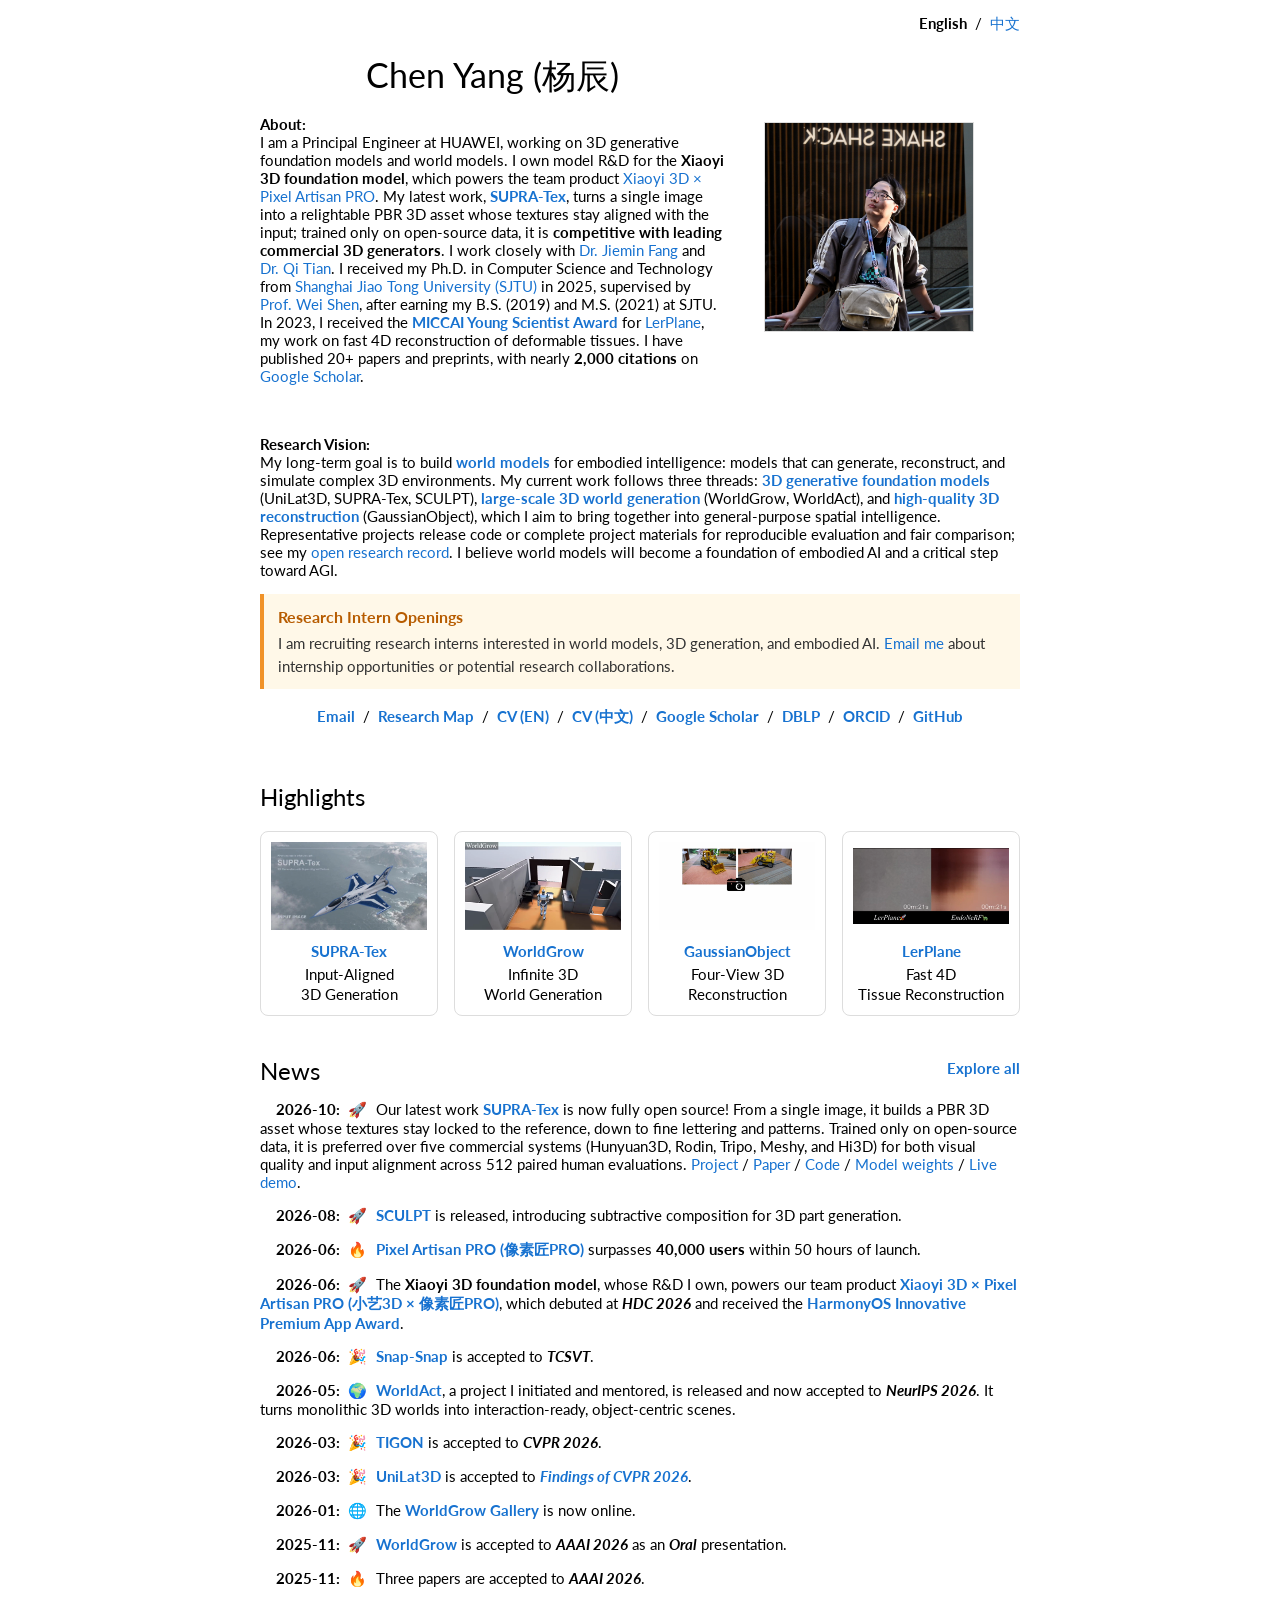
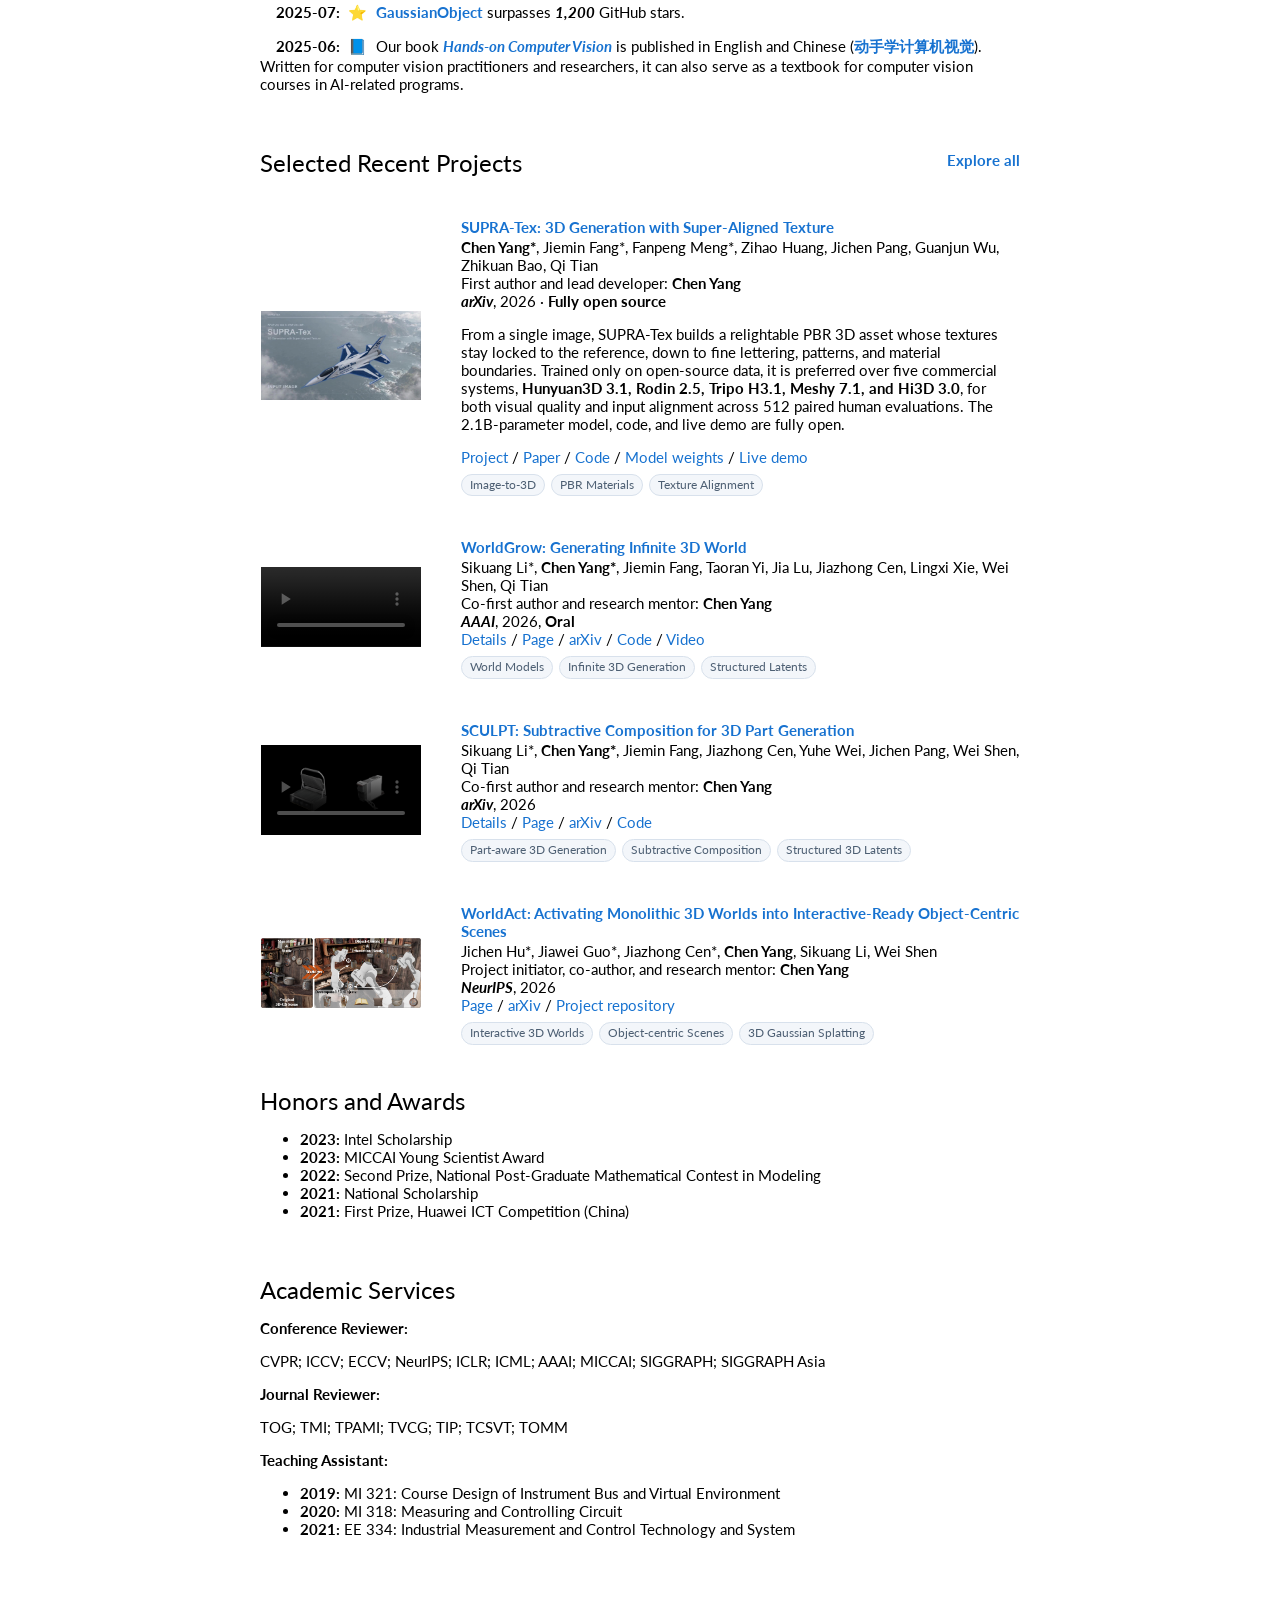
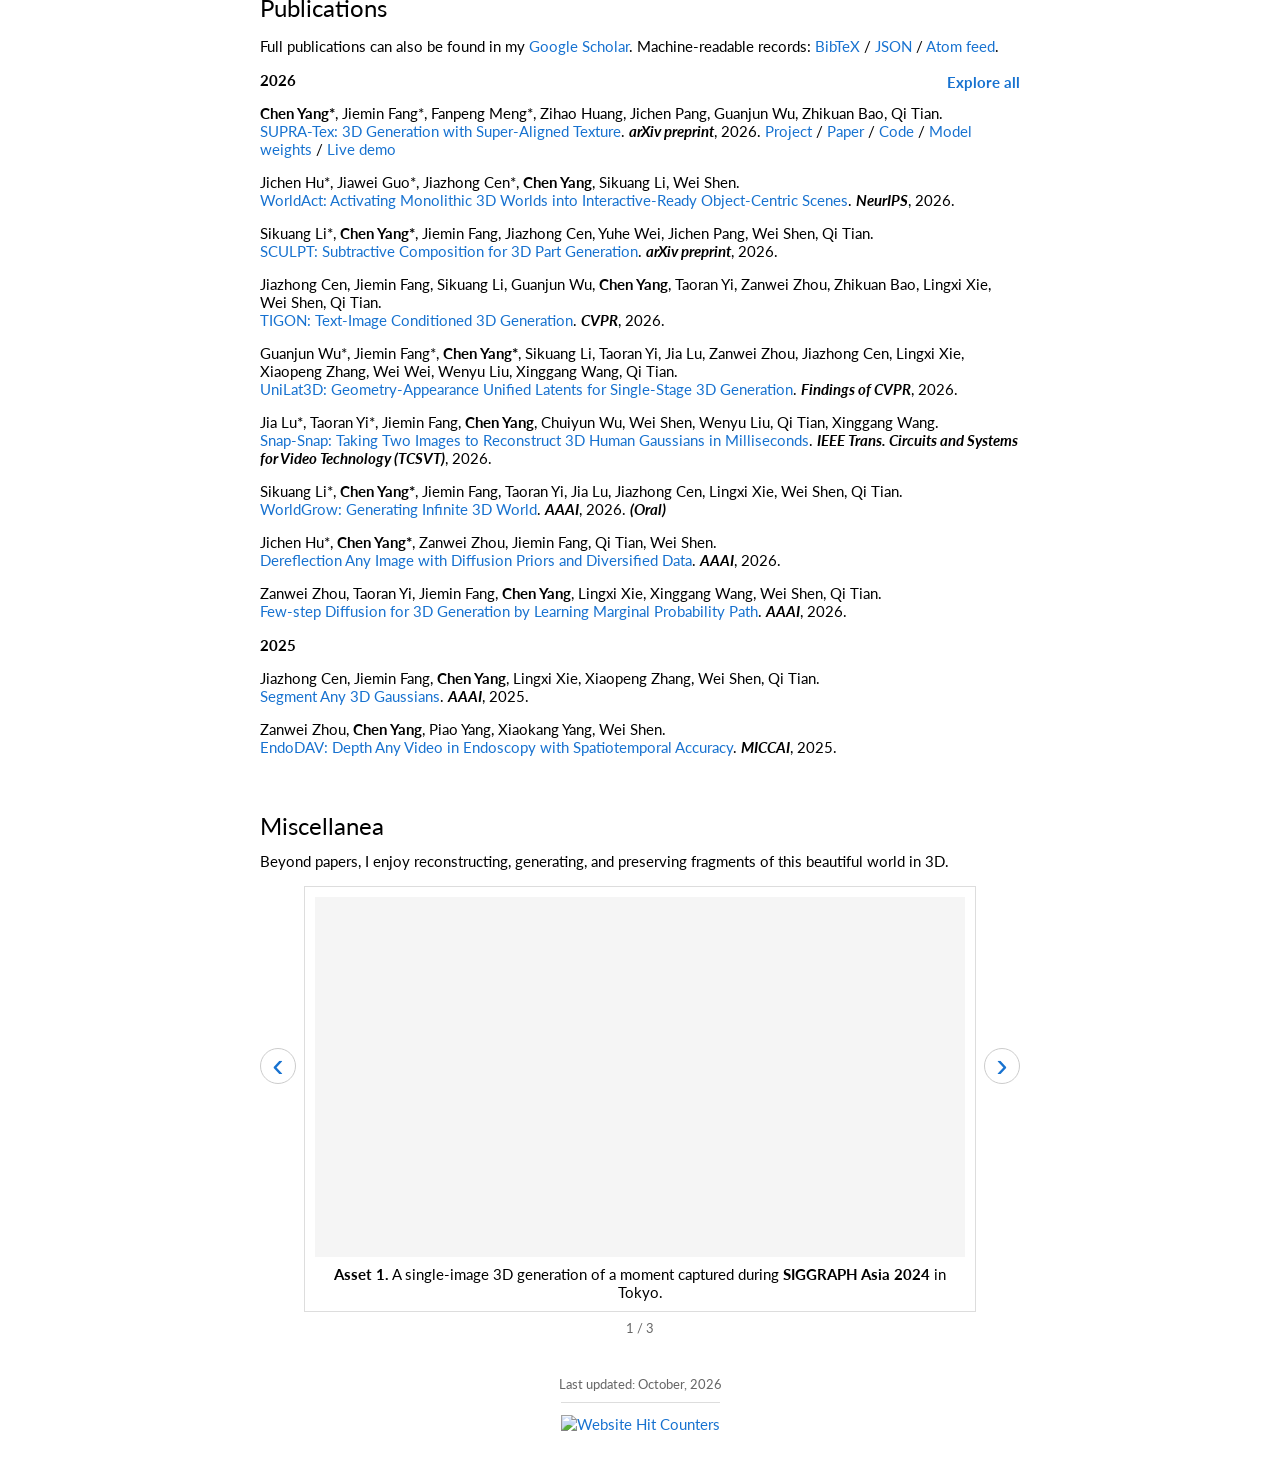
==== commit 608dc14d: "Refresh homepage, add SUPRA-Tex, and update CVs - Rewrite the homepage and research map narrative ar" ====
--- a/index.html
+++ b/index.html
@@ -4,11 +4,11 @@
 <head>
   <meta name="google-site-verification" content="uNRPSY4LpYw8yZ3es5Vl_bHu_fM9fMUrNnI0iaXvXXE"> <!-- Google Search Console -->
   <meta http-equiv="Content-Type" content="text/html; charset=UTF-8">
-  <title>Chen Yang (杨辰) | World Models Researcher &amp; Engineer</title>
+  <title>Chen Yang (杨辰) | 3D Generative Foundation Models &amp; World Models</title>
 
   <meta name="author" content="Chen Yang">
-  <meta name="description" content="Chen Yang (杨辰) is a world models and 3D generation researcher and engineer at HUAWEI, with open-source work in spatial intelligence, 3D reconstruction, and embodied AI.">
-  <meta name="keywords" content="Chen Yang, 杨辰, world models, world model researcher, world model engineer, embodied AI, spatial intelligence, 3D generation, part-aware 3D generation, text-image conditioned 3D generation, 3D reconstruction, foundation models">
+  <meta name="description" content="Chen Yang (杨辰) is a Principal Engineer at HUAWEI who owns model R&amp;D for the Xiaoyi 3D foundation model and researches 3D generative foundation models and world models. Selected work: SUPRA-Tex, UniLat3D, WorldGrow, and GaussianObject.">
+  <meta name="keywords" content="Chen Yang, 杨辰, Xiaoyi 3D, UniLat3D, SUPRA-Tex, model R&D owner, 3D foundation models, world models, world model researcher, embodied AI, spatial intelligence, 3D generation, 3D reconstruction">
   <meta name="robots" content="index, follow, max-image-preview:large">
   <meta name="viewport" content="width=device-width, initial-scale=1">
 
@@ -26,8 +26,8 @@
   <link href="https://fonts.googleapis.com/css2?family=Lato:wght@400;700&amp;display=swap" rel="stylesheet">
 
   <meta property="og:type" content="profile">
-  <meta property="og:title" content="Chen Yang (杨辰) | World Models Researcher &amp; Engineer">
-  <meta property="og:description" content="Open and reproducible research in foundation world models, 3D generation, reconstruction, and spatial intelligence for embodied AI.">
+  <meta property="og:title" content="Chen Yang (杨辰) | 3D Generative Foundation Models &amp; World Models">
+  <meta property="og:description" content="Principal Engineer at HUAWEI; owns model R&amp;D for the Xiaoyi 3D foundation model; researches 3D generative foundation models and world models.">
   <meta property="og:url" content="https://chensjtu.github.io/">
   <meta property="og:image" content="https://chensjtu.github.io/images/chenyangSIGA.jpg">
   <meta property="og:locale" content="en_US">
@@ -35,8 +35,8 @@
   <meta property="profile:first_name" content="Chen">
   <meta property="profile:last_name" content="Yang">
   <meta name="twitter:card" content="summary">
-  <meta name="twitter:title" content="Chen Yang (杨辰) | World Models Researcher &amp; Engineer">
-  <meta name="twitter:description" content="Foundation world models, spatial intelligence, 3D generation, 3D reconstruction, and embodied AI.">
+  <meta name="twitter:title" content="Chen Yang (杨辰) | 3D Generative Foundation Models &amp; World Models">
+  <meta name="twitter:description" content="Principal Engineer at HUAWEI; owns model R&amp;D for the Xiaoyi 3D foundation model; researches 3D generative foundation models and world models.">
   <meta name="twitter:image" content="https://chensjtu.github.io/images/chenyangSIGA.jpg">
 
   <script type="application/ld+json">
@@ -45,15 +45,16 @@
     "@type": "ProfilePage",
     "@id": "https://chensjtu.github.io/#profile",
     "url": "https://chensjtu.github.io/",
-    "name": "Chen Yang (杨辰) | World Models Researcher & Engineer",
-    "description": "Academic and professional profile of Chen Yang, a world models researcher and engineer specializing in foundation world models, spatial intelligence, 3D generation, 3D reconstruction, and embodied AI.",
+    "name": "Chen Yang (杨辰) | 3D Generative Foundation Models & World Models",
+    "description": "Academic profile of Chen Yang, a Principal Engineer at HUAWEI who owns model R&D for the Xiaoyi 3D foundation model and researches 3D generative foundation models and world models.",
     "inLanguage": "en",
-    "dateModified": "2026-08-18",
+    "dateModified": "2026-10-20",
     "hasPart": [
       { "@type": "ScholarlyArticle", "@id": "https://chensjtu.github.io/papers/sculpt.html#article", "url": "https://chensjtu.github.io/papers/sculpt.html" },
       { "@type": "ScholarlyArticle", "@id": "https://chensjtu.github.io/papers/tigon.html#article", "url": "https://chensjtu.github.io/papers/tigon.html" },
       { "@type": "ScholarlyArticle", "@id": "https://chensjtu.github.io/papers/unilat3d.html#article", "url": "https://chensjtu.github.io/papers/unilat3d.html" },
       { "@type": "ScholarlyArticle", "@id": "https://chensjtu.github.io/papers/worldgrow.html#article", "url": "https://chensjtu.github.io/papers/worldgrow.html" },
+      { "@type": "ScholarlyArticle", "@id": "https://sjtu-deepvisionlab.github.io/WorldAct/#paper", "url": "https://sjtu-deepvisionlab.github.io/WorldAct/" },
       { "@type": "ScholarlyArticle", "@id": "https://chensjtu.github.io/papers/gaussianobject.html#article", "url": "https://chensjtu.github.io/papers/gaussianobject.html" }
     ],
     "mainEntity": {
@@ -73,6 +74,12 @@
       "hasOccupation": [
         {
           "@type": "Occupation",
+          "name": "Model R&D Owner, Xiaoyi 3D Foundation Model",
+          "description": "Owns model R&D for the Xiaoyi 3D foundation model, spanning technical direction, roadmap, and core implementation.",
+          "skills": ["3D foundation models", "technical ownership", "model architecture", "research-to-product delivery"]
+        },
+        {
+          "@type": "Occupation",
           "name": "World Models Researcher and Engineer",
           "description": "Research and engineering of foundation world models, infinite 3D worlds, spatial intelligence, and embodied AI.",
           "skills": ["world models", "3D world generation", "spatial intelligence", "embodied AI"]
@@ -90,7 +97,7 @@
         "name": "Ph.D. in Computer Science and Technology",
         "recognizedBy": { "@type": "CollegeOrUniversity", "name": "Shanghai Jiao Tong University" }
       },
-      "description": "World models and 3D generation researcher and engineer with 20+ publications and 1,500+ Google Scholar citations, developing foundation world models, infinite 3D worlds, high-quality 3D reconstruction, and spatial intelligence for embodied AI.",
+      "description": "A Principal Engineer at HUAWEI who owns model R&D for the Xiaoyi 3D foundation model and researches 3D generative foundation models and world models.",
       "worksFor": {
         "@type": "Organization",
         "name": "HUAWEI"
@@ -155,6 +162,31 @@
             "Subtractive Composition",
             "Structured 3D Latents"
           ]
+        },
+        {
+          "@type": "ScholarlyArticle",
+          "@id": "https://sjtu-deepvisionlab.github.io/WorldAct/#paper",
+          "headline": "WorldAct: Activating Monolithic 3D Worlds into Interactive-Ready Object-Centric Scenes",
+          "name": "WorldAct: Activating Monolithic 3D Worlds into Interactive-Ready Object-Centric Scenes",
+          "url": "https://sjtu-deepvisionlab.github.io/WorldAct/",
+          "sameAs": [
+            "https://arxiv.org/abs/2605.15843",
+            "https://github.com/SJTU-DeepVisionLab/WorldAct"
+          ],
+          "identifier": "arXiv:2605.15843",
+          "datePublished": "2026-05-15",
+          "inLanguage": "en",
+          "isAccessibleForFree": true,
+          "author": [
+            { "@type": "Person", "name": "Jichen Hu" },
+            { "@type": "Person", "name": "Jiawei Guo" },
+            { "@type": "Person", "name": "Jiazhong Cen" },
+            { "@type": "Person", "@id": "https://chensjtu.github.io/#person", "name": "Chen Yang" },
+            { "@type": "Person", "name": "Sikuang Li" },
+            { "@type": "Person", "name": "Wei Shen" }
+          ],
+          "creditText": "Jichen Hu, Jiawei Guo, Jiazhong Cen, Chen Yang, Sikuang Li, Wei Shen",
+          "keywords": ["Interactive 3D Worlds", "Object-Centric Scenes", "3D Gaussian Splatting"]
         },
         {
           "@type": "ScholarlyArticle",
@@ -278,12 +310,12 @@
         <!-- Title and About section with image on the right -->
         <tr style="padding:0px">
             <td style="padding:2.5%; width:63%; vertical-align:middle">
-                <h1 style="text-align:center">Chen Yang (杨 辰)</h1>
+                <h1 style="text-align:center">Chen Yang (杨辰)</h1>
                 <p><strong>About:</strong><br>
-                    I am currently a Principal Engineer at HUAWEI, working on research and engineering for <strong>world models and 3D intelligence</strong> in close collaboration with <a href="https://jaminfong.cn/">Dr. Jiemin Fang</a> and <a href="https://www.qitian1987.com/">Dr. Qi Tian</a>.
-                    I received my Ph.D. in Computer Science and Technology from <a href="https://www.sjtu.edu.cn/">Shanghai Jiao Tong University (SJTU)</a> in 2025, supervised by <a href="https://shenwei1231.github.io/">Prof. Wei Shen</a>, and completed my bachelor's degree at SJTU in 2019.
+                    I am a Principal Engineer at HUAWEI, working on 3D generative foundation models and world models. I own model R&amp;D for the <strong>Xiaoyi 3D foundation model</strong>, which powers the team product <a href="https://m.thepaper.cn/newsDetail_forward_33283239">Xiaoyi 3D × Pixel Artisan PRO</a>. My latest work, <strong><a href="https://supra-3d.github.io/supratex/">SUPRA-Tex</a></strong>, turns a single image into a relightable PBR 3D asset whose textures stay aligned with the input; trained only on open-source data, it is <strong>competitive with leading commercial 3D generators</strong>. I work closely with <a href="https://jaminfong.cn/">Dr. Jiemin Fang</a> and <a href="https://www.qitian1987.com/">Dr. Qi Tian</a>.
+                    I received my Ph.D. in Computer Science and Technology from <a href="https://www.sjtu.edu.cn/">Shanghai Jiao Tong University (SJTU)</a> in 2025, supervised by <a href="https://shenwei1231.github.io/">Prof. Wei Shen</a>, after earning my B.S. (2019) and M.S. (2021) at SJTU.
                     In 2023, I received the <strong><a href="https://miccai.org/index.php/about-miccai/awards/best-paper-award-and-young-scientist-award/">MICCAI Young Scientist Award</a></strong> for <a href="https://github.com/Loping151/ForPlane">LerPlane</a>, my work on fast 4D reconstruction of deformable tissues.
-                    I have published 20+ papers at top international AI conferences and journals, with over <strong>1,500 citations</strong> on <a href="https://scholar.google.com/citations?user=StdXTR8AAAAJ&amp;hl">Google Scholar</a>.
+                    I have published 20+ papers and preprints, with nearly <strong>2,000 citations</strong> on <a href="https://scholar.google.com/citations?user=StdXTR8AAAAJ&amp;hl">Google Scholar</a>.
                 </p>
             </td>
 
@@ -297,7 +329,7 @@
         <tr style="padding:0px">
             <td colspan="2" style="padding:0% 2.5% 2.5% 2.5%; width:100%; vertical-align:middle">
                 <p><strong>Research Vision:</strong><br>
-                    My research centers on building <strong><a href="https://world-grow.github.io/">foundation world models</a></strong> for embodied intelligence. I develop scalable models that can generate, reconstruct, and simulate complex 3D environments, with the goal of enabling intelligent agents to understand, imagine, and interact with the physical world. My work spans <strong><a href="https://unilat3d.github.io/">pretrained 3D generative models</a></strong>, <strong><a href="https://gaussianobject.github.io/">high-quality 3D reconstruction</a></strong>, and <strong><a href="https://world-grow.github.io/">infinite world generation</a></strong>, forming a unified path toward general-purpose spatial intelligence. Most representative projects publish code and detailed artifacts to support reproducible evaluation and fair comparison; the evidence is collected in my <a href="research.html#open-research">open research record</a>. I believe world models will become a fundamental infrastructure for embodied AI and a critical step toward AGI.
+                    My long-term goal is to build <strong><a href="https://world-grow.github.io/">world models</a></strong> for embodied intelligence: models that can generate, reconstruct, and simulate complex 3D environments. My current work follows three threads: <strong><a href="https://unilat3d.github.io/">3D generative foundation models</a></strong> (UniLat3D, SUPRA-Tex, SCULPT), <strong><a href="https://world-grow.github.io/">large-scale 3D world generation</a></strong> (WorldGrow, WorldAct), and <strong><a href="https://gaussianobject.github.io/">high-quality 3D reconstruction</a></strong> (GaussianObject), which I aim to bring together into general-purpose spatial intelligence. Representative projects release code or complete project materials for reproducible evaluation and fair comparison; see my <a href="research.html#open-research">open research record</a>. I believe world models will become a foundation of embodied AI and a critical step toward AGI.
                 </p>
                 <aside class="recruitment-callout">
                     <strong class="recruitment-title">Research Intern Openings</strong>
@@ -309,10 +341,10 @@
                     <strong><a href="./research.html">Research Map</a></strong> &nbsp;/&nbsp;
                     <strong><a href="./cv_en.pdf">CV (EN)</a></strong> &nbsp;/&nbsp;
                     <strong><a href="./cv_zh.pdf">CV (中文)</a></strong> &nbsp;/&nbsp;
-                    <strong><a rel="me" href="https://scholar.google.com/citations?user=StdXTR8AAAAJ&amp;hl">Scholar</a></strong> &nbsp;/&nbsp;
+                    <strong><a rel="me" href="https://scholar.google.com/citations?user=StdXTR8AAAAJ&amp;hl">Google Scholar</a></strong> &nbsp;/&nbsp;
                     <strong><a rel="me" href="https://dblp.org/pid/01/2478-23">DBLP</a></strong> &nbsp;/&nbsp;
                     <strong><a rel="me" href="https://orcid.org/0000-0003-4496-7849">ORCID</a></strong> &nbsp;/&nbsp;
-                    <strong><a rel="me" href="https://github.com/chensjtu">Github</a></strong>
+                    <strong><a rel="me" href="https://github.com/chensjtu">GitHub</a></strong>
                 </p>
             </td>
         </tr>
@@ -330,6 +362,16 @@
   </table>
 
   <div class="pill-container">
+    <div class="pill">
+      <a href="https://supra-3d.github.io/supratex/">
+        <video class="thumbnail hover-video" poster="images/highlight-supratex.jpg" autoplay preload="metadata" muted loop playsinline>
+          <source src="videos/highlight-supratex.mp4" type="video/mp4">
+        </video>
+        <span class="paper-title">SUPRA-Tex</span>
+      </a>
+      <p>Input‑Aligned 3D Generation</p>
+    </div>
+
     <div class="pill">
       <a href="https://world-grow.github.io/">
         <video class="thumbnail hover-video" poster="images/highlight-worldgrow.png" autoplay preload="metadata" muted loop playsinline>
@@ -347,18 +389,10 @@
         </video>
         <span class="paper-title">GaussianObject</span>
       </a>
-      <p>Efficient Four-View 3D Reconstruction</p>
+      <p>Four‑View 3D Reconstruction</p>
     </div>
 
-    <div class="pill">
-      <a href="https://jumpat.github.io/SA3D/">
-        <video class="thumbnail hover-video" poster="images/highlight-sa3d.png" autoplay preload="metadata" muted loop playsinline>
-          <source src="videos/highlight-sa3d.mp4" type="video/mp4">
-        </video>
-        <span class="paper-title">SA3D</span>
-      </a>
-      <p>Segment anything in 3D</p>
-    </div>
+
 
     <div class="pill">
       <a href="https://github.com/Loping151/ForPlane">
@@ -367,7 +401,7 @@
         </video>
         <span class="paper-title">LerPlane</span>
       </a>
-      <p>Fast 4D tissue reconstruction</p>
+      <p>Fast 4D Tissue Reconstruction</p>
     </div>
   </div>
 
@@ -377,18 +411,20 @@
         <td style="padding:20px;width:100%;vertical-align:middle">
           <h2 class="section-heading">News</h2>
           <button class="explore-button" type="button" data-target="news">Explore all</button>
-          <p> <span class="news-date"><strong>2026-08:</strong></span> <span class="news-emoji" aria-hidden="true">🚀</span> Our new work <strong><a href="https://sculpt-part.github.io/">SCULPT</a></strong> is released, introducing subtractive composition for 3D part generation. </p>
+          <p id="news-supratex"> <span class="news-date"><strong>2026-10:</strong></span> <span class="news-emoji" aria-hidden="true">🚀</span> Our latest work <strong><a href="https://supra-3d.github.io/supratex/">SUPRA-Tex</a></strong> is now fully open source! From a single image, it builds a PBR 3D asset whose textures stay locked to the reference, down to fine lettering and patterns. Trained only on open-source data, it is preferred over five commercial systems (Hunyuan3D, Rodin, Tripo, Meshy, and Hi3D) for both visual quality and input alignment across 512 paired human evaluations. <a href="https://supra-3d.github.io/supratex/">Project</a> / <a href="https://arxiv.org/abs/2610.22352">Paper</a> / <a href="https://github.com/Supra-3D/supra-tex">Code</a> / <a href="https://huggingface.co/supra3d/supra-tex">Model weights</a> / <a href="https://huggingface.co/spaces/UniLat3D/Supra-Tex">Live demo</a>. </p>
+          <p> <span class="news-date"><strong>2026-08:</strong></span> <span class="news-emoji" aria-hidden="true">🚀</span> <strong><a href="https://sculpt-part.github.io/">SCULPT</a></strong> is released, introducing subtractive composition for 3D part generation. </p>
           <p id="news-pixel-artisan-pro-users"> <span class="news-date"><strong>2026-06:</strong></span> <span class="news-emoji" aria-hidden="true">🔥</span> <strong><a href="https://m.thepaper.cn/newsDetail_forward_33283239">Pixel Artisan PRO (像素匠PRO)</a></strong> surpasses <strong>40,000 users</strong> within 50 hours of launch. </p>
-          <p id="news-xiaoyi3d-pixel-artisan-pro"> <span class="news-date"><strong>2026-06:</strong></span> <span class="news-emoji" aria-hidden="true">🚀</span> <strong><a href="https://m.thepaper.cn/newsDetail_forward_33283239">Xiaoyi 3D × Pixel Artisan PRO (小艺3D × 像素匠PRO)</a></strong> launches, debuts at <strong><em>HDC 2026</em></strong>, and receives a <strong><a href="https://cn.chinadaily.com.cn/a/202606/12/WS6a2bd3bca310942cc49b1865.html">HarmonyOS Innovative Premium App Award</a></strong>. </p>
+          <p id="news-xiaoyi3d-pixel-artisan-pro"> <span class="news-date"><strong>2026-06:</strong></span> <span class="news-emoji" aria-hidden="true">🚀</span> The <strong>Xiaoyi 3D foundation model</strong>, whose R&amp;D I own, powers our team product <strong><a href="https://m.thepaper.cn/newsDetail_forward_33283239">Xiaoyi 3D × Pixel Artisan PRO (小艺3D × 像素匠PRO)</a></strong>, which debuted at <strong><em>HDC 2026</em></strong> and received the <strong><a href="https://cn.chinadaily.com.cn/a/202606/12/WS6a2bd3bca310942cc49b1865.html">HarmonyOS Innovative Premium App Award</a></strong>. </p>
           <p id="news-snap-snap"> <span class="news-date"><strong>2026-06:</strong></span> <span class="news-emoji" aria-hidden="true">🎉</span> <strong><a href="https://hustvl.github.io/Snap-Snap/">Snap-Snap</a></strong> is accepted to <strong><em>TCSVT</em></strong>. </p>
+          <p id="news-worldact"> <span class="news-date"><strong>2026-05:</strong></span> <span class="news-emoji" aria-hidden="true">🌍</span> <strong><a href="https://sjtu-deepvisionlab.github.io/WorldAct/">WorldAct</a></strong>, a project I initiated and mentored, is released and now accepted to <strong><em>NeurIPS 2026</em></strong>. It turns monolithic 3D worlds into interaction-ready, object-centric scenes. </p>
           <p id="news-tigon-cvpr-2026"> <span class="news-date"><strong>2026-03:</strong></span> <span class="news-emoji" aria-hidden="true">🎉</span> <strong><a href="https://jumpat.github.io/tigon-page/">TIGON</a></strong> is accepted to <strong><em>CVPR 2026</em></strong>. </p>
           <p id="news-unilat3d-cvpr-findings-2026"> <span class="news-date"><strong>2026-03:</strong></span> <span class="news-emoji" aria-hidden="true">🎉</span> <strong><a href="https://unilat3d.github.io/">UniLat3D</a></strong> is accepted to <strong><em><a href="https://openaccess.thecvf.com/CVPR2026_findings">Findings of CVPR 2026</a></em></strong>. </p>
           <p id="news-worldgrow-gallery"> <span class="news-date"><strong>2026-01:</strong></span> <span class="news-emoji" aria-hidden="true">🌐</span> The <strong><a href="https://world-grow.github.io/gallery.html">WorldGrow Gallery</a></strong> is now online. </p>
-          <p id="news-worldgrow-aaai-oral"> <span class="news-date"><strong>2025-11:</strong></span> <span class="news-emoji" aria-hidden="true">🚀</span> <strong><a href="https://world-grow.github.io/">WorldGrow</a></strong> is accepted as <strong><em>Oral</em></strong> presentation in <strong><em>AAAI 2026</em></strong>. </p>
-          <p> <span class="news-date"><strong>2025-11:</strong></span> <span class="news-emoji" aria-hidden="true">🔥</span> Three papers accepted to <strong><em>AAAI 2026</em></strong>. </p>
-          <p id="news-gaussianobject-stars"> <span class="news-date"><strong>2025-07:</strong></span> <span class="news-emoji" aria-hidden="true">⭐</span> <strong><a href="https://gaussianobject.github.io/">GaussianObject</a></strong> receives over <strong><em>1200</em></strong> stars. </p>
-          <p> <span class="news-date"><strong>2025-06:</strong></span> <span class="news-emoji" aria-hidden="true">📘</span> <strong><a href="https://hcv.boyuai.com/">动手学计算机视觉</a></strong> and its English version, <strong><em><a href="https://link.springer.com/book/10.1007/978-981-95-4835-4">Hands-on Computer Vision</a></em></strong>, are now available. The book is designed for professionals and researchers interested in computer vision, and can also serve as a textbook for computer vision courses in AI-related programs. </p>
-          <p data-collapsible="news"> <span class="news-date"><strong>2025-02:</strong></span> <span class="news-emoji" aria-hidden="true">⭐</span> <strong><a href="https://gaussianobject.github.io/">GaussianObject</a></strong> receives over <strong><em>1000</em></strong> stars. </p>
+          <p id="news-worldgrow-aaai-oral"> <span class="news-date"><strong>2025-11:</strong></span> <span class="news-emoji" aria-hidden="true">🚀</span> <strong><a href="https://world-grow.github.io/">WorldGrow</a></strong> is accepted to <strong><em>AAAI 2026</em></strong> as an <strong><em>Oral</em></strong> presentation. </p>
+          <p> <span class="news-date"><strong>2025-11:</strong></span> <span class="news-emoji" aria-hidden="true">🔥</span> Three papers are accepted to <strong><em>AAAI 2026</em></strong>. </p>
+          <p id="news-gaussianobject-stars"> <span class="news-date"><strong>2025-07:</strong></span> <span class="news-emoji" aria-hidden="true">⭐</span> <strong><a href="https://gaussianobject.github.io/">GaussianObject</a></strong> surpasses <strong><em>1,200</em></strong> GitHub stars. </p>
+          <p> <span class="news-date"><strong>2025-06:</strong></span> <span class="news-emoji" aria-hidden="true">📘</span> Our book <strong><em><a href="https://link.springer.com/book/10.1007/978-981-95-4835-4">Hands-on Computer Vision</a></em></strong> is published in English and Chinese (<strong><a href="https://hcv.boyuai.com/">动手学计算机视觉</a></strong>). Written for computer vision practitioners and researchers, it can also serve as a textbook for computer vision courses in AI-related programs. </p>
+          <p data-collapsible="news"> <span class="news-date"><strong>2025-02:</strong></span> <span class="news-emoji" aria-hidden="true">⭐</span> <strong><a href="https://gaussianobject.github.io/">GaussianObject</a></strong> surpasses <strong><em>1,000</em></strong> GitHub stars. </p>
           <!-- <p> <span class="news-date"><strong>2024-12:</strong></span> 💪💪💪 <strong><a href="https://jumpat.github.io/SAGA/">SAGA</a></strong> is finally accepted by <strong><em>AAAI 2025</em></strong>. </p> -->
           <p data-collapsible="news"> <span class="news-date"><strong>2024-09:</strong></span> <span class="news-emoji" aria-hidden="true">🎉</span> <strong><a href="https://gaussianobject.github.io/">GaussianObject</a></strong> is accepted by <strong><em>TOG(SIGGRAPH Asia 2024)</em></strong>. </p>
           <p data-collapsible="news"> <span class="news-date"><strong>2024-06:</strong></span> <span class="news-emoji" aria-hidden="true">🎉</span> <strong><a href="https://loping151.github.io/endogslam/">EndoGSLAM</a></strong> is accepted by <strong><em>MICCAI 2024</em></strong>. </p>
@@ -406,6 +442,64 @@
         <td style="padding:20px;width:100%;vertical-align:middle">
           <h2 class="section-heading">Selected Recent Projects</h2>
           <button class="explore-button" type="button" data-target="selected-publications">Explore all</button>
+        </td>
+      </tr>
+
+      <tr id="project-supratex">
+        <td>
+          <div class="floating-card">
+            <div class="video-container">
+              <a href="https://supra-3d.github.io/supratex/">
+              <video autoplay loop muted playsinline preload="metadata" poster="images/highlight-supratex.jpg" aria-label="SUPRA-Tex official promotional video">
+                <source src="videos/highlight-supratex.mp4" type="video/mp4">
+              </video>
+              </a>
+            </div>
+            <div class="paper-info">
+              <a href="https://supra-3d.github.io/supratex/"><span class="paper-title">SUPRA-Tex: 3D Generation with Super-Aligned Texture</span></a>
+              <strong>Chen Yang*</strong>, Jiemin Fang*, Fanpeng Meng*, Zihao Huang, Jichen Pang, Guanjun Wu, Zhikuan Bao, Qi Tian<br>
+              First author and lead developer: <strong>Chen Yang</strong><br>
+              <strong><em>arXiv</em></strong>, 2026 · <strong>Fully open source</strong><br>
+              <p>From a single image, SUPRA-Tex builds a relightable PBR 3D asset whose textures stay locked to the reference, down to fine lettering, patterns, and material boundaries. Trained only on open-source data, it is preferred over five commercial systems, <strong>Hunyuan3D 3.1, Rodin 2.5, Tripo H3.1, Meshy 7.1, and Hi3D 3.0</strong>, for both visual quality and input alignment across 512 paired human evaluations. The 2.1B‑parameter model, code, and live demo are fully open.</p>
+              <a href="https://supra-3d.github.io/supratex/">Project</a> / <a href="https://arxiv.org/abs/2610.22352">Paper</a> / <a href="https://github.com/Supra-3D/supra-tex">Code</a> / <a href="https://huggingface.co/supra3d/supra-tex">Model weights</a> / <a href="https://huggingface.co/spaces/UniLat3D/Supra-Tex">Live demo</a>
+              <ul class="paper-tags" aria-label="Research keywords">
+                <li>Image-to-3D</li>
+                <li>PBR Materials</li>
+                <li>Texture Alignment</li>
+              </ul>
+            </div>
+          </div>
+        </td>
+      </tr>
+
+      <tr>
+        <td>
+          <div class="floating-card">
+            <div class="video-container">
+              <video autoplay loop muted controls preload="metadata">
+                <source src="videos/worldgrow.mp4" type="video/mp4">
+                Your browser does not support the video tag.
+              </video>
+            </div>
+            <div class="paper-info">
+              <a href="papers/worldgrow.html">
+                <span class="paper-title">WorldGrow: Generating Infinite 3D World</span>
+              </a>
+              Sikuang Li*, <strong>Chen Yang*</strong>, Jiemin Fang, Taoran Yi, Jia Lu, Jiazhong Cen, Lingxi Xie, Wei Shen, Qi Tian
+              <br>
+              Co-first author and research mentor: <strong>Chen Yang</strong>
+              <br>
+              <strong><em>AAAI</em></strong>, 2026, <strong>Oral</strong>
+              <br>
+              <a href="papers/worldgrow.html">Details</a> / <a href="https://world-grow.github.io/">Page</a> / <a href="https://arxiv.org/abs/2510.21682">arXiv</a> /
+              <a href="https://github.com/world-grow/WorldGrow">Code</a> / <a href="https://www.youtube.com/watch?v=blVXMwGHQO4">Video</a>
+              <ul class="paper-tags" aria-label="Research keywords">
+                <li>World Models</li>
+                <li>Infinite 3D Generation</li>
+                <li>Structured Latents</li>
+              </ul>
+            </div>
+          </div>
         </td>
       </tr>
 
@@ -424,6 +518,8 @@
               </a>
               Sikuang Li*, <strong>Chen Yang*</strong>, Jiemin Fang, Jiazhong Cen, Yuhe Wei, Jichen Pang, Wei Shen, Qi Tian
               <br>
+              Co-first author and research mentor: <strong>Chen Yang</strong>
+              <br>
               <strong><em>arXiv</em></strong>, 2026
               <br>
               <a href="papers/sculpt.html">Details</a> / <a href="https://sculpt-part.github.io/">Page</a> / <a href="https://arxiv.org/abs/2608.13541">arXiv</a> /
@@ -442,29 +538,31 @@
         <td>
           <div class="floating-card">
             <div class="image-container">
-              <img src="images/tigon-teaser.png" alt="TIGON teaser">
+              <img src="images/worldact-teaser.png" alt="WorldAct object-centric interactive 3D world teaser">
             </div>
             <div class="paper-info">
-              <a href="papers/tigon.html">
-                <span class="paper-title">TIGON: Text-Image Conditioned 3D Generation</span>
+              <a href="https://sjtu-deepvisionlab.github.io/WorldAct/">
+                <span class="paper-title">WorldAct: Activating Monolithic 3D Worlds into Interactive-Ready Object-Centric Scenes</span>
               </a>
-              Jiazhong Cen, Jiemin Fang, Sikuang Li, Guanjun Wu, <strong>Chen Yang</strong>, Taoran Yi, Zanwei Zhou, Zhikuan Bao, Lingxi Xie, Wei Shen, Qi Tian
-              <br>
-              <strong><em>CVPR</em></strong>, 2026
-              <br>
-              <a href="papers/tigon.html">Details</a> / <a href="https://jumpat.github.io/tigon-page/">Page</a> / <a href="https://arxiv.org/abs/2603.21295">arXiv</a> /
-              <a href="https://github.com/Jumpat/TIGON">Code</a> / <a href="https://huggingface.co/collections/jiazhongc/tigon-6913e091c20895d0655238cb">Models</a>
+              Jichen Hu*, Jiawei Guo*, Jiazhong Cen*, <strong>Chen Yang</strong>, Sikuang Li, Wei Shen
+              <br>
+              Project initiator, co-author, and research mentor: <strong>Chen Yang</strong>
+              <br>
+              <strong><em>NeurIPS</em></strong>, 2026
+              <br>
+              <a href="https://sjtu-deepvisionlab.github.io/WorldAct/">Page</a> / <a href="https://arxiv.org/abs/2605.15843">arXiv</a> /
+              <a href="https://github.com/SJTU-DeepVisionLab/WorldAct">Project repository</a>
               <ul class="paper-tags" aria-label="Research keywords">
-                <li>Text-Image Conditioned 3D</li>
-                <li>Multimodal Generation</li>
-                <li>Vision-Language Guidance</li>
+                <li>Interactive 3D Worlds</li>
+                <li>Object-centric Scenes</li>
+                <li>3D Gaussian Splatting</li>
               </ul>
             </div>
           </div>
         </td>
       </tr>
 
-      <tr>
+      <tr data-collapsible="selected-publications">
         <td>
           <div class="floating-card">
             <div class="video-container">
@@ -479,6 +577,8 @@
               </a>
               Guanjun Wu*, Jiemin Fang*, <strong>Chen Yang*</strong>, Sikuang Li, Taoran Yi, Jia Lu, Zanwei Zhou, Jiazhong Cen, Lingxi Xie, Xiaopeng Zhang, Wei Wei, Wenyu Liu, Xinggang Wang, Qi Tian
               <br>
+              Co-first author and mesh decoder lead: <strong>Chen Yang</strong>
+              <br>
               <strong><em>Findings of CVPR</em></strong>, 2026
               <br>
               <a href="papers/unilat3d.html">Details</a> / <a href="https://unilat3d.github.io/">Page</a> / <a href="https://arxiv.org/abs/2509.25079">arXiv</a> /
@@ -487,6 +587,32 @@
                 <li>3D Generation</li>
                 <li>Geometry-Appearance Latents</li>
                 <li>Single-Stage Generation</li>
+              </ul>
+            </div>
+          </div>
+        </td>
+      </tr>
+
+      <tr data-collapsible="selected-publications">
+        <td>
+          <div class="floating-card">
+            <div class="image-container">
+              <img src="images/tigon-teaser.png" alt="TIGON teaser">
+            </div>
+            <div class="paper-info">
+              <a href="papers/tigon.html">
+                <span class="paper-title">TIGON: Text-Image Conditioned 3D Generation</span>
+              </a>
+              Jiazhong Cen, Jiemin Fang, Sikuang Li, Guanjun Wu, <strong>Chen Yang</strong>, Taoran Yi, Zanwei Zhou, Zhikuan Bao, Lingxi Xie, Wei Shen, Qi Tian
+              <br>
+              <strong><em>CVPR</em></strong>, 2026
+              <br>
+              <a href="papers/tigon.html">Details</a> / <a href="https://jumpat.github.io/tigon-page/">Page</a> / <a href="https://arxiv.org/abs/2603.21295">arXiv</a> /
+              <a href="https://github.com/Jumpat/TIGON">Code</a> / <a href="https://huggingface.co/collections/jiazhongc/tigon-6913e091c20895d0655238cb">Models</a>
+              <ul class="paper-tags" aria-label="Research keywords">
+                <li>Text-Image Conditioned 3D</li>
+                <li>Multimodal Generation</li>
+                <li>Vision-Language Guidance</li>
               </ul>
             </div>
           </div>
@@ -512,35 +638,6 @@
               <br>
               <a href="https://hustvl.github.io/Snap-Snap/">Page</a> / <a href="https://arxiv.org/abs/2508.14892v1">arXiv</a> /
               <a href="https://github.com/hustvl/Snap-Snap">Code</a>
-            </div>
-          </div>
-        </td>
-      </tr>
-
-      <tr>
-        <td>
-          <div class="floating-card">
-            <div class="video-container">
-              <video autoplay loop muted controls preload="metadata">
-                <source src="videos/worldgrow.mp4" type="video/mp4">
-                Your browser does not support the video tag.
-              </video>
-            </div>
-            <div class="paper-info">
-              <a href="papers/worldgrow.html">
-                <span class="paper-title">WorldGrow: Generating Infinite 3D World</span>
-              </a>
-              Sikuang Li*, <strong>Chen Yang*</strong>, Jiemin Fang, Taoran Yi, Jia Lu, Jiazhong Cen, Lingxi Xie, Wei Shen, Qi Tian
-              <br>
-              <strong><em>AAAI</em></strong>, 2026, <strong>Oral</strong>
-              <br>
-              <a href="papers/worldgrow.html">Details</a> / <a href="https://world-grow.github.io/">Page</a> / <a href="https://arxiv.org/abs/2510.21682">arXiv</a> /
-              <a href="https://github.com/world-grow/WorldGrow">Code</a> / <a href="https://www.youtube.com/watch?v=blVXMwGHQO4">Video</a>
-              <ul class="paper-tags" aria-label="Research keywords">
-                <li>World Models</li>
-                <li>Infinite 3D Generation</li>
-                <li>Structured Latents</li>
-              </ul>
             </div>
           </div>
         </td>
@@ -608,11 +705,11 @@
             </div>
             <div class="paper-info">
               <a href="https://link.springer.com/chapter/10.1007/978-3-031-43996-4_5">
-                <span class="paper-title">Lerplane: Neural Representations for Fast 4D Reconstruction of Deformable Tissues</span>
+                <span class="paper-title">LerPlane: Neural Representations for Fast 4D Reconstruction of Deformable Tissues</span>
               </a>
               <strong>Chen Yang</strong>, Kailing Wang, Yuehao Wang, Xiaokang Yang, Wei Shen
               <br>
-              <strong><em>MICCAI</em></strong>, 2023, <strong>Oral</strong>, <strong>Young Scientist Award</strong>
+              <strong><em>MICCAI</em></strong>, 2023, <strong>Best Student Paper (Young Scientist Award)</strong>
               <br>
               <a href="https://link.springer.com/chapter/10.1007/978-3-031-43996-4_5">Paper</a> /
               <a href="https://github.com/Loping151/ForPlane">Code</a>
@@ -657,9 +754,9 @@
           <ul>
             <li><strong>2023:</strong> Intel Scholarship</li>
             <li><strong>2023:</strong> MICCAI Young Scientist Award</li>
-            <li><strong>2022:</strong> 2nd Prize of National Post-Graduate Mathematical Contest</li>
+            <li><strong>2022:</strong> Second Prize, National Post-Graduate Mathematical Contest in Modeling</li>
             <li><strong>2021:</strong> National Scholarship</li>
-            <li><strong>2021:</strong> 1st Prize of Huawei Chinese University ICT Competition</li>
+            <li><strong>2021:</strong> First Prize, Huawei ICT Competition (China)</li>
           </ul>
         </td>
       </tr>
@@ -699,9 +796,21 @@
 
           <h3>2026</h3>
           <p>
+            <strong>Chen Yang*</strong>, Jiemin Fang*, Fanpeng Meng*, Zihao Huang, Jichen Pang, Guanjun Wu, Zhikuan Bao, Qi Tian.<br>
+            <a href="https://supra-3d.github.io/supratex/">SUPRA-Tex: 3D Generation with Super-Aligned Texture</a>.
+            <strong><em>arXiv preprint</em></strong>, 2026. <a href="https://supra-3d.github.io/supratex/">Project</a> / <a href="https://arxiv.org/abs/2610.22352">Paper</a> / <a href="https://github.com/Supra-3D/supra-tex">Code</a> / <a href="https://huggingface.co/supra3d/supra-tex">Model weights</a> / <a href="https://huggingface.co/spaces/UniLat3D/Supra-Tex">Live demo</a>
+          </p>
+
+          <p>
+            Jichen Hu*, Jiawei Guo*, Jiazhong Cen*, <strong>Chen Yang</strong>, Sikuang Li, Wei Shen.<br>
+            <a href="https://sjtu-deepvisionlab.github.io/WorldAct/">WorldAct: Activating Monolithic 3D Worlds into Interactive-Ready Object-Centric Scenes</a>.
+            <strong><em>NeurIPS</em></strong>, 2026.
+          </p>
+
+          <p>
             Sikuang Li*, <strong>Chen Yang*</strong>, Jiemin Fang, Jiazhong Cen, Yuhe Wei, Jichen Pang, Wei Shen, Qi Tian.<br>
             <a href="papers/sculpt.html">SCULPT: Subtractive Composition for 3D Part Generation</a>.
-            <strong><em>arXiv</em></strong>, 2026.
+            <strong><em>arXiv preprint</em></strong>, 2026.
           </p>
 
           <p>
@@ -722,7 +831,6 @@
             <strong><em>IEEE Trans. Circuits and Systems for Video Technology (TCSVT)</em></strong>, 2026.
           </p>
 
-          <h3>2025</h3>
           <p>
             Sikuang Li*, <strong>Chen Yang*</strong>, Jiemin Fang, Taoran Yi, Jia Lu, Jiazhong Cen, Lingxi Xie, Wei Shen, Qi Tian.<br>
             <a href="papers/worldgrow.html">WorldGrow: Generating Infinite 3D World</a>.
@@ -740,6 +848,8 @@
             <a href="https://zanue.github.io/mdt-dist/">Few-step Diffusion for 3D Generation by Learning Marginal Probability Path</a>.
             <strong><em>AAAI</em></strong>, 2026.
           </p>
+
+          <h3>2025</h3>
           <p>
             Jiazhong Cen, Jiemin Fang, <strong>Chen Yang</strong>, Lingxi Xie, Xiaopeng Zhang, Wei Shen, Qi Tian.<br>
             <a href="https://arxiv.org/abs/2412.08031">Segment Any 3D Gaussians</a>.
@@ -762,7 +872,7 @@
           <p data-collapsible="publications">
             <strong>Chen Yang*</strong>, Sikuang Li*, Jiemin Fang, Ruofan Liang, Lingxi Xie, Xiaopeng Zhang, Wei Shen, Qi Tian.<br>
             <a href="papers/gaussianobject.html">GaussianObject: High-Quality 3D Object Reconstruction from Four Views with Gaussian Splatting</a>.
-            <strong><em>ACM Trans. Graphics (Siggraph Asia)</em></strong>, 2024.
+            <strong><em>ACM Trans. Graphics (SIGGRAPH Asia)</em></strong>, 2024.
           </p>
 
           <p data-collapsible="publications">
@@ -804,8 +914,8 @@
 
           <p data-collapsible="publications">
             <strong>Chen Yang</strong>, Kailing Wang, Yuehao Wang, Xiaokang Yang, Wei Shen.<br>
-            <a href="https://link.springer.com/chapter/10.1007/978-3-031-43996-4_5">Neural Lerplane Representations for Fast 4D Reconstruction of Deformable Tissues</a>.
-            <strong><em>MICCAI</em></strong>, 2023. <strong><em>(Oral, Young Scientist Award)</em></strong>
+            <a href="https://link.springer.com/chapter/10.1007/978-3-031-43996-4_5">Neural LerPlane Representations for Fast 4D Reconstruction of Deformable Tissues</a>.
+            <strong><em>MICCAI</em></strong>, 2023. <strong><em>(Best Student Paper, Young Scientist Award)</em></strong>
           </p>
 
           <p data-collapsible="publications">
@@ -913,7 +1023,7 @@
   </table>
 
   <footer class="site-footer">
-    <p class="last-updated">Last updated: June, 2026</p>
+    <p class="last-updated">Last updated: October, 2026</p>
     <div class="visit-counter">
       <a href="https://www.easycounter.com/">
         <img src="https://www.easycounter.com/counter.php?chensjtu" alt="Website Hit Counters">
@@ -922,18 +1032,26 @@
   </footer>
 
   <script>
-    document.querySelectorAll('.hover-video').forEach(function (video) {
+    document.querySelectorAll('.hover-video, #project-supratex video').forEach(function (video) {
       var playPreview = function () {
+        video.muted = true;
         var attempt = video.play();
         if (attempt && typeof attempt.catch === 'function') {
           attempt.catch(function () {});
         }
       };
 
+      video.addEventListener('canplay', playPreview);
       if (video.readyState >= 2) {
         playPreview();
-      } else {
-        video.addEventListener('canplay', playPreview, { once: true });
+      }
+      if ('IntersectionObserver' in window) {
+        var previewObserver = new IntersectionObserver(function (entries) {
+          entries.forEach(function (entry) {
+            if (entry.isIntersecting) playPreview();
+          });
+        }, { threshold: 0.1 });
+        previewObserver.observe(video);
       }
     });
 
--- a/global.css
+++ b/global.css
@@ -225,9 +225,9 @@
 
 .pill-container {
     box-sizing: border-box;
-    display: flex;
-    flex-wrap: wrap;
-    justify-content: space-between;
+    display: grid;
+    grid-template-columns: repeat(4, minmax(0, 1fr));
+    gap: 16px;
     margin: 0 auto 20px;
     max-width: 800px;
     padding: 0 20px;
@@ -238,11 +238,13 @@
     border: 1px solid #dddddd;
     box-sizing: border-box;
     cursor: pointer;
-    margin: 8px;
+    margin: 0;
     padding: 10px;
+    min-width: 0;
+    border-radius: 8px;
     text-align: center;
     transition: background-color 0.3s;
-    width: 170px;
+    width: 100%;
 }
 
 .pill:hover {
@@ -251,10 +253,15 @@
 
 .thumbnail {
     display: block;
-    height: 150px;
-    margin-bottom: 8px;
+    height: auto;
+    aspect-ratio: 16 / 9;
+    margin-bottom: 12px;
     object-fit: cover;
-    width: 150px;
+    width: 100%;
+}
+
+.thumbnail[poster="images/highlight-supratex.jpg"] {
+    object-fit: contain;
 }
 
 .hover-video {
@@ -262,7 +269,9 @@
 }
 
 .pill p {
-    margin: 0;
+    margin: 4px 0 0;
+    line-height: 1.35;
+    text-wrap: balance;
 }
 
 .news-date {
@@ -734,21 +743,13 @@
 
     .pill-container {
         box-sizing: border-box;
-        justify-content: flex-start;
+        grid-template-columns: repeat(2, minmax(0, 1fr));
+        gap: 12px;
         margin: 0 auto 16px;
         max-width: 100vw;
         padding: 0 2.5%;
     }
 
-    .pill {
-        margin: 6px;
-        width: 156px;
-    }
-
-    .thumbnail {
-        height: 134px;
-        width: 134px;
-    }
 
     .news-date {
         text-align: left;
